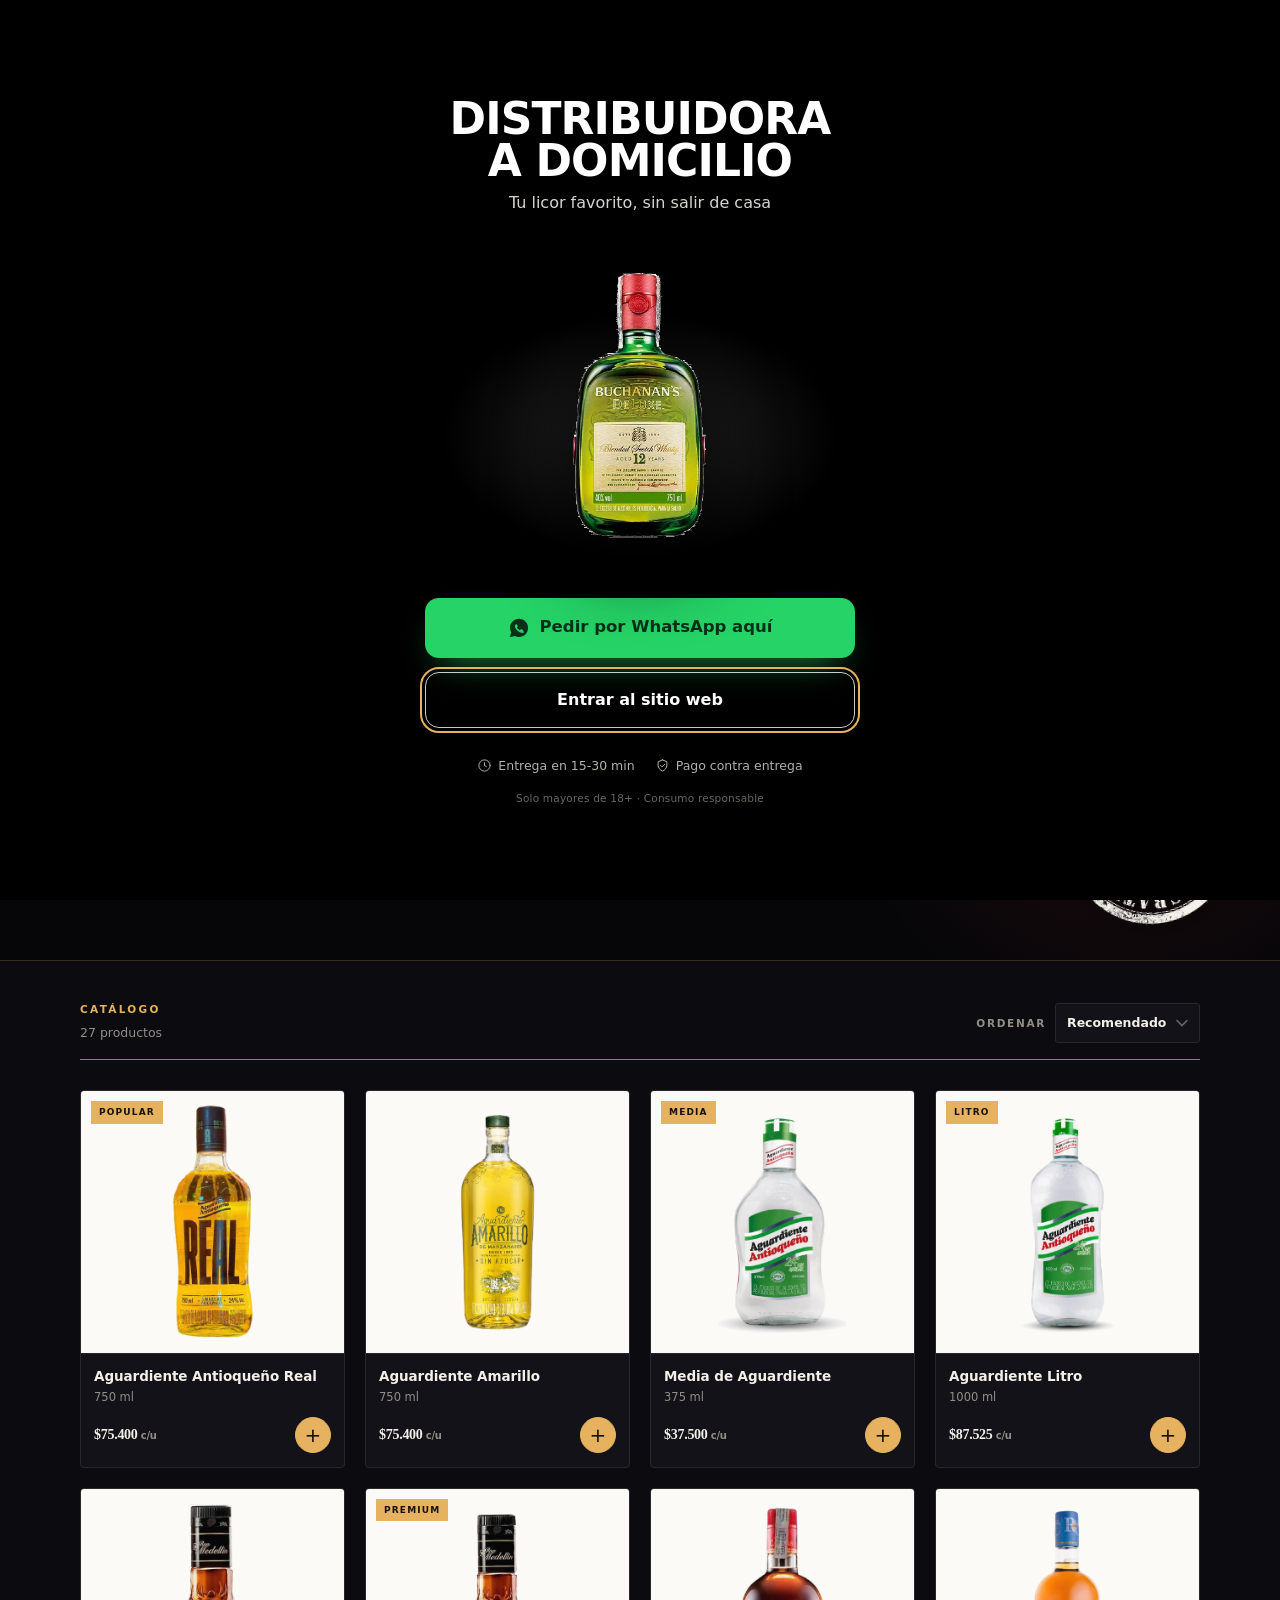
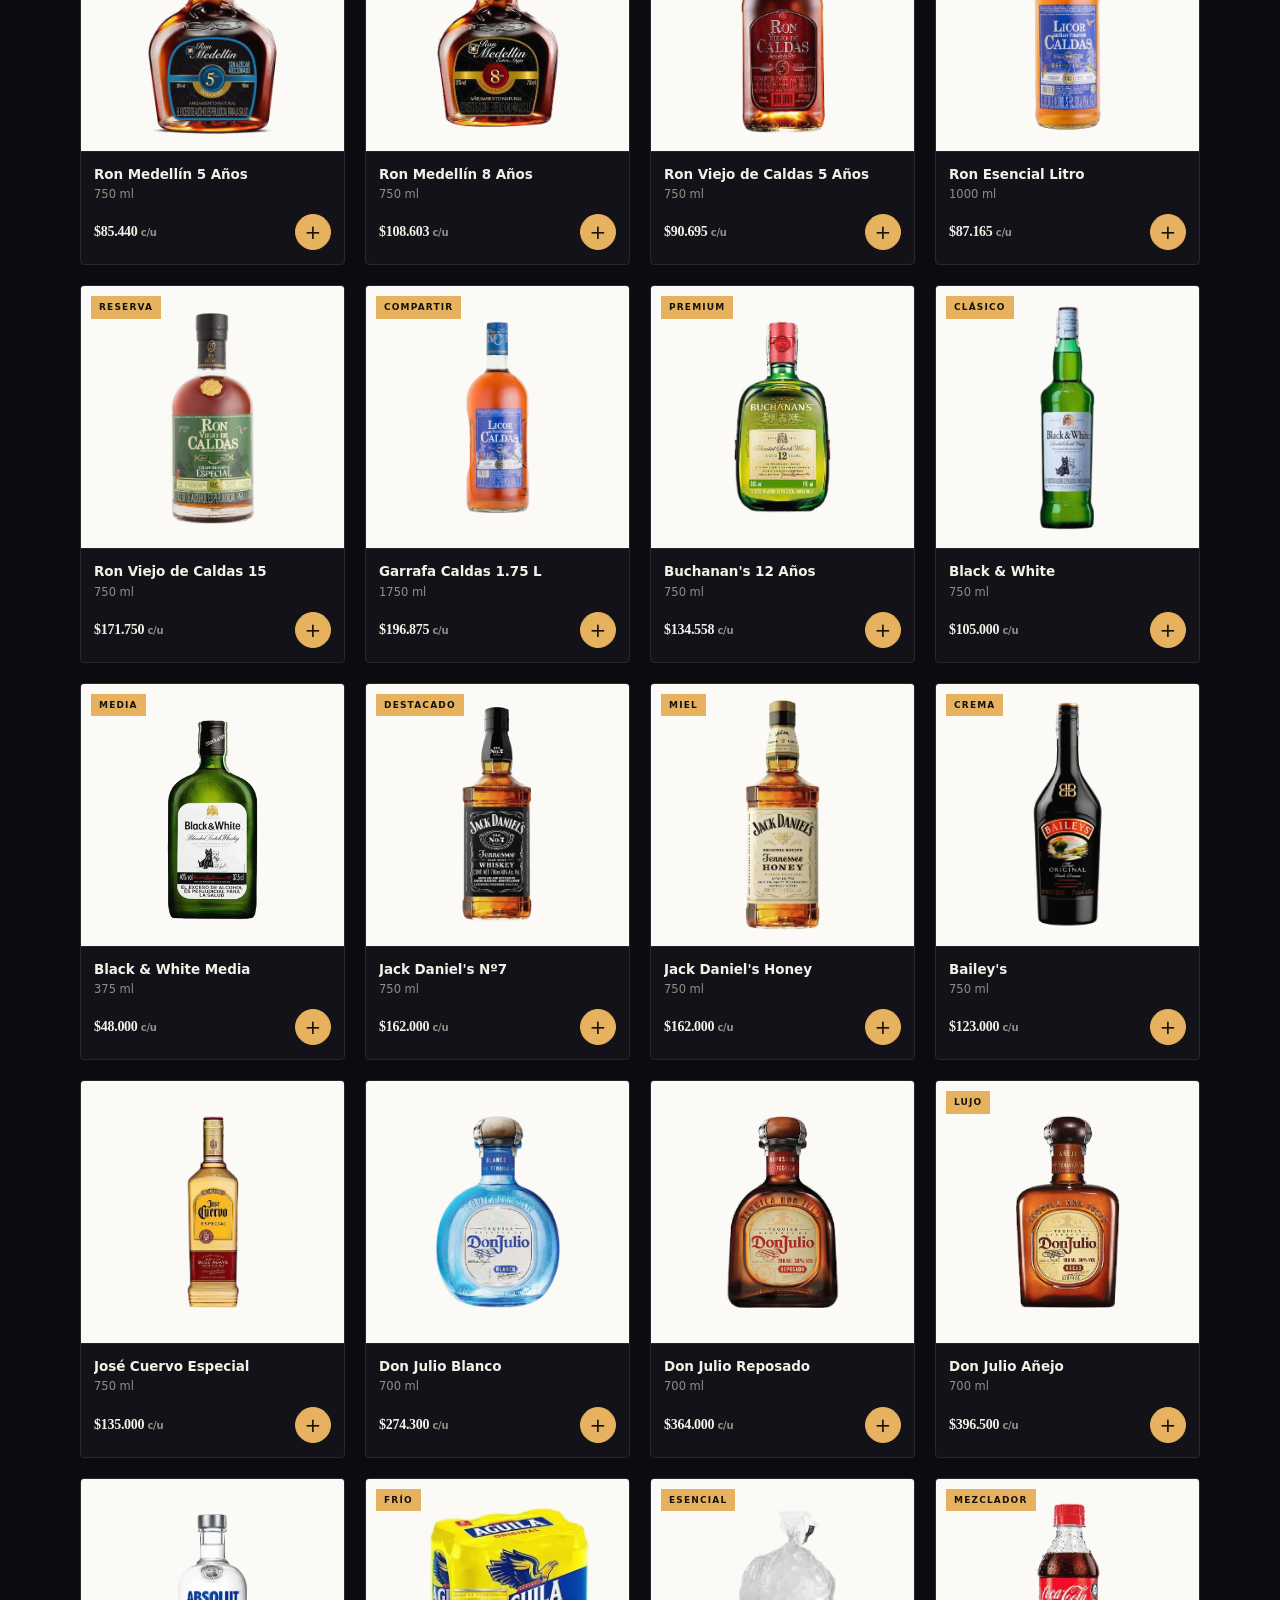
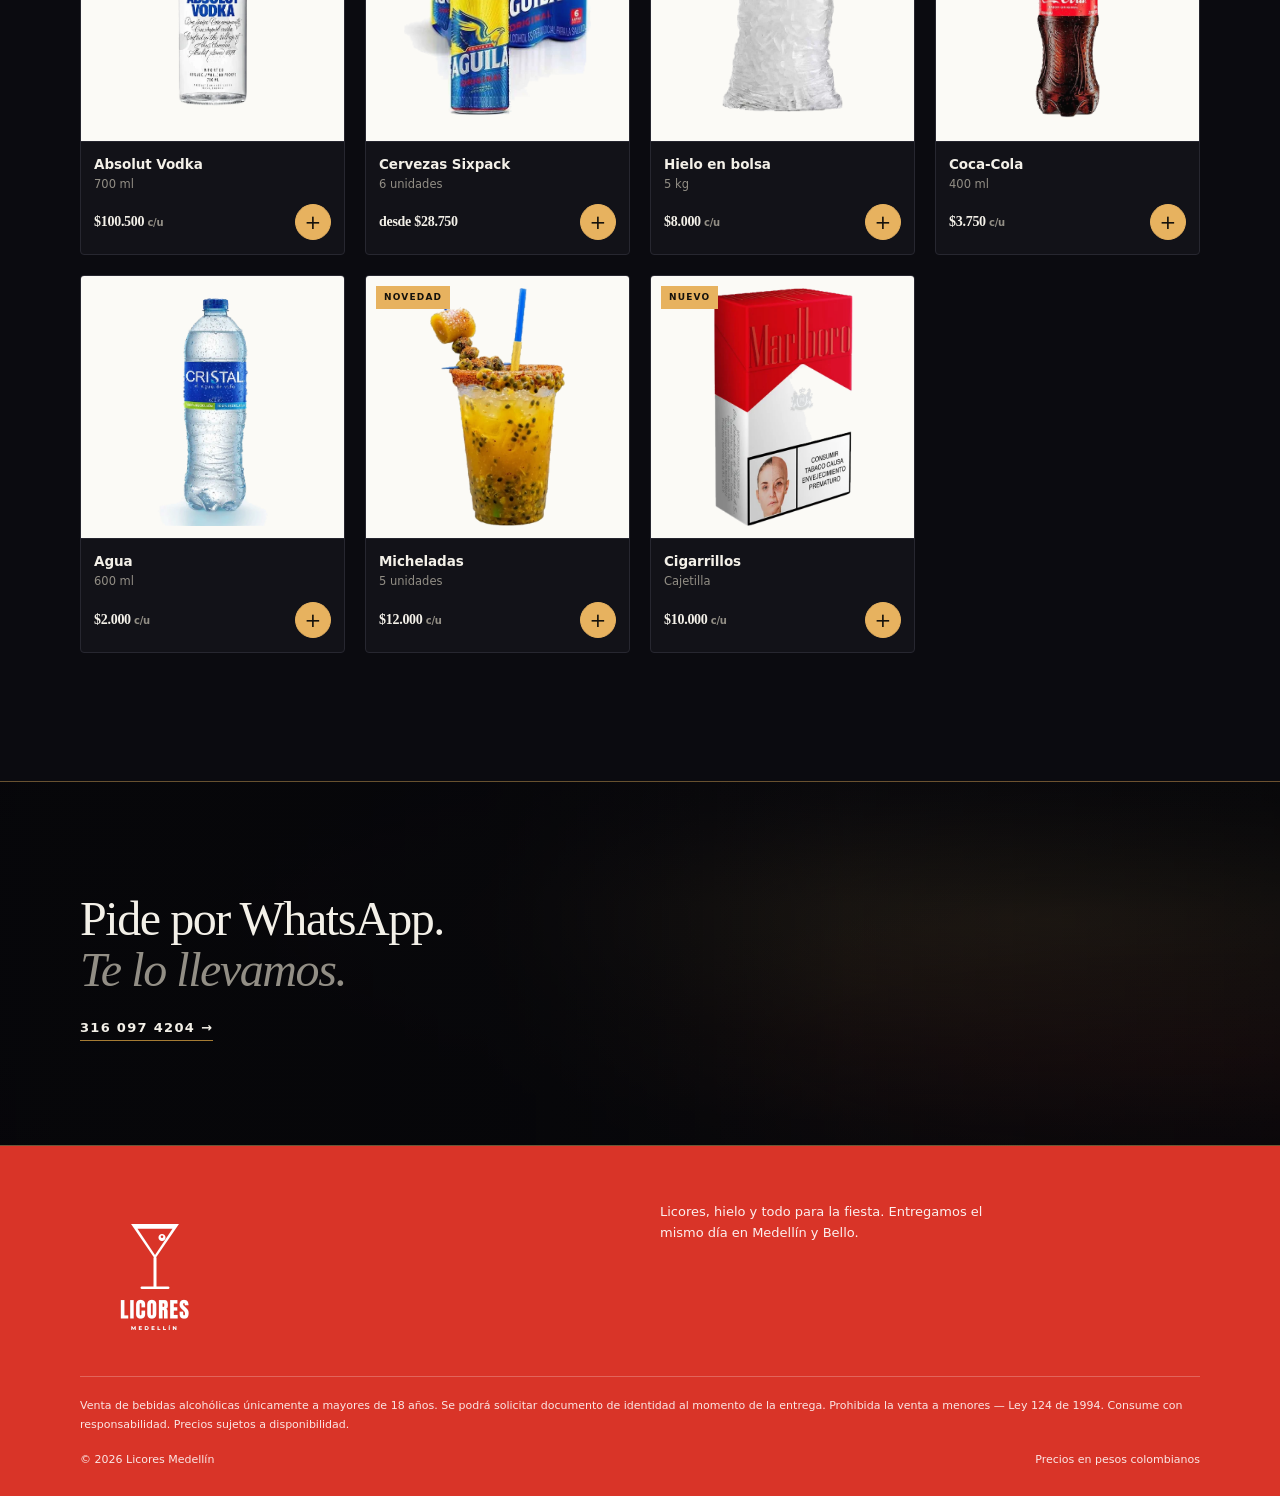
==== index.html @ e540641f "copy(portada): entrega de 15-30 min" ====
<!doctype html>
<html lang="es-CO">
<head>
<meta charset="utf-8">
<meta name="viewport" content="width=device-width, initial-scale=1, viewport-fit=cover">
<meta name="theme-color" content="#0B0B10">
<meta name="color-scheme" content="dark">
<title>Licores Medellín · Domicilio de licor en Medellín y Bello</title>
<meta name="description" content="Aguardiente, whisky, ron, tequila, vodka y cervezas con domicilio en Medellín y Bello. Pide por WhatsApp y paga al recibir. Solo mayores de 18 años.">
<link rel="canonical" href="https://wroso1.github.io/licores-medellin/">
<meta name="robots" content="index,follow">

<meta property="og:type" content="website">
<meta property="og:site_name" content="Licores Medellín">
<meta property="og:title" content="Licores Medellín · Domicilio de licor en Medellín y Bello">
<meta property="og:description" content="Aguardiente, whisky, ron, tequila, vodka y cervezas con domicilio. Pide por WhatsApp y paga al recibir.">
<meta property="og:url" content="https://wroso1.github.io/licores-medellin/">
<meta property="og:image" content="https://wroso1.github.io/licores-medellin/img/guardo-real.png">
<meta property="og:locale" content="es_CO">
<meta name="twitter:card" content="summary_large_image">

<link rel="icon" href="data:image/svg+xml,%3Csvg xmlns='http://www.w3.org/2000/svg' viewBox='0 0 64 64'%3E%3Crect width='64' height='64' rx='14' fill='%230B0B10'/%3E%3Ctext x='32' y='45' font-family='Georgia,serif' font-size='36' font-weight='700' fill='%23E7B25F' text-anchor='middle'%3EL%3C/text%3E%3C/svg%3E">
<link rel="manifest" href="manifest.json">
<link rel="apple-touch-icon" href="img/apple-touch-icon.png">
<meta name="apple-mobile-web-app-capable" content="yes">
<meta name="apple-mobile-web-app-title" content="Licores Medellín">
<meta name="apple-mobile-web-app-status-bar-style" content="black">
<meta name="mobile-web-app-capable" content="yes">
<link rel="preload" as="image" href="img/hero-black-label.webp" type="image/webp">
<link rel="preload" as="image" href="img/buchanans.webp" type="image/webp">
<link rel="stylesheet" href="styles.css?v=6">
</head>
<body>

<a class="skip" href="#catalogo">Saltar al catálogo</a>

<!-- Portada de entrada -->
<div class="intro" id="intro">
  <div class="intro-inner">
    <h2 class="intro-title">Distribuidora<br>a domicilio</h2>
    <p class="intro-sub">Tu licor favorito, sin salir de casa</p>
    <div class="intro-stage">
      <img class="intro-bottle" src="img/buchanans.webp" alt="Whisky Buchanan’s 12 años" width="420" height="620" fetchpriority="high" decoding="async">
    </div>
    <a class="intro-wa" href="https://wa.me/573160974204?text=Hola%2C%20quiero%20hacer%20un%20pedido%20de%20licores." target="_blank" rel="noopener"><svg viewBox="0 0 24 24" width="22" height="22" aria-hidden="true" fill="currentColor"><path d="M12.04 2C6.6 2 2.2 6.4 2.2 11.84c0 1.74.46 3.44 1.32 4.94L2 22l5.36-1.4a9.8 9.8 0 0 0 4.68 1.19h.01c5.43 0 9.84-4.4 9.84-9.84C21.89 6.4 17.47 2 12.04 2Zm5.76 14.05c-.24.68-1.4 1.3-1.93 1.34-.53.05-1.03.24-3.45-.9-2.42-1.14-3.9-3.66-4.02-3.83-.12-.17-.95-1.32-.95-2.5s.6-1.77.82-2.01c.21-.24.46-.3.61-.3l.44.01c.14 0 .33-.05.51.39.19.46.65 1.6.71 1.72.06.12.1.25.02.4-.09.17-.13.27-.26.42l-.35.4c-.12.12-.24.25-.11.48.13.24.58.96 1.24 1.55.85.75 1.56.99 1.79 1.1.23.12.36.1.5-.06.13-.16.57-.66.72-.89.15-.23.3-.19.5-.12.2.08 1.28.6 1.5.71.22.11.37.17.42.26.05.1.05.55-.19 1.23Z"/></svg> <span>Pedir por WhatsApp aquí</span></a>
    <button class="intro-enter" id="introEnter" type="button">Entrar al sitio web</button>
    <ul class="intro-perks">
      <li><svg viewBox="0 0 24 24" aria-hidden="true"><circle cx="12" cy="12" r="9"/><path d="M12 7.5V12l3 1.8"/></svg>Entrega en 15-30 min</li>
      <li><svg viewBox="0 0 24 24" aria-hidden="true"><path d="M12 3l7 3v5.5c0 4.2-2.9 7.6-7 9.5-4.1-1.9-7-5.3-7-9.5V6l7-3Z"/><path d="m9 12 2.2 2.2L15.5 10"/></svg>Pago contra entrega</li>
    </ul>
    <p class="intro-legal">Solo mayores de 18+ · Consumo responsable</p>
  </div>
</div>


<!-- Verificación de edad (Ley 124 de 1994) -->
<div class="gate" id="ageGate" hidden>
  <div class="gate-card" role="dialog" aria-modal="true" aria-labelledby="gateTitle">
    <span class="gate-mark" aria-hidden="true">L</span>
    <h2 class="gate-title" id="gateTitle">¿Tienes 18 años o más?</h2>
    <p class="gate-text">Vendemos bebidas alcohólicas solo a mayores de edad. Al entrar confirmas que tienes 18 años o más y que presentarás documento al recibir el pedido.</p>
    <div class="gate-actions">
      <button class="btn btn-solid" id="gateYes">Sí, soy mayor de edad</button>
      <button class="btn btn-line" id="gateNo">No, soy menor</button>
    </div>
    <p class="gate-legal">Ley 124 de 1994 · Consume con responsabilidad</p>
  </div>
</div>

<!-- cinta en movimiento -->
<div class="ticker" aria-hidden="true">
  <div class="ticker-track" id="tickerTrack">
    <span>Domicilio en Medellín y Bello</span><i>·</i>
    <span>Pagas al recibir</span><i>·</i>
    <span>Solo mayores de 18</span><i>·</i>
    <span>Pedido por WhatsApp en un minuto</span><i>·</i>
  </div>
</div>

<header class="top" id="top">
  <div class="top-inner">
    <a class="brand" href="#top" aria-label="Licores Medellín, inicio">
      <img class="brand-mark" src="logo/marca-copa.png" alt="" width="34" height="34" aria-hidden="true" decoding="async">
      <span class="brand-name">Licores <b>Medellín</b></span>
    </a>

    <nav class="top-nav" aria-label="Principal">
      <a class="nav-link" href="#catalogo">Catálogo</a>
      <button class="nav-link nav-btn" id="searchToggle" aria-label="Buscar productos" aria-expanded="false" aria-controls="searchBar">
        <svg viewBox="0 0 24 24" width="17" height="17" aria-hidden="true" fill="none" stroke="currentColor" stroke-width="1.9" stroke-linecap="round"><circle cx="11" cy="11" r="7"/><path d="m20 20-3.5-3.5"/></svg>
        <span>Buscar</span>
      </button>
      <a class="btn btn-wa btn-sm" id="waHeader" href="https://wa.me/573160974204?text=Hola%2C%20quiero%20hacer%20un%20pedido%20de%20licores." data-wa data-wa-msg="Hola, quiero hacer un pedido de licores.">
        <svg viewBox="0 0 24 24" width="16" height="16" aria-hidden="true" fill="currentColor"><path d="M12.04 2C6.6 2 2.2 6.4 2.2 11.84c0 1.74.46 3.44 1.32 4.94L2 22l5.36-1.4a9.8 9.8 0 0 0 4.68 1.19h.01c5.43 0 9.84-4.4 9.84-9.84C21.89 6.4 17.47 2 12.04 2Zm5.76 14.05c-.24.68-1.4 1.3-1.93 1.34-.53.05-1.03.24-3.45-.9-2.42-1.14-3.9-3.66-4.02-3.83-.12-.17-.95-1.32-.95-2.5s.6-1.77.82-2.01c.21-.24.46-.3.61-.3l.44.01c.14 0 .33-.05.51.39.19.46.65 1.6.71 1.72.06.12.1.25.02.4-.09.17-.13.27-.26.42l-.35.4c-.12.12-.24.25-.11.48.13.24.58.96 1.24 1.55.85.75 1.56.99 1.79 1.1.23.12.36.1.5-.06.13-.16.57-.66.72-.89.15-.23.3-.19.5-.12.2.08 1.28.6 1.5.71.22.11.37.17.42.26.05.1.05.55-.19 1.23Z"/></svg>
        <span>WhatsApp</span>
      </a>
    </nav>
  </div>

  <div class="search-bar" id="searchBar" hidden>
    <div class="search-field">
      <svg viewBox="0 0 24 24" width="18" height="18" aria-hidden="true" fill="none" stroke="currentColor" stroke-width="1.9" stroke-linecap="round"><circle cx="11" cy="11" r="7"/><path d="m20 20-3.5-3.5"/></svg>
      <input id="search" type="search" placeholder="Aguardiente, whisky, ron, hielo…" autocomplete="off" aria-label="Buscar productos">
      <button class="search-clear" id="searchClear" aria-label="Borrar búsqueda" hidden>×</button>
    </div>
  </div>
</header>

<main>
  <section class="hero" aria-labelledby="heroTitle">
    <div class="hero-copy">
      <p class="kicker" data-reveal style="--i:0">Distribuidor a domicilio</p>

      <h1 class="display" id="heroTitle">
        <span class="line"><span>Licores</span></span>
        <span class="line"><span>hielo</span></span>
        <span class="line"><span>y todo para</span></span>
        <span class="line"><span>tus fiestas</span></span>
      </h1>

      <p class="lead" data-reveal style="--i:4">Los mejores productos, en la puerta de tu casa.</p>

      <div class="actions" data-reveal style="--i:5">
        <a class="btn btn-red" href="#catalogo">Ver productos <span aria-hidden="true">→</span></a>
      </div>
    </div>

    <figure class="hero-shot" data-reveal style="--i:2">
      <img src="img/hero-black-label.webp" alt="Whisky Johnnie Walker Black Label de 750 ml" width="333" height="500" fetchpriority="high">
    </figure>

    <img class="estampa" src="img/sello-envio-gratis-blanco.png" alt="Sello de envío gratis"
         width="360" height="329" decoding="async">

    <div class="sello" role="img" aria-label="Sello 100% original">
      <svg viewBox="0 0 120 152" xmlns="http://www.w3.org/2000/svg" aria-hidden="true" focusable="false">
        <g fill="#9E1B23" stroke="#E7B25F" stroke-width="2.4" stroke-linejoin="round">
          <path d="M52 90 36 148 48 141 56 148 62 92Z"/>
          <path d="M68 90 84 148 72 141 64 148 58 92Z"/>
        </g>
        <circle cx="60" cy="58" r="52" fill="#A81C26" stroke="#E7B25F" stroke-width="4"/>
        <circle cx="60" cy="58" r="44" fill="none" stroke="#E7B25F" stroke-opacity=".5" stroke-width="1.4"/>
        <g fill="#F6E7C6">
          <path d="M0-4 1.2-1.2 4-1.2 1.9.5 2.6 3.4 0 1.8-2.6 3.4-1.9.5-4-1.2-1.2-1.2Z" transform="translate(40 32) scale(.9)"/>
          <path d="M0-4 1.2-1.2 4-1.2 1.9.5 2.6 3.4 0 1.8-2.6 3.4-1.9.5-4-1.2-1.2-1.2Z" transform="translate(50 30) scale(1.05)"/>
          <path d="M0-4 1.2-1.2 4-1.2 1.9.5 2.6 3.4 0 1.8-2.6 3.4-1.9.5-4-1.2-1.2-1.2Z" transform="translate(60 29) scale(1.2)"/>
          <path d="M0-4 1.2-1.2 4-1.2 1.9.5 2.6 3.4 0 1.8-2.6 3.4-1.9.5-4-1.2-1.2-1.2Z" transform="translate(70 30) scale(1.05)"/>
          <path d="M0-4 1.2-1.2 4-1.2 1.9.5 2.6 3.4 0 1.8-2.6 3.4-1.9.5-4-1.2-1.2-1.2Z" transform="translate(80 32) scale(.9)"/>
        </g>
        <text x="60" y="70" text-anchor="middle" fill="#F6E7C6" font-family="Georgia,'Times New Roman',serif" font-size="23" font-weight="700" letter-spacing="-.5">100%</text>
        <line x1="40" y1="79" x2="80" y2="79" stroke="#F6E7C6" stroke-opacity=".45" stroke-width="1.2"/>
        <text x="60" y="93" text-anchor="middle" fill="#F6E7C6" font-family="Georgia,'Times New Roman',serif" font-size="11" letter-spacing="1.8">ORIGINAL</text>
      </svg>
    </div>
  </section>

  <section class="shop" id="catalogo" aria-label="Catálogo">
    <header class="shop-head">
      <div>
        <p class="kicker">Catálogo</p>
        <p class="count" id="results">Cargando…</p>
      </div>
      <label class="sort">
        <span>Ordenar</span>
        <select id="sort">
          <option value="default">Recomendado</option>
          <option value="price-asc">Menor precio</option>
          <option value="price-desc">Mayor precio</option>
          <option value="name">Nombre A–Z</option>
        </select>
      </label>
    </header>

    <div class="grid" id="grid"></div>

    <div class="empty" id="empty" hidden>
      <p class="empty-title">No encontramos eso.</p>
      <p class="empty-text">Prueba con otra palabra o pregúntanos: lo conseguimos.</p>
      <a class="btn btn-line" href="https://wa.me/573160974204?text=Hola%2C%20no%20encontr%C3%A9%20un%20producto%20en%20la%20p%C3%A1gina%20y%20quiero%20preguntar." data-wa data-wa-msg="Hola, no encontré un producto en la página y quiero preguntar.">Preguntar por WhatsApp</a>
    </div>
  </section>

  <section class="outro" aria-label="Cierre">
    <div class="outro-inner">
      <p class="outro-line" data-reveal>
        <span>Pide por WhatsApp.</span>
        <span class="outro-soft">Te lo llevamos.</span>
      </p>
      <a class="outro-link" href="https://wa.me/573160974204?text=Hola%2C%20quiero%20hacer%20un%20pedido%20de%20licores." data-wa data-wa-msg="Hola, quiero hacer un pedido de licores." data-reveal style="--i:1">316 097 4204 →</a>
    </div>
  </section>
</main>

<footer class="foot">
  <div class="foot-inner">
    <div class="foot-top">
      <a class="brand brand-foot" href="#top" aria-label="Licores Medellín, inicio">
        <img class="foot-logo" src="logo/logo-blanco.png" alt="Licores Medellín" width="150" height="150" loading="lazy" decoding="async">
      </a>
      <p class="foot-line">Licores, hielo y todo para la fiesta. Entregamos el mismo día en Medellín y Bello.</p>
    </div>
    <p class="legal">Venta de bebidas alcohólicas únicamente a mayores de 18 años. Se podrá solicitar documento de identidad al momento de la entrega. Prohibida la venta a menores — Ley 124 de 1994. Consume con responsabilidad. Precios sujetos a disponibilidad.</p>
    <p class="copyright"><span>© <span id="year">2026</span> Licores Medellín</span><span>Precios en pesos colombianos</span></p>
  </div>
</footer>

<!-- vista rápida del producto -->
<div class="quick-back" id="quickBack" hidden>
  <div class="quick" role="dialog" aria-modal="true" aria-labelledby="quickName">
    <button class="quick-close" id="quickClose" type="button" aria-label="Cerrar">×</button>
    <div class="quick-media" id="quickMedia"></div>
    <div class="quick-body">
      <h2 class="quick-name" id="quickName"></h2>
      <p class="quick-price" id="quickPrice"></p>
      <div class="quick-variants" id="quickVariants" hidden></div>
      <ul class="quick-specs" id="quickSpecs"></ul>
      <p class="quick-qty" id="quickQty" hidden></p>
      <button class="btn btn-wa btn-block" id="quickAdd" type="button">Agregar al pedido</button>
      <p class="quick-note">Pago contraentrega. Llega el mismo día en Medellín y Bello.</p>
    </div>
  </div>
</div>

<!-- invitar a instalar la app -->
<div class="install" id="installBar" hidden>
  <div class="install-inner">
    <div class="install-text">
      <b>Ten la tienda en tu pantalla</b>
      <span id="installNote">Se abre como una app, sin pasar por el navegador.</span>
    </div>
    <button class="btn btn-sm btn-install" id="installYes" type="button">Instalar</button>
    <button class="install-no" id="installNo" type="button" aria-label="Ahora no">×</button>
  </div>
</div>

<!-- barra del pedido -->
<div class="cart-bar" id="cartBar" hidden>
  <button class="cart-bar-inner" id="openCart">
    <span class="cart-bar-count" id="cartBarCount">0</span>
    <span class="cart-bar-text"><small>Tu pedido</small><b id="cartBarTotal">$0</b></span>
    <span class="cart-bar-cta">Ver pedido</span>
  </button>
</div>

<!-- panel del pedido -->
<div class="drawer-back" id="drawerBack" hidden>
  <aside class="drawer" role="dialog" aria-modal="true" aria-labelledby="drawerTitle">
    <header class="drawer-head">
      <h2 id="drawerTitle">Tu pedido</h2>
      <button class="close-btn" id="closeDrawer" aria-label="Cerrar">×</button>
    </header>

    <div class="drawer-body">
      <div id="viewCart">
        <div id="cartItems" class="cart-items"></div>

        <div class="totals">
          <div class="total-row"><span>Subtotal</span><b id="tSubtotal">$0</b></div>
          <div class="total-row total-grand"><span>Total</span><b id="tTotal">$0</b></div>
          <p class="total-note">Valor estimado. Confirmamos disponibilidad y zona por WhatsApp.</p>
        </div>

        <form id="checkout" novalidate>
          <p class="form-hint">Al pulsar el botón se abre WhatsApp con tu pedido escrito. Ahí mismo nos pasas nombre, celular, barrio y dirección.</p>

          <button class="btn btn-wa btn-block" type="submit" id="sendOrder">Enviar pedido por WhatsApp</button>
          <p class="form-legal">No se cobra nada en la página. Pagas al recibir.</p>
        </form>
      </div>

      <div id="viewDone" hidden>
        <div class="done">
          <span class="done-ico" aria-hidden="true">✓</span>
          <h3>Pedido listo</h3>
          <p>Se abrió WhatsApp con tu pedido <b id="doneId"></b>. Si no se abrió, usa el botón de abajo.</p>
          <a class="btn btn-wa btn-block" id="doneWa" href="https://wa.me/573160974204?text=Hola%2C%20quiero%20hacer%20un%20pedido%20de%20licores." target="_blank" rel="noopener">Abrir WhatsApp</a>
          <button class="btn btn-line btn-block" id="copyOrder" type="button">Copiar el pedido</button>
          <button class="btn btn-ghost btn-block" id="newOrder" type="button">Hacer otro pedido</button>
        </div>
      </div>
    </div>
  </aside>
</div>

<div class="toast" id="toast" role="status" aria-live="polite"></div>

<script type="application/ld+json">
{
  "@context": "https://schema.org",
  "@type": "LiquorStore",
  "name": "Licores Medellín",
  "description": "Domicilio de licores en Medellín y Bello: aguardiente, whisky, ron, tequila, vodka, cervezas y hielo.",
  "url": "https://wroso1.github.io/licores-medellin/",
  "image": "https://wroso1.github.io/licores-medellin/img/guardo-real.png",
  "telephone": "+573160974204",
  "priceRange": "$2.000 - $396.500",
  "currenciesAccepted": "COP",
  "paymentAccepted": "Efectivo, Transferencia",
  "address": {
    "@type": "PostalAddress",
    "addressLocality": "Medellín",
    "addressRegion": "Antioquia",
    "addressCountry": "CO"
  },
  "areaServed": ["Medellín", "Bello"]
}
</script>
<script src="data.js?v=5"></script>
<script src="app.js?v=6"></script>
<script src="motion.js?v=5"></script>
</body>
</html>
---- styles.css ----
/* ==========================================================================
   Licores Medellín · editorial oscura con movimiento
   ========================================================================== */

:root {
  --cream:   #0B0B10;
  --paper:   #121218;
  --ink:     #F3F0E8;
  --ink-2:   #C9C5B9;
  --ink-3:   #928E85;
  --line:    #272730;
  --line-2:  #1A1A21;
  --wine:    #E7B25F;
  --wine-2:  #F5D79C;
  --gold:    #A67C34;
  --ok:      #5ACA8F;
  --err:     #FF9C93;
  --on-solid:#15120C;
  --shadow:  0 0 0 rgba(0, 0, 0, 0);

  --serif: "Iowan Old Style", "Palatino Linotype", Palatino, Georgia, "Times New Roman", serif;
  --sans: system-ui, -apple-system, "Segoe UI", Roboto, "Helvetica Neue", Arial, sans-serif;

  --max: 1200px;
  --gut: clamp(16px, 4.5vw, 40px);
  --ease: cubic-bezier(.22, .68, .3, 1);

  color-scheme: dark;
}

*, *::before, *::after { box-sizing: border-box; }
[hidden] { display: none !important; }

html { -webkit-text-size-adjust: 100%; }
@media (prefers-reduced-motion: no-preference) { html { scroll-behavior: smooth; } }

body {
  margin: 0;
  background: var(--cream);
  color: var(--ink);
  font-family: var(--sans);
  font-size: 16px;
  line-height: 1.6;
  -webkit-font-smoothing: antialiased;
  -webkit-tap-highlight-color: transparent;
  overflow-x: hidden;
}

body.has-cart { padding-bottom: 96px; }

h1, h2, h3, h4 {
  font-family: var(--serif);
  font-weight: 600;
  margin: 0;
  line-height: 1.12;
  letter-spacing: -.018em;
  text-wrap: balance;
}
p { margin: 0; text-wrap: pretty; }
a { color: inherit; }
img { max-width: 100%; height: auto; display: block; }
button, input, select, textarea { font: inherit; color: inherit; }

:focus-visible { outline: 2px solid var(--wine); outline-offset: 3px; border-radius: 4px; }
::selection { background: rgba(231, 178, 95, .28); }

.skip {
  position: fixed; top: 8px; left: 8px; z-index: 90;
  transform: translateY(-180%);
  background: var(--wine); color: var(--on-solid);
  padding: 10px 16px; border-radius: 4px; text-decoration: none; font-weight: 700;
  transition: transform .16s var(--ease);
}
.skip:focus { transform: none; }

/* --------------------------------- botones ------------------------------- */
.btn {
  display: inline-flex; align-items: center; justify-content: center; gap: 9px;
  min-height: 48px; padding: 0 24px;
  border: 1px solid transparent; border-radius: 4px;
  font-size: 14.5px; font-weight: 650; letter-spacing: .01em;
  text-decoration: none; cursor: pointer;
  transition: background .18s var(--ease), color .18s var(--ease), border-color .18s var(--ease), transform .18s var(--ease);
}
.btn:active { transform: translateY(1px); }

.btn-solid { background: var(--wine); color: var(--on-solid); border-color: var(--ink); }
.btn-solid:hover { background: var(--wine-2); border-color: var(--wine-2); }

.btn-line { background: transparent; color: var(--ink); border-color: #3A3A46; }
.btn-line:hover { background: var(--wine); color: var(--on-solid); }

.btn-ghost { background: transparent; color: var(--ink-3); border-color: transparent; }
.btn-ghost:hover { color: var(--wine); }

.btn-wa { background: #1FA855; color: #fff; border-color: #1FA855; }
.btn-wa:hover { background: #189247; border-color: #189247; }

.btn-sm { min-height: 38px; padding: 0 14px; font-size: 13px; border-radius: 3px; }
.btn-block { width: 100%; }

/* --------------------------------- cinta --------------------------------- */
.ticker {
  background: #2E2E36;
  color: #FFFFFF;
  border-bottom: 1px solid rgba(255, 255, 255, .08);
  overflow: hidden;
  height: 34px;
  display: flex;
  align-items: center;
}
.ticker-track {
  display: flex;
  align-items: center;
  white-space: nowrap;
  will-change: transform;
  animation: ticker 34s linear infinite;
}
.ticker-track > * { margin-right: 26px; }
.ticker-track span {
  font-size: 10.5px;
  font-weight: 650;
  letter-spacing: .18em;
  text-transform: uppercase;
  opacity: 1;
}
.ticker-track i { color: #FFFFFF; opacity: .4; font-style: normal; }
@keyframes ticker { from { transform: translateX(0); } to { transform: translateX(-50%); } }
@media (prefers-reduced-motion: reduce) { .ticker-track { animation: none; } }

/* -------------------------------- cabecera ------------------------------- */
.top {
  position: sticky;
  top: 0;
  z-index: 40;
  background: rgba(11, 11, 16, .86);
  backdrop-filter: saturate(150%) blur(14px);
  -webkit-backdrop-filter: saturate(150%) blur(14px);
  border-bottom: 1px solid var(--line);
  transition: padding .22s var(--ease), box-shadow .22s var(--ease);
}
.top[data-stuck="true"] { box-shadow: 0 12px 26px -22px rgba(0, 0, 0, .95); }

.top-inner {
  max-width: var(--max); margin: 0 auto;
  padding: 0 var(--gut);
  height: 62px;
  display: flex; align-items: center; justify-content: space-between; gap: 14px;
  transition: height .22s var(--ease);
}
.top[data-stuck="true"] .top-inner { height: 54px; }

.brand { display: inline-flex; align-items: center; gap: 9px; text-decoration: none; }
.brand-mark {
  width: 32px; height: 32px; flex: none;
  display: block; object-fit: contain;
}
.brand-name {
  font-family: var(--serif);
  font-size: 16px; letter-spacing: -.01em;
}
.brand-name b { font-weight: 600; }

.top-nav { display: flex; align-items: center; gap: 4px; }

.nav-link {
  display: inline-flex; align-items: center; gap: 6px;
  padding: 9px 11px;
  border: 0; background: none;
  font-size: 13.5px; font-weight: 600; color: var(--ink-2);
  text-decoration: none; cursor: pointer; border-radius: 3px;
  transition: color .16s var(--ease), background .16s var(--ease);
}
.nav-link:hover { color: var(--wine); background: rgba(243, 240, 232, .06); }
.nav-link[aria-expanded="true"] { color: var(--wine); }

/* buscador */
.search-bar {
  border-top: 1px solid var(--line);
  background: var(--paper);
  animation: drop .2s var(--ease);
}
@keyframes drop { from { opacity: 0; transform: translateY(-5px); } }

.search-field {
  max-width: var(--max); margin: 0 auto;
  padding: 10px var(--gut);
  display: flex; align-items: center; gap: 10px;
  color: var(--ink-3);
}
.search-bar input[type="search"] {
  flex: 1; min-width: 0; padding: 10px 0;
  border: 0; background: none; font-size: 16px; color: var(--ink);
}
.search-bar input[type="search"]::-webkit-search-cancel-button { display: none; }
.search-clear {
  width: 28px; height: 28px; flex: none;
  border: 1px solid var(--line); border-radius: 999px;
  background: var(--cream); color: var(--ink-3);
  font-size: 16px; line-height: 1; cursor: pointer;
}

/* --------------------------------- portada ------------------------------- */
.hero {
  position: relative;
  display: grid; align-items: center;
  gap: clamp(18px, 4vw, 48px);
  min-height: clamp(470px, 72svh, 700px);
  padding: clamp(36px, 7vw, 84px) var(--gut) clamp(40px, 7vw, 88px);
  background: #07070A;
  border-bottom: 1px solid rgba(231, 178, 95, .22);
  overflow: hidden;
  isolation: isolate;
}

/* brasa cálida detrás de la botella, para que no flote en un negro plano */
.hero::before {
  content: "";
  position: absolute; inset: 0; z-index: -1;
  background:
    radial-gradient(46% 62% at 74% 46%, rgba(231, 178, 95, .2), transparent 72%),
    radial-gradient(30% 40% at 88% 78%, rgba(217, 52, 40, .12), transparent 74%),
    linear-gradient(180deg, rgba(5, 5, 8, .5) 0%, rgba(5, 5, 8, 0) 34%, rgba(5, 5, 8, .62) 100%);
}

.hero-copy { width: 100%; max-width: var(--max); margin: 0 auto; position: relative; z-index: 1; }

.hero-shot {
  margin: 0; justify-self: center; align-self: end;
  position: absolute; right: -6vw; bottom: 0; z-index: 0;
  width: min(86vw, 420px);
  pointer-events: none;
}
.hero-shot img {
  width: 100%; height: auto; display: block;
  -webkit-mask-image: radial-gradient(112% 96% at 52% 44%, #000 52%, rgba(0, 0, 0, .6) 74%, transparent 92%);
  mask-image: radial-gradient(112% 96% at 52% 44%, #000 52%, rgba(0, 0, 0, .6) 74%, transparent 92%);
  filter: drop-shadow(0 26px 50px rgba(0, 0, 0, .75)) saturate(108%);
}

/* Sello 100% original: aparece en la esquina del hero a los 11 s */
.sello {
  position: absolute; z-index: 3;
  top: clamp(8px, 2.6vw, 22px); right: clamp(8px, 3.2vw, 34px);
  width: clamp(114px, 31.5vw, 168px);
  pointer-events: none;
  opacity: 0;
  transform: translateY(-8px) scale(.86);
  filter: drop-shadow(0 12px 24px rgba(0, 0, 0, .6));
  transition: opacity .5s ease, transform .5s cubic-bezier(.2, .7, .2, 1);
}
.sello svg { display: block; width: 100%; height: auto; }
.sello.is-in { opacity: 1; transform: none; }
@media (prefers-reduced-motion: reduce) {
  .sello { transform: none; transition: opacity .5s ease; }
}

/* Sello de envío gratis: cae y se estampa al abrir la página */
.estampa {
  position: absolute; z-index: 3;
  right: clamp(10px, 4vw, 40px); bottom: clamp(14px, 4vw, 34px);
  width: clamp(126px, 32vw, 182px);
  pointer-events: none;
  opacity: 0;
  filter: drop-shadow(0 6px 14px rgba(0, 0, 0, .65));
  transform-origin: 50% 55%;
  animation: estampar .78s cubic-bezier(.22, .9, .24, 1) .45s both;
}
.estampa img { display: block; width: 100%; height: auto; }
@keyframes estampar {
  0%   { opacity: 0; transform: translateY(-28px) rotate(-18deg) scale(1.85); }
  38%  { opacity: 1; transform: translateY(0) rotate(-9deg) scale(1.02); }
  47%  { transform: translateY(0) rotate(-9deg) scale(.93); }
  60%  { transform: translateY(0) rotate(-9deg) scale(1.03); }
  72%, 100% { opacity: 1; transform: translateY(0) rotate(-9deg) scale(1); }
}
@media (prefers-reduced-motion: reduce) {
  .estampa { animation: none; opacity: 1; transform: rotate(-9deg); }
}

@media (min-width: 880px) {
  .hero { grid-template-columns: minmax(0, 1.02fr) minmax(0, .98fr); max-width: none; }
  .hero-copy { max-width: 620px; justify-self: end; padding-left: 0; }
  .hero-shot {
    position: static; right: auto; bottom: auto;
    width: min(38vw, 460px); align-self: center; justify-self: start;
    z-index: 0;
  }
}

.kicker {
  font-size: 10.5px; font-weight: 750;
  letter-spacing: .22em; text-transform: uppercase;
  color: var(--wine);
  margin-bottom: 16px;
}

.display {
  font-family: var(--sans);
  font-weight: 800;
  text-transform: uppercase;
  max-width: 16ch;
  font-size: clamp(2.35rem, 8.4vw, 4.7rem);
  line-height: .94;
  letter-spacing: -.028em;
  margin-bottom: 18px;
}
.display .line { display: block; overflow: hidden; }
.display .line > span,
.display .line > em {
  display: block;
  transform: translateY(105%);
  transition: transform .82s var(--ease);
}
.display em { font-style: italic; color: var(--wine); }
body.ready .display .line > span,
body.ready .display .line > em { transform: none; }
body.ready .display .line:nth-child(1) > * { transition-delay: .05s; }
body.ready .display .line:nth-child(2) > * { transition-delay: .13s; }
body.ready .display .line:nth-child(3) > * { transition-delay: .21s; }
body.ready .display .line:nth-child(4) > * { transition-delay: .29s; }

.lead {
  max-width: 34ch;
  font-size: clamp(15px, 1.8vw, 17.5px);
  line-height: 1.6;
  color: rgba(255, 255, 255, .82);
}

.actions { display: flex; flex-wrap: wrap; gap: 10px; margin-top: 28px; }

.btn-red {
  background: #D93428; color: #fff; border-color: #D93428;
  text-transform: uppercase; letter-spacing: .1em;
  font-size: 13px; font-weight: 750;
  padding: 0 26px;
}
.btn-red:hover { background: #C02C21; border-color: #C02C21; }

@media (max-width: 700px) {
  .hero {
    display: flex; flex-direction: column; justify-content: center;
    min-height: clamp(440px, 68svh, 580px);
    padding: clamp(18px, 4vw, 28px) var(--gut) clamp(22px, 4.5vw, 36px);
  }
  .hero-copy { align-self: stretch; }
  /* velo sobre la botella, solo del lado del texto, para poder subirlo al centro */
  .hero-shot::after {
    content: ""; position: absolute; inset: 0; pointer-events: none;
    background:
      linear-gradient(100deg, rgba(6, 6, 9, .9) 0%, rgba(6, 6, 9, .74) 34%,
                              rgba(6, 6, 9, .28) 62%, rgba(6, 6, 9, 0) 84%);
  }
  /* en el móvil la botella se asoma por detrás del texto, como en la referencia */
  .hero-shot {
    position: absolute; inset: 0; z-index: 0; opacity: 1;
    width: 100%;
  }
  /* la foto llena la banda entera: se cortan las franjas negras de arriba y abajo */
  .hero-shot img {
    width: 100%; height: 100%;
    object-fit: cover;
    object-position: 50% 42%;
    -webkit-mask-image: none; mask-image: none;
    filter: saturate(108%);
  }
  .hero::before {
    background:
      radial-gradient(52% 46% at 72% 26%, rgba(231, 178, 95, .22), transparent 70%),
      linear-gradient(180deg, rgba(6, 6, 9, .28) 0%, rgba(6, 6, 9, .72) 42%, rgba(6, 6, 9, .96) 100%);
  }
}

/* --------------------------------- catálogo ------------------------------ */
.shop {
  max-width: var(--max); margin: 0 auto;
  padding: clamp(20px, 4vw, 40px) var(--gut) clamp(40px, 7vw, 80px);
  scroll-margin-top: 70px;
}

.shop-head {
  display: flex; align-items: flex-end; justify-content: space-between;
  flex-wrap: wrap; gap: 16px;
  padding-bottom: 16px;
  border-bottom: 1px solid var(--gold);
  margin-bottom: clamp(20px, 3vw, 30px);
}
.shop-head .kicker { margin-bottom: 6px; }
.count { margin-top: 2px; font-size: 12.5px; color: var(--ink-3); font-variant-numeric: tabular-nums; }

.sort {
  display: inline-flex; align-items: center; gap: 9px;
  font-size: 10.5px; font-weight: 750; letter-spacing: .16em; text-transform: uppercase;
  color: var(--ink-3); white-space: nowrap;
}
.sort select {
  appearance: none; -webkit-appearance: none;
  padding: 9px 32px 9px 11px;
  border: 1px solid var(--line);
  border-radius: 3px;
  background: var(--paper)
    url("data:image/svg+xml,%3Csvg xmlns='http://www.w3.org/2000/svg' width='12' height='8' viewBox='0 0 12 8'%3E%3Cpath d='M1 1.5 6 6.5l5-5' fill='none' stroke='%236E6657' stroke-width='1.6' stroke-linecap='round'/%3E%3C/svg%3E")
    no-repeat right 11px center;
  color: var(--ink);
  font-size: 12.5px; font-weight: 600; letter-spacing: 0; text-transform: none;
  cursor: pointer;
}
.sort select:hover { border-color: var(--ink-3); }

/* rejilla */
.grid {
  display: grid;
  grid-template-columns: repeat(2, minmax(0, 1fr));
  gap: clamp(10px, 1.8vw, 20px);
}
@media (min-width: 700px) { .grid { grid-template-columns: repeat(3, 1fr); } }
@media (min-width: 1040px) { .grid { grid-template-columns: repeat(4, 1fr); } }

.card {
  display: flex; flex-direction: column;
  background: var(--paper);
  border: 1px solid var(--line);
  border-radius: 4px;
  overflow: hidden;
  transition: border-color .22s var(--ease), transform .22s var(--ease), box-shadow .22s var(--ease);
}
@media (hover: hover) {
  .card:hover {
    border-color: var(--ink);
    transform: translateY(-3px);
    box-shadow: 0 26px 46px -34px #000, 0 0 0 1px rgba(231, 178, 95, .35);
  }
  .card:hover .card-media img { transform: scale(1.045); }
}

.card-media {
  position: relative;
  aspect-ratio: 1 / 1;
  padding: 12px;
  background: #FBFAF6;
  border-bottom: 1px solid #24242E;
  overflow: hidden;
}
.card-media img {
  width: 100%; height: 100%;
  object-fit: contain;
  transition: transform .5s var(--ease);
}
.card-media img.swap { animation: photo-swap .45s var(--ease); }
@keyframes photo-swap { from { opacity: .3; } to { opacity: 1; } }
@media (prefers-reduced-motion: reduce) { .card-media img.swap { animation: none; } }

.tag {
  position: absolute; top: 10px; left: 10px; z-index: 2;
  padding: 4px 8px;
  background: var(--wine); color: var(--on-solid);
  font-size: 9px; font-weight: 800; letter-spacing: .13em; text-transform: uppercase;
}

.ph {
  position: absolute; inset: 12px;
  display: grid; place-items: center;
  background: linear-gradient(160deg, #FBF7EE, #EFE8D9);
  border: 1px solid #E6DECB;
}
.ph-initial {
  font-family: var(--serif);
  font-size: clamp(30px, 6vw, 44px);
  color: rgba(20, 18, 15, .22);
}

.card-body { display: flex; flex-direction: column; gap: 2px; flex: 1; padding: 13px 13px 14px; }

.card-name {
  font-family: var(--sans);
  font-size: 13.5px; font-weight: 650; line-height: 1.34; letter-spacing: -.005em;
  display: -webkit-box; -webkit-line-clamp: 2; -webkit-box-orient: vertical; overflow: hidden;
}
.card-size { font-size: 11.5px; color: var(--ink-3); margin-bottom: 9px; }

.card-foot {
  display: flex; align-items: center; justify-content: space-between;
  flex-wrap: wrap; gap: 6px;
  margin-top: auto;
}

.price {
  font-size: 14px; font-weight: 700; letter-spacing: -.02em;
  font-variant-numeric: tabular-nums;
  font-family: var(--serif);
}
.price small { font-family: var(--sans); font-size: 10px; font-weight: 600; color: var(--ink-3); }
.ask { font-size: 11.5px; font-weight: 700; color: var(--wine); }

.add {
  width: 36px; height: 36px; flex: none;
  display: grid; place-items: center;
  border: 1px solid var(--wine); border-radius: 50%;
  background: var(--wine); color: var(--on-solid);
  font-size: 20px; line-height: 1; cursor: pointer;
  transition: background .2s var(--ease), transform .2s var(--ease), color .2s var(--ease);
}
.add:hover { background: var(--wine-2); border-color: var(--wine-2); }
.add:active { transform: scale(.9); }

.stepper {
  display: inline-flex; align-items: center; gap: 1px;
  padding: 2px;
  border: 1px solid var(--line);
  border-radius: 999px;
  background: var(--cream);
}
.stepper button {
  width: 28px; height: 28px;
  display: grid; place-items: center;
  border: 0; border-radius: 50%;
  background: transparent; color: var(--ink);
  font-size: 15px; line-height: 1; cursor: pointer;
  transition: background .18s var(--ease);
}
.stepper button:hover { background: var(--paper); }
.qty {
  min-width: 19px; text-align: center;
  font-size: 12.5px; font-weight: 700; font-variant-numeric: tabular-nums;
}

.empty {
  padding: clamp(40px, 8vw, 76px) 20px;
  text-align: center;
  border: 1px dashed var(--line);
  background: var(--paper);
}
.empty-title { font-family: var(--serif); font-size: 1.4rem; margin-bottom: 6px; }
.empty-text { font-size: 14px; color: var(--ink-3); margin-bottom: 20px; }

/* --------------------------------- cierre -------------------------------- */
.outro {
  position: relative;
  margin-top: clamp(20px, 4vw, 48px);
  padding: clamp(56px, 9vw, 112px) 0 clamp(56px, 9vw, 104px);
  border-top: 1px solid rgba(231, 178, 95, .42);
  border-bottom: 1px solid rgba(231, 178, 95, .42);
  background:
    radial-gradient(120% 90% at 82% 38%, rgba(231, 178, 95, .20) 0%, rgba(231, 178, 95, .05) 40%, transparent 64%),
    radial-gradient(90% 70% at 96% 74%, rgba(217, 52, 40, .13) 0%, transparent 62%),
    linear-gradient(160deg, #14111A 0%, #0A0A0C 58%, #0A0A0C 100%);
  isolation: isolate;
}

/* el velo deja respirar la copa a la derecha y hunde el texto a la izquierda */
.outro::before {
  content: "";
  position: absolute; inset: 0; z-index: -1;
  background:
    linear-gradient(90deg, rgba(6, 6, 9, .96) 0%, rgba(6, 6, 9, .9) 38%,
                            rgba(6, 6, 9, .52) 66%, rgba(6, 6, 9, .66) 100%),
    linear-gradient(180deg, rgba(6, 6, 9, .45), rgba(6, 6, 9, 0) 34%);
}

.outro-inner {
  max-width: var(--max); margin: 0 auto;
  padding: 0 var(--gut);
}
.outro-line {
  text-align: left;
  font-family: var(--serif);
  font-size: clamp(1.6rem, 5.2vw, 3rem);
  line-height: 1.06;
  letter-spacing: -.03em;
}
.outro-line span { display: block; }
.outro-soft { color: var(--ink-3); font-style: italic; }
.outro-link {
  display: inline-block;
  margin-top: 22px;
  font-size: 13px; font-weight: 700;
  letter-spacing: .1em; text-transform: uppercase;
  text-decoration: none;
  border-bottom: 1px solid var(--gold);
  padding-bottom: 2px;
  transition: color .2s var(--ease), border-color .2s var(--ease);
}
.outro-link:hover { color: var(--wine); border-color: var(--wine); }

@media (max-width: 640px) {
  .outro { background-position: 72% 46%; }
  .outro::before {
    background:
      linear-gradient(90deg, rgba(6, 6, 9, .97) 0%, rgba(6, 6, 9, .9) 62%, rgba(6, 6, 9, .74) 100%);
  }
}

/* ---------------------------------- pie ---------------------------------- */
.foot { background: #D93428; color: #fff; }
.foot-inner {
  max-width: var(--max); margin: 0 auto;
  padding: clamp(30px, 5vw, 56px) var(--gut) 28px;
}
.foot-top {
  display: grid; gap: 14px;
  padding-bottom: 24px;
  border-bottom: 1px solid rgba(255, 255, 255, .24);
}
@media (min-width: 720px) { .foot-top { grid-template-columns: 1fr 1fr; align-items: start; gap: 40px; } }

.foot-logo { display: block; width: min(150px, 44vw); height: auto; }
.foot-line { font-size: 13px; color: rgba(255, 255, 255, .92); max-width: 40ch; }

.legal {
  margin-top: 20px;
  font-size: 11px; line-height: 1.7;
  color: rgba(255, 255, 255, .88);
}
.copyright {
  margin-top: 16px;
  display: flex; justify-content: space-between; gap: 14px; flex-wrap: wrap;
  font-size: 11px; color: rgba(255, 255, 255, .88);
}

/* ---------------------------- vista rápida ------------------------------ */
.quick-back {
  position: fixed; inset: 0; z-index: 70;
  display: flex; align-items: flex-end; justify-content: center;
  background: rgba(5, 5, 8, .74);
  backdrop-filter: blur(3px);
}
.quick {
  position: relative;
  width: 100%; max-width: 460px; max-height: 92svh;
  overflow-y: auto; overscroll-behavior: contain;
  background: var(--paper);
  border: 1px solid var(--line);
  border-radius: 12px 12px 0 0;
  padding-bottom: max(18px, env(safe-area-inset-bottom));
  animation: quick-in .32s var(--ease);
}
@keyframes quick-in { from { transform: translateY(22px); opacity: 0; } to { transform: none; opacity: 1; } }
.quick-back.is-out { animation: quick-back-out .25s var(--ease) forwards; }
.quick-back.is-out .quick { animation: quick-out .25s var(--ease) forwards; }
@keyframes quick-out { to { transform: translateY(100%); } }
@keyframes quick-back-out { to { opacity: 0; } }
@media (prefers-reduced-motion: reduce) {
  .quick, .quick-back.is-out, .quick-back.is-out .quick { animation: none; }
}
.quick-close {
  position: absolute; top: 8px; right: 8px; z-index: 2;
  width: 36px; height: 36px; border: 0; border-radius: 50%;
  background: rgba(11, 11, 16, .72); color: var(--ink);
  font-size: 22px; line-height: 1; cursor: pointer;
}
.quick-media {
  display: grid; place-items: center;
  min-height: 200px; padding: 22px;
  background: #FBFAF6;
  border-radius: 12px 12px 0 0;
}
.quick-media img {
  width: auto; max-width: 100%; max-height: min(38svh, 320px);
  object-fit: contain; display: block;
  animation: quick-photo .45s var(--ease);
}
@keyframes quick-photo { from { opacity: .35; } to { opacity: 1; } }
@media (prefers-reduced-motion: reduce) { .quick-media img { animation: none; } }
.quick-media .ph-lg {
  font-family: var(--serif); font-size: 64px; color: #C9BFA8;
}
.quick-media .ph-color {
  display: flex; flex-direction: column; align-items: center; gap: 12px;
}
.quick-media .ph-color i {
  display: block; width: 56px; height: 56px; border-radius: 50%;
}
.quick-media .ph-color b {
  font-size: 11px; letter-spacing: .18em; text-transform: uppercase;
  color: #8C8474; font-weight: 700;
}
.quick-body { padding: 18px var(--gut) 4px; }
.quick-name {
  font-family: var(--serif); font-weight: 600;
  font-size: clamp(1.24rem, 4.6vw, 1.6rem); line-height: 1.2;
  letter-spacing: -.02em; margin: 0 0 6px; color: var(--ink);
}
.quick-price {
  font-size: 1.05rem; font-weight: 750; color: var(--wine);
  margin: 0 0 14px;
}
.quick-variants { display: flex; flex-wrap: wrap; gap: 8px; margin: 0 0 15px; }
.swatch {
  display: inline-flex; align-items: center; gap: 7px;
  padding: 8px 13px; border: 1px solid var(--line); border-radius: 999px;
  background: transparent; color: var(--ink-2);
  font-family: inherit; font-size: 12.5px; font-weight: 600;
  cursor: pointer; transition: border-color .2s var(--ease), color .2s var(--ease), background .2s var(--ease);
}
.swatch i { display: block; width: 13px; height: 13px; border-radius: 50%; }
.swatch:hover { color: var(--ink); }
.swatch.is-on {
  border-color: var(--wine); color: var(--ink);
  background: rgba(231, 178, 95, .1);
}
.quick-specs {
  list-style: none; margin: 0 0 16px; padding: 0;
  display: grid; gap: 7px;
}
.quick-specs li {
  position: relative; padding-left: 15px;
  font-size: 13px; line-height: 1.5; color: var(--ink-2);
}
.quick-specs li::before {
  content: ""; position: absolute; left: 0; top: .55em;
  width: 5px; height: 5px; border-radius: 50%; background: var(--wine);
}
.quick-qty {
  font-size: 12.5px; color: var(--ink-3); margin: 0 0 10px;
}
.quick-note {
  font-size: 11.5px; color: var(--ink-3);
  margin: 10px 0 0; text-align: center;
}
@media (min-width: 720px) {
  .quick-back { align-items: center; }
  .quick { border-radius: 12px; margin: 0; }
  .quick-media { border-radius: 12px 12px 0 0; }
}

/* --------------------------- invitar a instalar -------------------------- */
.install {
  position: fixed; left: 0; right: 0; bottom: 0; z-index: 60;
  padding: 10px var(--gut) max(10px, env(safe-area-inset-bottom));
  background: rgba(11, 11, 16, .96);
  border-top: 1px solid rgba(231, 178, 95, .3);
  backdrop-filter: blur(10px);
  transform: translateY(110%);
  transition: transform .34s var(--ease);
}
.install.is-in { transform: none; }
.install-inner {
  max-width: var(--max); margin: 0 auto;
  display: flex; align-items: center; gap: 12px;
}
.install-text { flex: 1; min-width: 0; }
.install-text b { display: block; font-size: 13px; color: var(--ink); }
.install-text span { display: block; font-size: 11.5px; color: var(--ink-3); margin-top: 2px; }
.btn-install { flex: none; padding: 0 16px; min-height: 38px; font-size: 12px; }
.install-no {
  flex: none; width: 34px; height: 34px;
  border: 0; background: transparent; color: var(--ink-3);
  font-size: 20px; line-height: 1; cursor: pointer;
}
.install-no:hover { color: var(--ink); }
body.install-on .cart-bar { transform: translateY(-72px); }
body.install-on .cart-bar { transition: transform .34s var(--ease); }

/* ------------------------------ barra pedido ----------------------------- */
.cart-bar {
  position: fixed; left: 0; right: 0; bottom: 0; z-index: 45;
  padding: 12px var(--gut) max(12px, env(safe-area-inset-bottom));
  background: linear-gradient(180deg, rgba(11, 11, 16, 0), rgba(11, 11, 16, .94) 42%);
}
.cart-bar-inner {
  width: 100%; max-width: var(--max); margin: 0 auto;
  min-height: 60px; padding: 8px 9px 8px 14px;
  display: flex; align-items: center; gap: 12px;
  border: 1px solid rgba(231, 178, 95, .38); border-radius: 4px;
  background: #15151C; color: var(--ink);
  text-align: left; cursor: pointer; font: inherit;
  box-shadow: 0 20px 40px -26px #000;
  transition: transform .2s var(--ease);
  animation: rise .34s var(--ease);
}
@keyframes rise { from { opacity: 0; transform: translateY(20px); } }
.cart-bar-inner:active { transform: scale(.995); }

.cart-bar-count {
  display: grid; place-items: center;
  min-width: 30px; height: 30px; padding: 0 7px;
  background: var(--wine); color: var(--on-solid);
  font-size: 12.5px; font-weight: 800; font-variant-numeric: tabular-nums;
  border-radius: 2px;
}
.cart-bar-count.pop { animation: pop .4s var(--ease); }
@keyframes pop {
  0% { transform: scale(1); }
  38% { transform: scale(1.28); }
  100% { transform: scale(1); }
}

.cart-bar-text { display: flex; flex-direction: column; line-height: 1.15; flex: 1; min-width: 0; }
.cart-bar-text small {
  font-size: 9.5px; font-weight: 700; letter-spacing: .16em; text-transform: uppercase;
  color: rgba(243, 240, 232, .55);
}
.cart-bar-text b { font-size: 16px; font-weight: 700; font-variant-numeric: tabular-nums; font-family: var(--serif); }

.cart-bar-cta {
  flex: none; height: 42px; padding: 0 16px;
  display: grid; place-items: center;
  background: var(--wine); color: var(--on-solid);
  font-size: 13px; font-weight: 700;
  border-radius: 2px;
}

/* --------------------------------- panel --------------------------------- */
.drawer-back {
  position: fixed; inset: 0; z-index: 60;
  display: flex; align-items: flex-end; justify-content: center;
  background: rgba(2, 2, 5, .62);
  backdrop-filter: blur(3px);
  -webkit-backdrop-filter: blur(3px);
  animation: fade .2s var(--ease);
  overscroll-behavior: contain;
}
@keyframes fade { from { opacity: 0; } }

.drawer {
  display: grid; grid-template-rows: auto 1fr;
  width: 100%; max-height: 92dvh;
  background: var(--paper);
  border-top: 1px solid rgba(231, 178, 95, .3);
  border-radius: 6px 6px 0 0;
  box-shadow: 0 -30px 70px -40px #000;
  animation: sheet .32s var(--ease);
}
@keyframes sheet { from { transform: translateY(26px); opacity: .7; } }

@media (min-width: 880px) {
  .drawer-back { align-items: stretch; justify-content: flex-end; }
  .drawer {
    width: 452px; max-height: none;
    border-radius: 0; border-left: 1px solid var(--line);
    animation: slide .32s var(--ease);
  }
  @keyframes slide { from { transform: translateX(34px); opacity: .7; } }
}

.drawer-head {
  position: relative;
  display: flex; align-items: center; justify-content: space-between; gap: 12px;
  padding: 18px 16px 15px 20px;
  border-bottom: 1px solid var(--gold);
}
.drawer-head::before {
  content: ""; position: absolute; top: 7px; left: 50%; transform: translateX(-50%);
  width: 36px; height: 3px; background: var(--line); border-radius: 99px;
}
@media (min-width: 880px) { .drawer-head::before { display: none; } }
.drawer-head h2 { font-size: 1.3rem; letter-spacing: -.02em; }

.close-btn {
  width: 34px; height: 34px; flex: none;
  display: grid; place-items: center;
  border: 1px solid var(--line); border-radius: 50%;
  background: transparent; color: var(--ink-2);
  font-size: 19px; line-height: 1; cursor: pointer;
  transition: border-color .18s var(--ease), color .18s var(--ease);
}
.close-btn:hover { border-color: var(--ink); color: var(--ink); }

.drawer-body {
  overflow-y: auto; overscroll-behavior: contain;
  padding: 16px 16px max(20px, env(safe-area-inset-bottom));
  -webkit-overflow-scrolling: touch;
}

.cart-empty {
  padding: 26px 16px; text-align: center;
  font-size: 13.5px; line-height: 1.7; color: var(--ink-3);
  border: 1px dashed var(--line);
}

/* líneas del carrito */
.ci {
  display: flex; align-items: center; gap: 12px;
  padding: 12px 0;
  border-bottom: 1px solid var(--line-2);
}
.ci:first-child { padding-top: 2px; }

.ci-img, .ci-ph {
  width: 54px; height: 54px; flex: none;
  background: var(--paper);
  border: 1px solid #2E2E38;
  object-fit: contain; padding: 4px;
}
.ci-ph { display: grid; place-items: center; font-family: var(--serif); font-size: 20px; color: rgba(243, 240, 232, .3); }

.ci-body { flex: 1; min-width: 0; }
.ci-body h4 { font-family: var(--sans); font-size: 13.5px; font-weight: 650; line-height: 1.3; margin-bottom: 1px; }
.ci-body p { font-size: 11.5px; color: var(--ink-3); font-variant-numeric: tabular-nums; }
.ci-del {
  margin-top: 3px; padding: 0; border: 0; background: none;
  color: var(--ink-3); font-size: 11.5px;
  text-decoration: underline; text-underline-offset: 2px; cursor: pointer;
}
.ci-del:hover { color: var(--err); }

.ci-right { display: flex; flex-direction: column; align-items: flex-end; gap: 6px; flex: none; }
.ci-price { font-size: 13px; font-weight: 700; font-variant-numeric: tabular-nums; font-family: var(--serif); }

/* totales */
.totals {
  margin-top: 18px; padding: 14px;
  border: 1px solid var(--line);
  background: var(--paper);
}
.total-row {
  display: flex; align-items: baseline; justify-content: space-between; gap: 12px;
  padding: 3px 0;
  font-size: 13.5px; color: var(--ink-3);
}
.total-row b { color: var(--ink); font-variant-numeric: tabular-nums; }
.total-grand {
  margin-top: 8px; padding-top: 10px;
  border-top: 1px solid var(--line);
  font-size: 13px; font-weight: 650; color: var(--ink);
}
.total-grand b { font-family: var(--serif); font-size: 22px; font-weight: 600; letter-spacing: -.02em; }
.total-note { margin-top: 8px; font-size: 11px; line-height: 1.5; color: var(--ink-3); }

/* ------------------------------- formulario ------------------------------ */
#checkout { padding-top: 22px; }


@media (min-width: 420px) { .field-row { grid-template-columns: 1fr 1fr; gap: 10px; } }





.pay:has(input:checked) { border-color: var(--wine); background: rgba(231, 178, 95, .09); }


#sendOrder { margin-top: 14px; }
.form-hint {
  font-size: 13px; line-height: 1.6;
  color: var(--ink-2);
  margin-bottom: 16px;
}
.form-legal { margin-top: 10px; font-size: 11px; line-height: 1.55; color: var(--ink-3); text-align: center; }

.done { text-align: center; padding: 26px 4px 10px; }
.done-ico {
  display: grid; place-items: center;
  width: 54px; height: 54px; margin: 0 auto 16px;
  border: 1px solid var(--ok); color: var(--ok);
  font-size: 24px; border-radius: 50%;
  animation: pop .5s var(--ease);
}
.done h3 { font-size: 1.45rem; margin-bottom: 6px; }
.done p { font-size: 13.5px; line-height: 1.6; color: var(--ink-3); max-width: 34ch; margin: 0 auto 20px; }
.done .btn { margin-bottom: 8px; }

/* --------------------------------- aviso --------------------------------- */
.toast {
  position: fixed; left: 50%; bottom: calc(100px + env(safe-area-inset-bottom));
  z-index: 80;
  transform: translate(-50%, 14px);
  max-width: calc(100% - 32px);
  padding: 11px 18px;
  background: var(--wine); color: var(--on-solid);
  font-size: 13px; font-weight: 600;
  border-radius: 3px;
  box-shadow: 0 18px 40px -24px #000;
  opacity: 0; pointer-events: none;
  transition: opacity .2s var(--ease), transform .2s var(--ease);
}
.toast.show { opacity: 1; transform: translate(-50%, 0); }

/* ---------------------------------- edad --------------------------------- */
.gate {
  position: fixed; inset: 0; z-index: 100;
  display: grid; place-items: center;
  padding: 20px;
  background: rgba(2, 2, 5, .78);
  backdrop-filter: blur(8px);
  -webkit-backdrop-filter: blur(8px);
  animation: fade .24s var(--ease);
  overflow-y: auto;
}
.gate-card {
  width: 100%; max-width: 430px;
  padding: clamp(24px, 5vw, 38px);
  background: var(--paper);
  border-top: 3px solid var(--wine);
  box-shadow: 0 40px 90px -50px #000;
  text-align: center;
  animation: gate-in .42s var(--ease);
}
@keyframes gate-in { from { opacity: 0; transform: translateY(14px) scale(.98); } }

.gate-mark {
  display: grid; place-items: center;
  width: 44px; height: 44px; margin: 0 auto 18px;
  background: var(--wine); color: var(--on-solid);
  font-family: var(--serif); font-size: 23px; font-weight: 700;
  border-radius: 3px;
}
.gate-title { font-size: clamp(1.5rem, 5.4vw, 1.95rem); margin-bottom: 10px; }
.gate-text { font-size: 13.5px; line-height: 1.65; color: var(--ink-3); margin-bottom: 22px; }
.gate-actions { display: flex; flex-direction: column; gap: 9px; }
.gate-legal { margin-top: 18px; font-size: 10.5px; letter-spacing: .04em; color: var(--ink-3); }

/* ------------------------------- animaciones ----------------------------- */
body.motion [data-reveal] {
  opacity: 0;
  translate: 0 16px;
  transition: opacity .62s var(--ease), translate .62s var(--ease);
  transition-delay: calc(var(--i, 0) * 70ms);
}
body.motion [data-reveal].is-in { opacity: 1; translate: 0 0; }

body.motion .card { opacity: 0; translate: 0 18px; }
body.motion .card.in-view {
  opacity: 1; translate: 0 0;
  transition:
    opacity .58s var(--ease) calc(var(--i, 0) * 55ms),
    translate .58s var(--ease) calc(var(--i, 0) * 55ms),
    transform .22s var(--ease),
    border-color .22s var(--ease),
    box-shadow .22s var(--ease);
}

@media (prefers-reduced-motion: reduce) {
  *, *::before, *::after {
    animation-duration: .001ms !important;
    animation-iteration-count: 1 !important;
    transition-duration: .001ms !important;
  }
  [data-reveal], .card { opacity: 1 !important; translate: none !important; transform: none !important; }
  body.ready .display .line > span, body.ready .display .line > em { transform: none; }
}

/* --------------------------------- móvil fino ---------------------------- */
@media (max-width: 520px) {
  .nav-link span { display: none; }
  .nav-link { padding: 10px; }
  .btn-sm span { display: none; }
  .display { letter-spacing: -.03em; font-size: clamp(2.05rem, 8vw, 2.6rem); }
}

/* ------------------------------- portada --------------------------------- */
.intro {
  position: fixed; inset: 0; z-index: 200;
  display: none; place-items: center;
  background: #000;
  padding: max(20px, env(safe-area-inset-top)) 22px max(16px, env(safe-area-inset-bottom));
  overflow-y: auto;
}
.intro.is-open { display: grid; }
.intro-inner { width: 100%; max-width: 430px; text-align: center; display: flex; flex-direction: column; align-items: center; }
.intro-title {
  margin: 0; font-family: var(--sans); text-transform: uppercase;
  font-size: clamp(30px, 9.2vw, 44px); line-height: .96;
  letter-spacing: -.02em; font-weight: 800; color: #fff;
}
.intro-sub { margin: 10px 0 0; font-size: 16px; line-height: 1.35; color: #D7D4CD; }
.intro-stage { position: relative; margin: clamp(10px, 3vh, 26px) 0 clamp(12px, 3.2vh, 28px); display: grid; place-items: center; width: 100%; }
.intro-stage::before {
  content: ""; position: absolute; inset: -8% -14%;
  background: radial-gradient(50% 45% at 50% 58%, rgba(255, 255, 255, .16), rgba(255, 255, 255, 0) 72%);
  filter: blur(6px); pointer-events: none;
}
.intro-bottle {
  position: relative; width: auto; height: clamp(170px, 37vh, 330px); max-width: 100%; object-fit: contain;
  filter: drop-shadow(0 24px 38px rgba(0, 0, 0, .95));
  animation: intro-in .7s var(--ease) both;
}
.intro-wa {
  width: 100%; display: flex; align-items: center; justify-content: center; gap: 10px;
  min-height: 60px; border-radius: 14px; background: #25D366; color: #06301A;
  font-weight: 700; font-size: 16.5px; text-decoration: none;
  box-shadow: 0 16px 34px -16px rgba(37, 211, 102, .75);
  transition: transform .15s var(--ease), background .15s var(--ease);
}
.intro-wa:active { transform: scale(.985); background: #1FBE5B; }
.intro-enter {
  width: 100%; margin-top: 14px; min-height: 56px; border-radius: 14px;
  background: transparent; color: #fff; border: 1.5px solid rgba(255, 255, 255, .78);
  font-family: inherit; font-weight: 600; font-size: 16px; cursor: pointer;
}
.intro-enter:active { background: rgba(255, 255, 255, .08); }
.intro-perks {
  display: flex; flex-wrap: wrap; justify-content: center; gap: 10px 20px;
  margin: clamp(16px, 3.6vh, 28px) 0 0; padding: 0; list-style: none;
  font-size: 12.5px; color: #B4B0A8;
}
.intro-perks li { display: inline-flex; align-items: center; gap: 6px; }
.intro-perks svg { width: 15px; height: 15px; fill: none; stroke: currentColor; stroke-width: 1.6; stroke-linecap: round; stroke-linejoin: round; }
.intro-legal { margin: 14px 0 0; font-size: 10.5px; letter-spacing: .02em; color: #6B6862; }
@keyframes intro-in { from { opacity: 0; transform: translateY(16px) scale(.965); } to { opacity: 1; transform: none; } }
@media (prefers-reduced-motion: reduce) { .intro-bottle { animation: none; } }
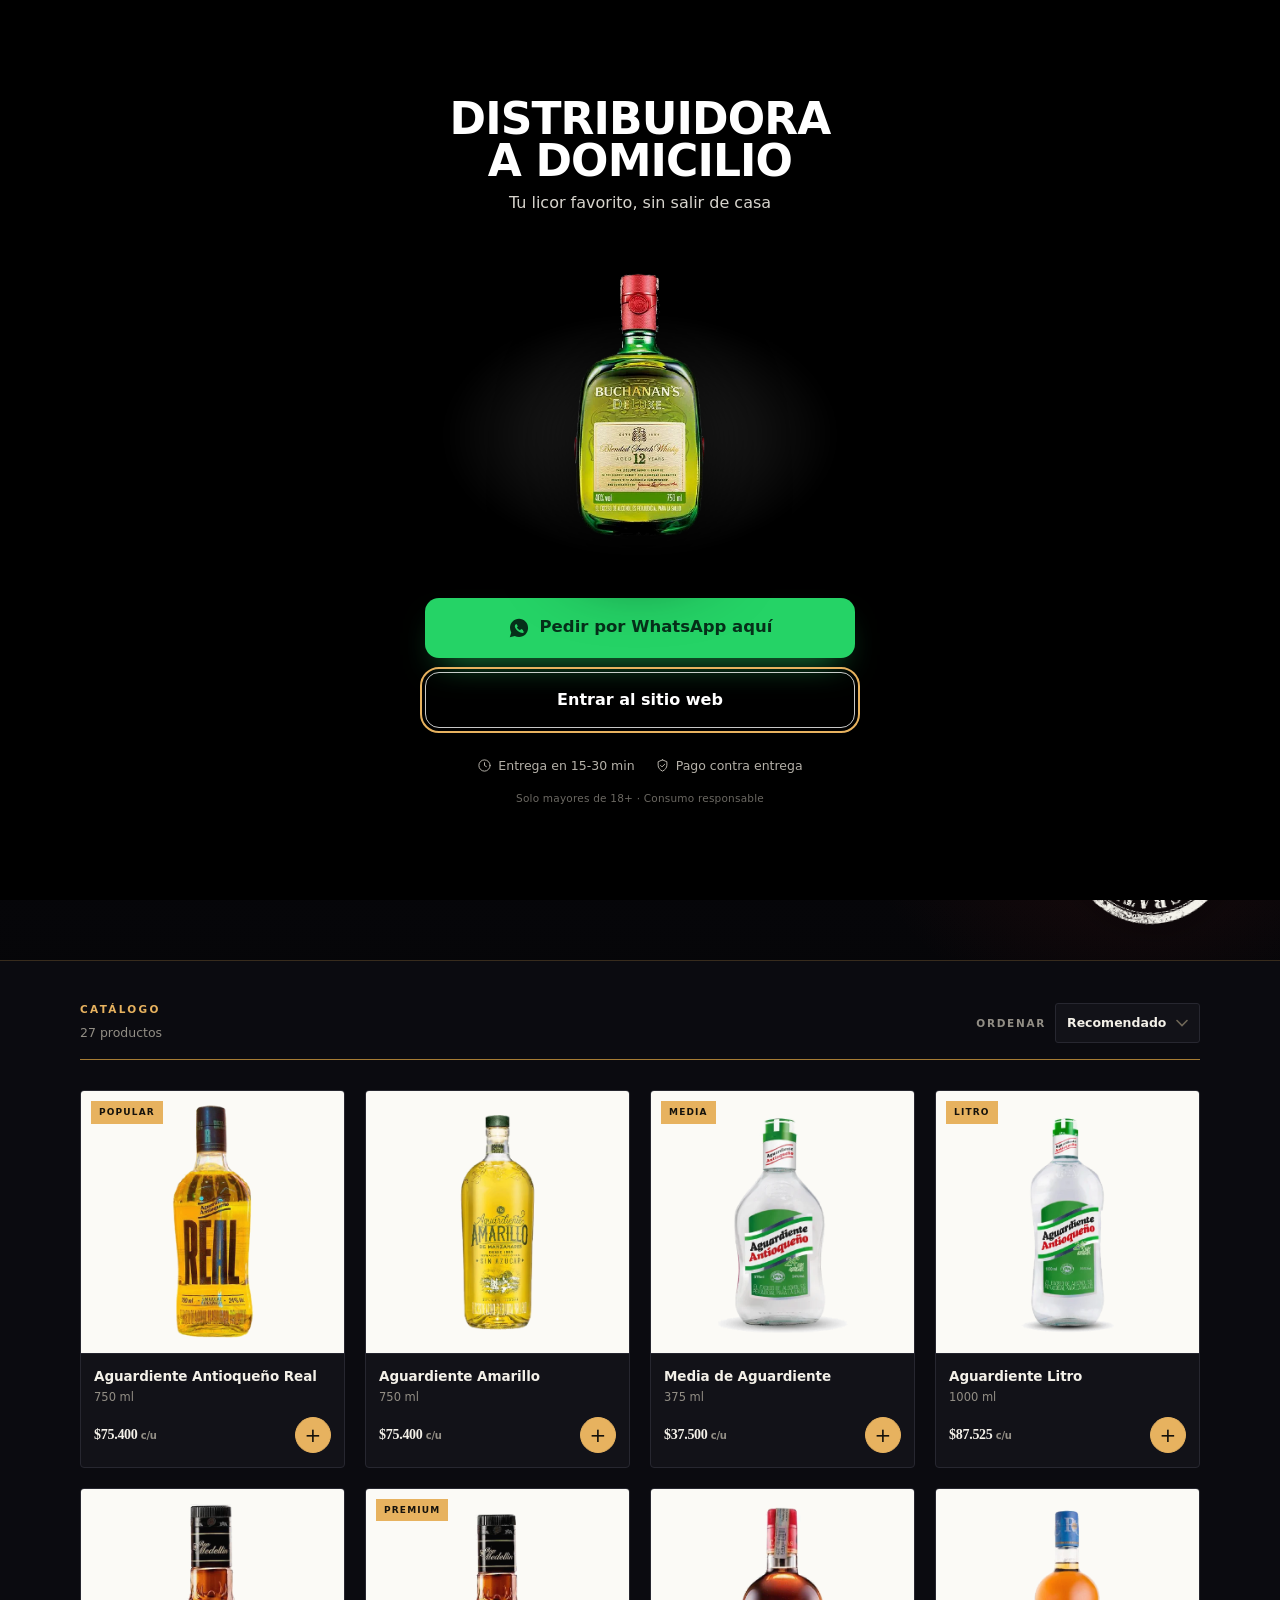
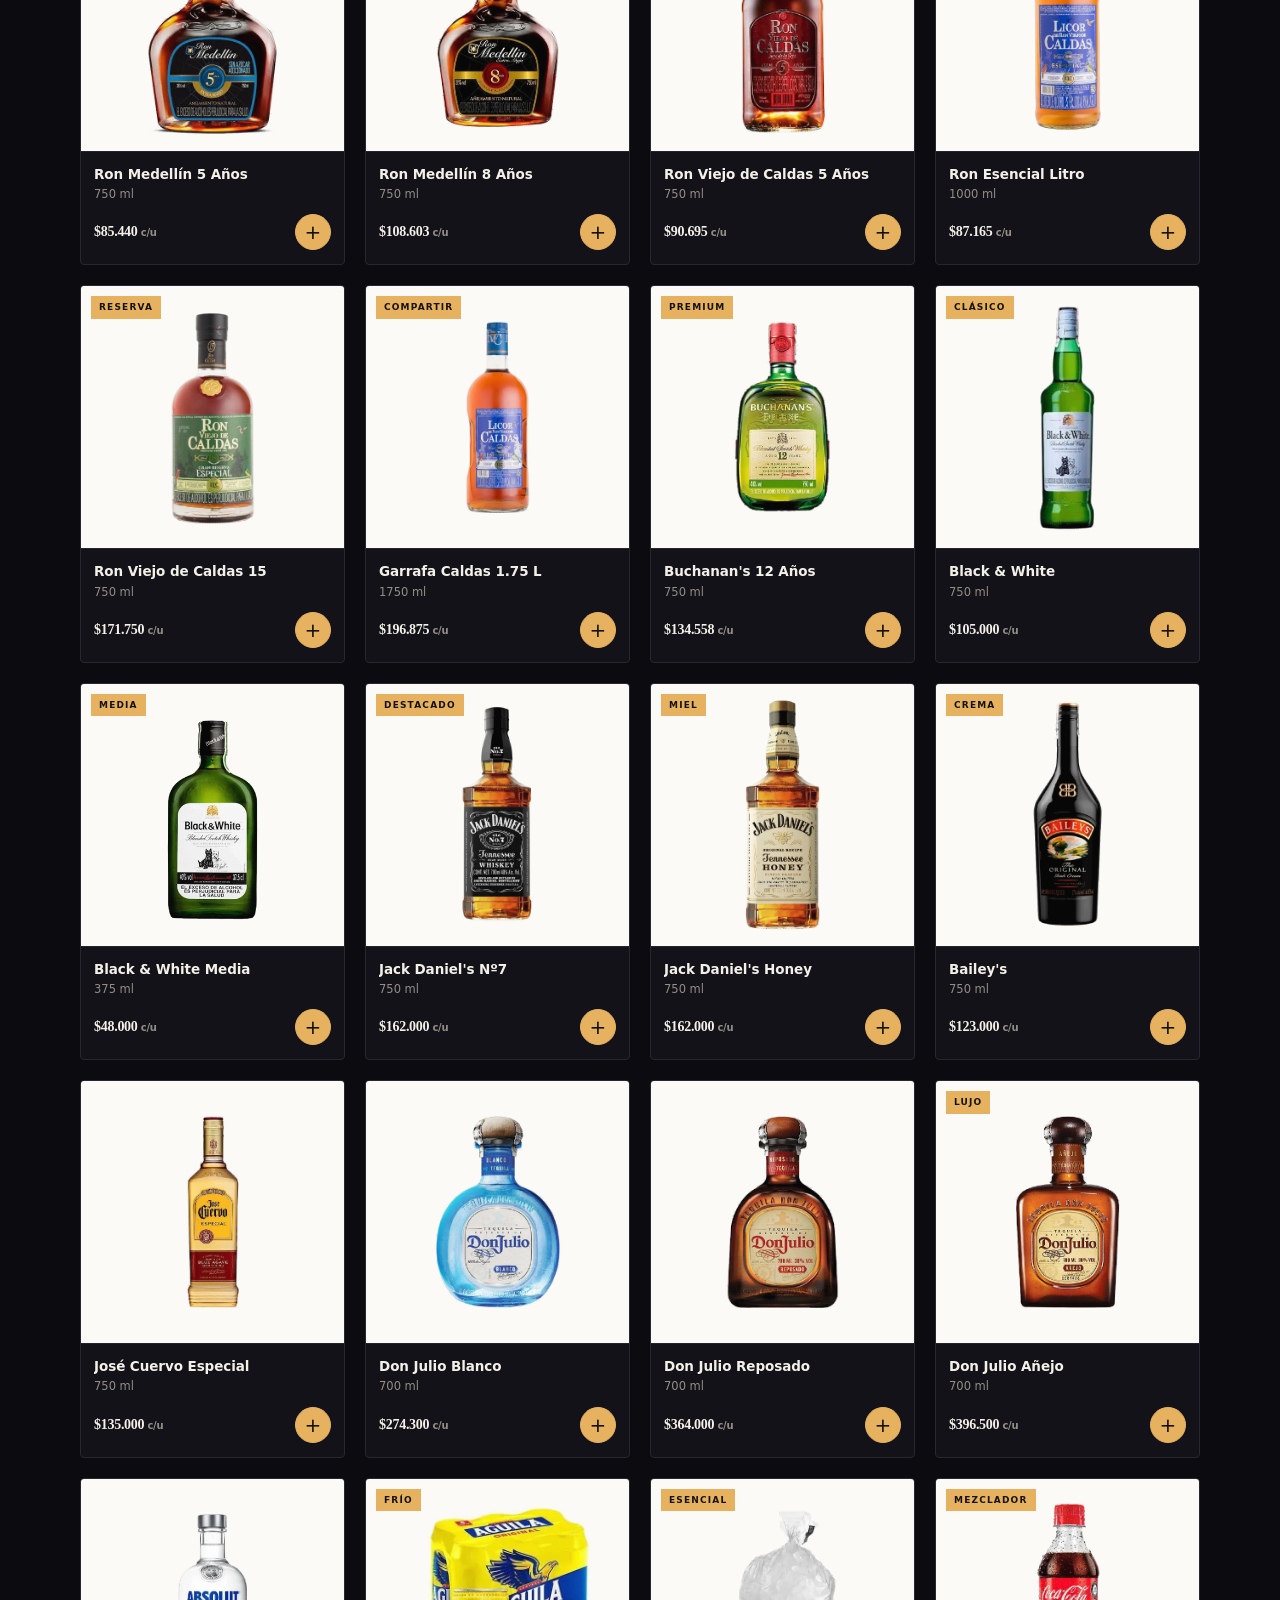
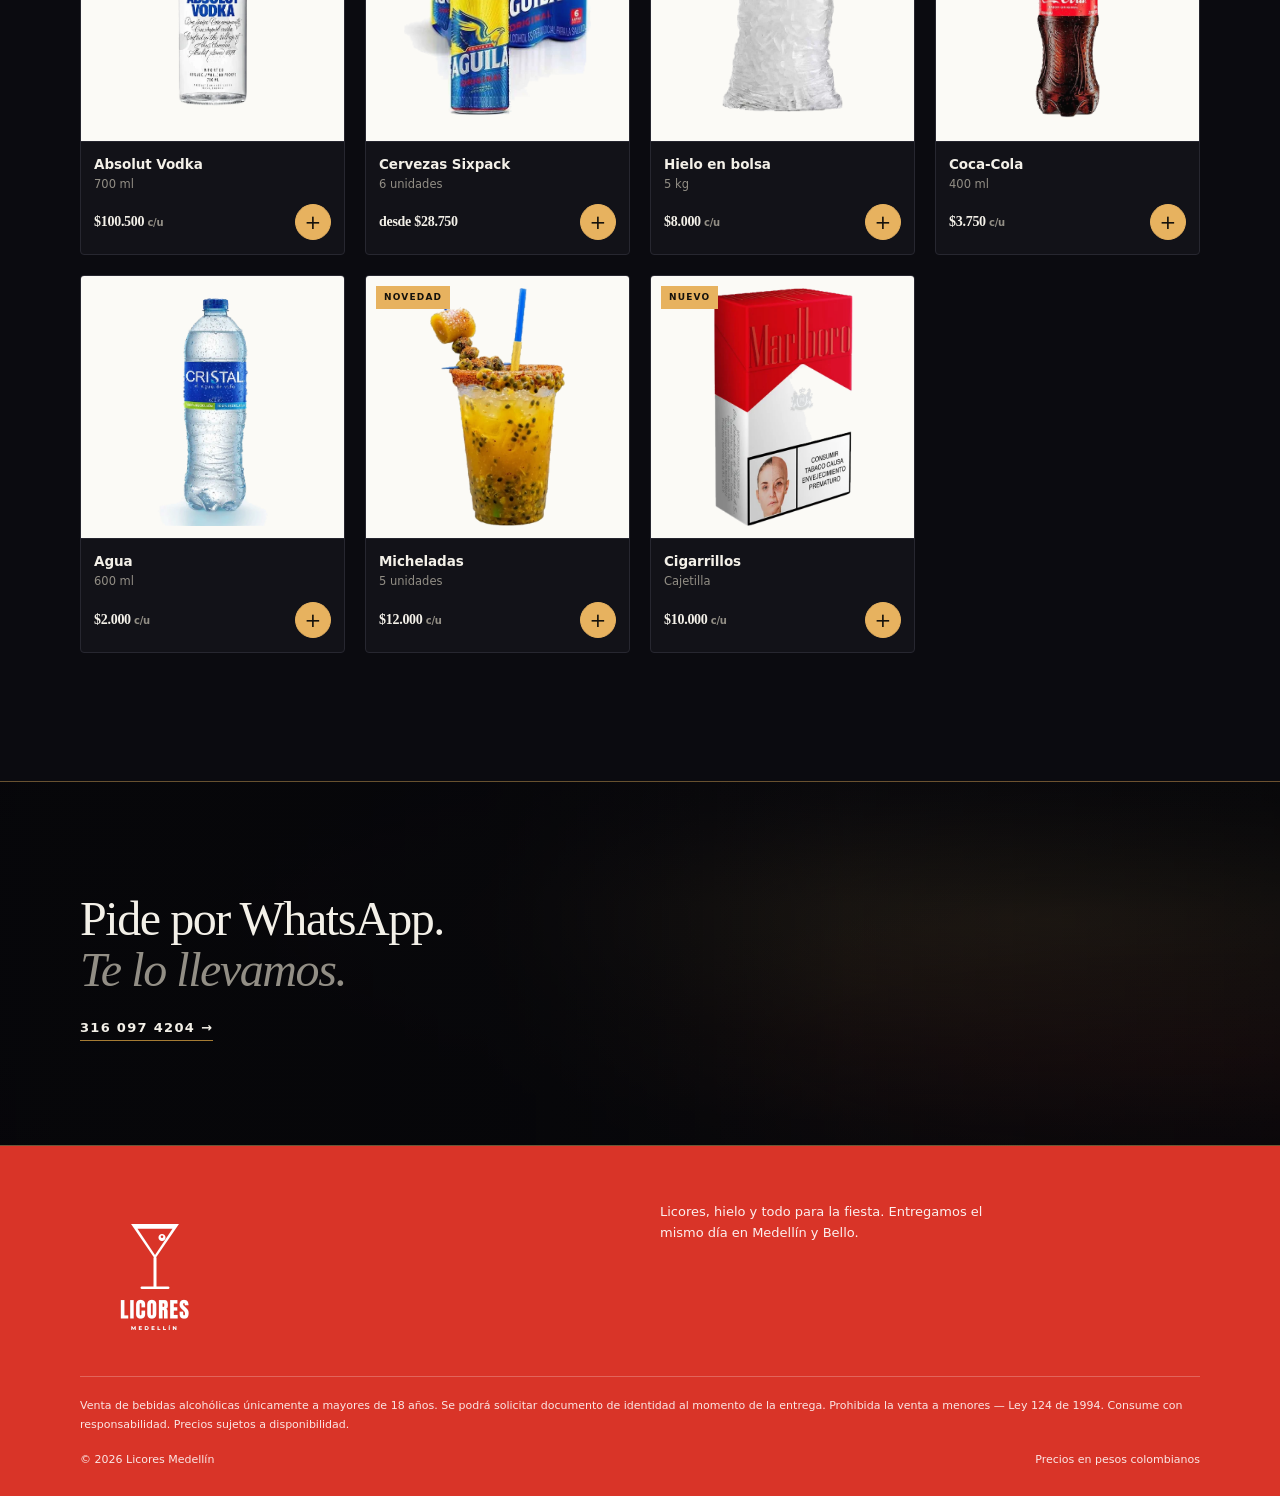
==== commit 035ba954: "fix(img): limpiar halo gris del recorte de Buchanan's" ====
--- a/index.html
+++ b/index.html
@@ -27,7 +27,7 @@
 <meta name="apple-mobile-web-app-status-bar-style" content="black">
 <meta name="mobile-web-app-capable" content="yes">
 <link rel="preload" as="image" href="img/hero-black-label.webp" type="image/webp">
-<link rel="preload" as="image" href="img/buchanans.webp" type="image/webp">
+<link rel="preload" as="image" href="img/buchanans.webp?v=2" type="image/webp">
 <link rel="stylesheet" href="styles.css?v=6">
 </head>
 <body>
@@ -40,7 +40,7 @@
     <h2 class="intro-title">Distribuidora<br>a domicilio</h2>
     <p class="intro-sub">Tu licor favorito, sin salir de casa</p>
     <div class="intro-stage">
-      <img class="intro-bottle" src="img/buchanans.webp" alt="Whisky Buchanan’s 12 años" width="420" height="620" fetchpriority="high" decoding="async">
+      <img class="intro-bottle" src="img/buchanans.webp?v=2" alt="Whisky Buchanan’s 12 años" width="420" height="620" fetchpriority="high" decoding="async">
     </div>
     <a class="intro-wa" href="https://wa.me/573160974204?text=Hola%2C%20quiero%20hacer%20un%20pedido%20de%20licores." target="_blank" rel="noopener"><svg viewBox="0 0 24 24" width="22" height="22" aria-hidden="true" fill="currentColor"><path d="M12.04 2C6.6 2 2.2 6.4 2.2 11.84c0 1.74.46 3.44 1.32 4.94L2 22l5.36-1.4a9.8 9.8 0 0 0 4.68 1.19h.01c5.43 0 9.84-4.4 9.84-9.84C21.89 6.4 17.47 2 12.04 2Zm5.76 14.05c-.24.68-1.4 1.3-1.93 1.34-.53.05-1.03.24-3.45-.9-2.42-1.14-3.9-3.66-4.02-3.83-.12-.17-.95-1.32-.95-2.5s.6-1.77.82-2.01c.21-.24.46-.3.61-.3l.44.01c.14 0 .33-.05.51.39.19.46.65 1.6.71 1.72.06.12.1.25.02.4-.09.17-.13.27-.26.42l-.35.4c-.12.12-.24.25-.11.48.13.24.58.96 1.24 1.55.85.75 1.56.99 1.79 1.1.23.12.36.1.5-.06.13-.16.57-.66.72-.89.15-.23.3-.19.5-.12.2.08 1.28.6 1.5.71.22.11.37.17.42.26.05.1.05.55-.19 1.23Z"/></svg> <span>Pedir por WhatsApp aquí</span></a>
     <button class="intro-enter" id="introEnter" type="button">Entrar al sitio web</button>
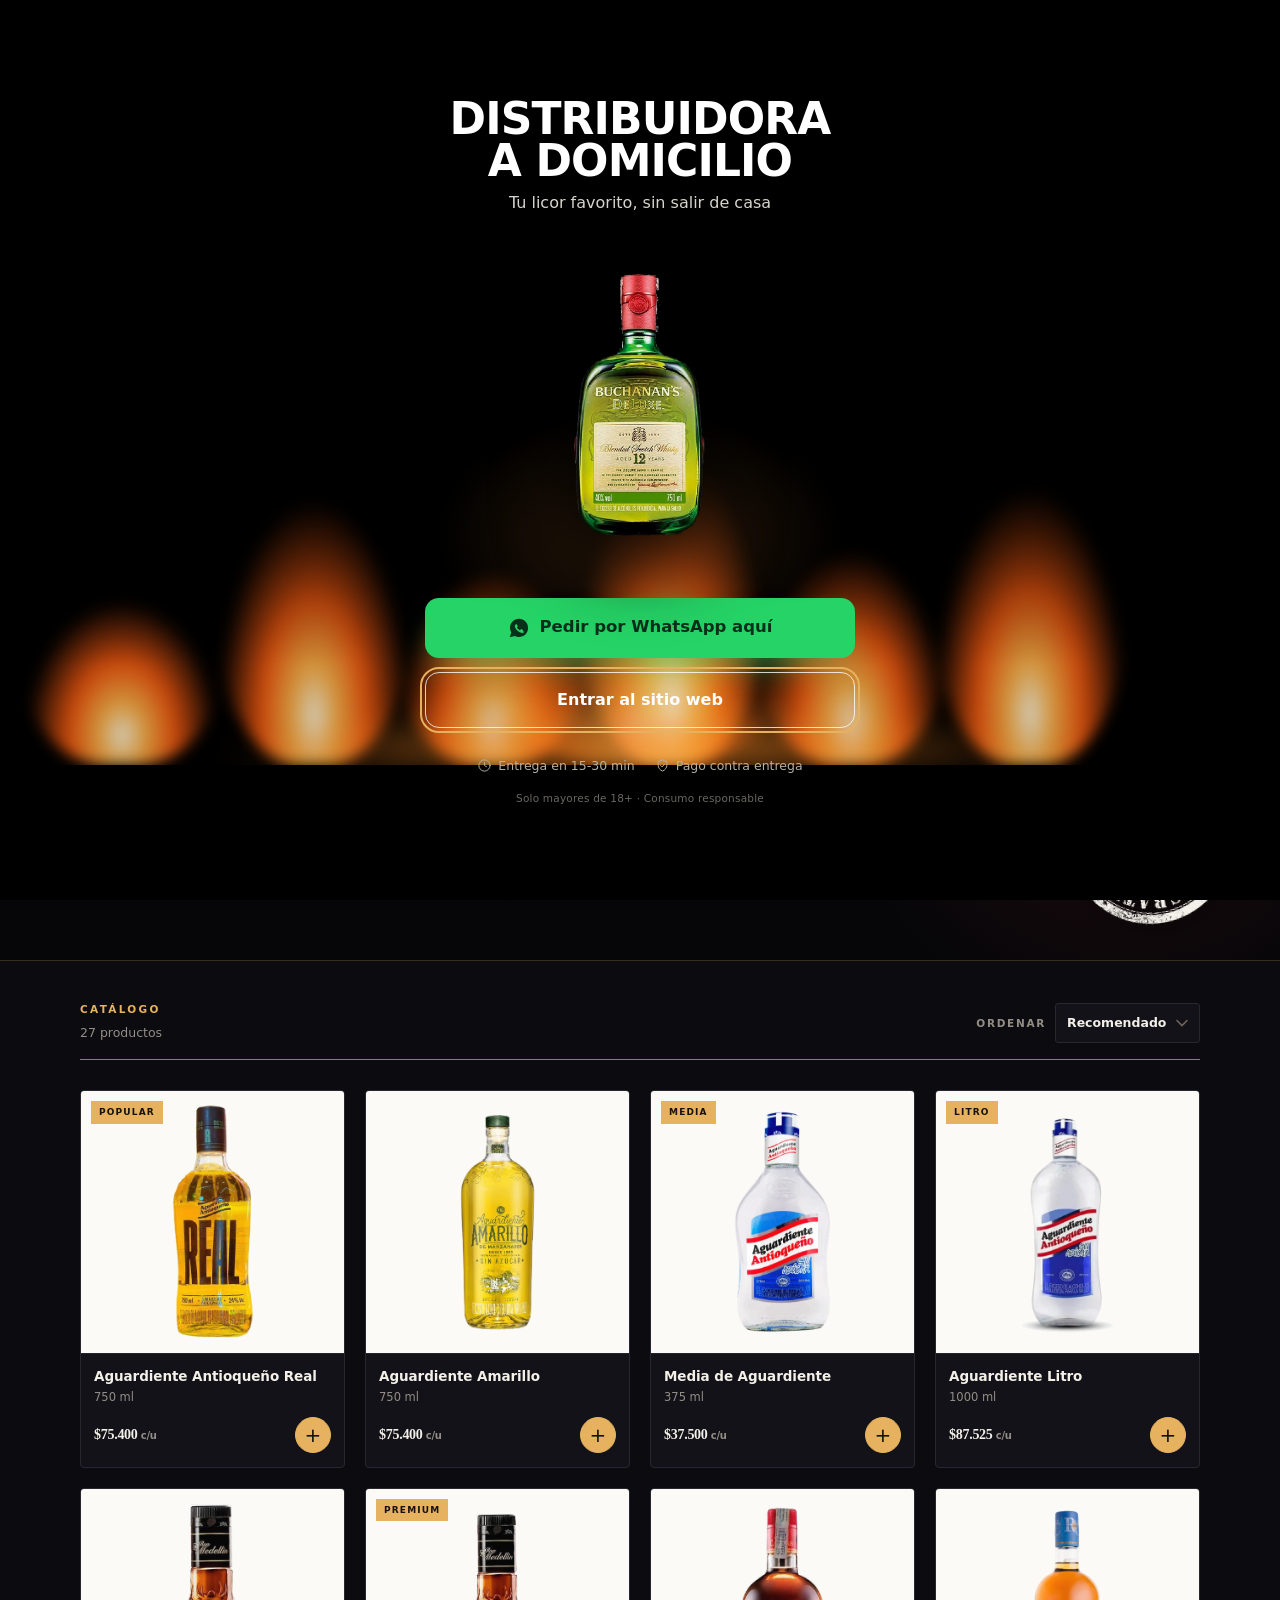
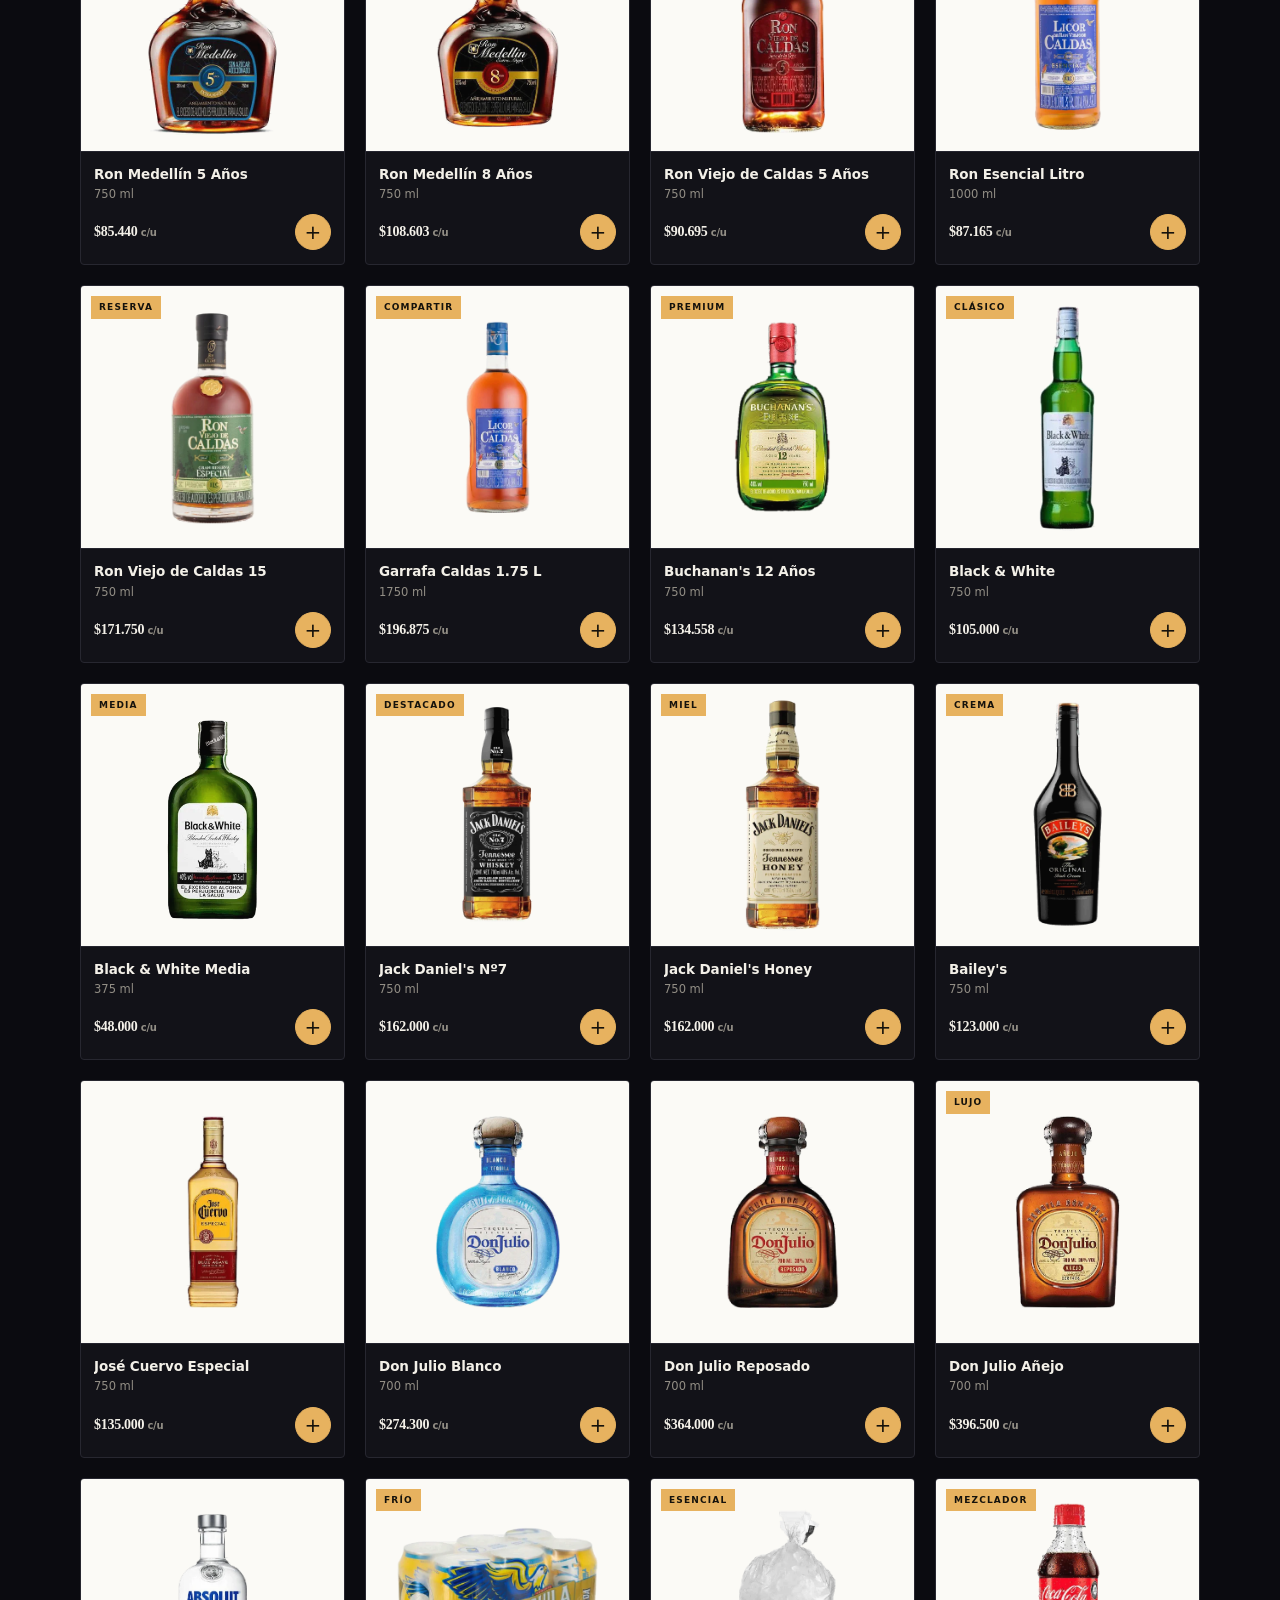
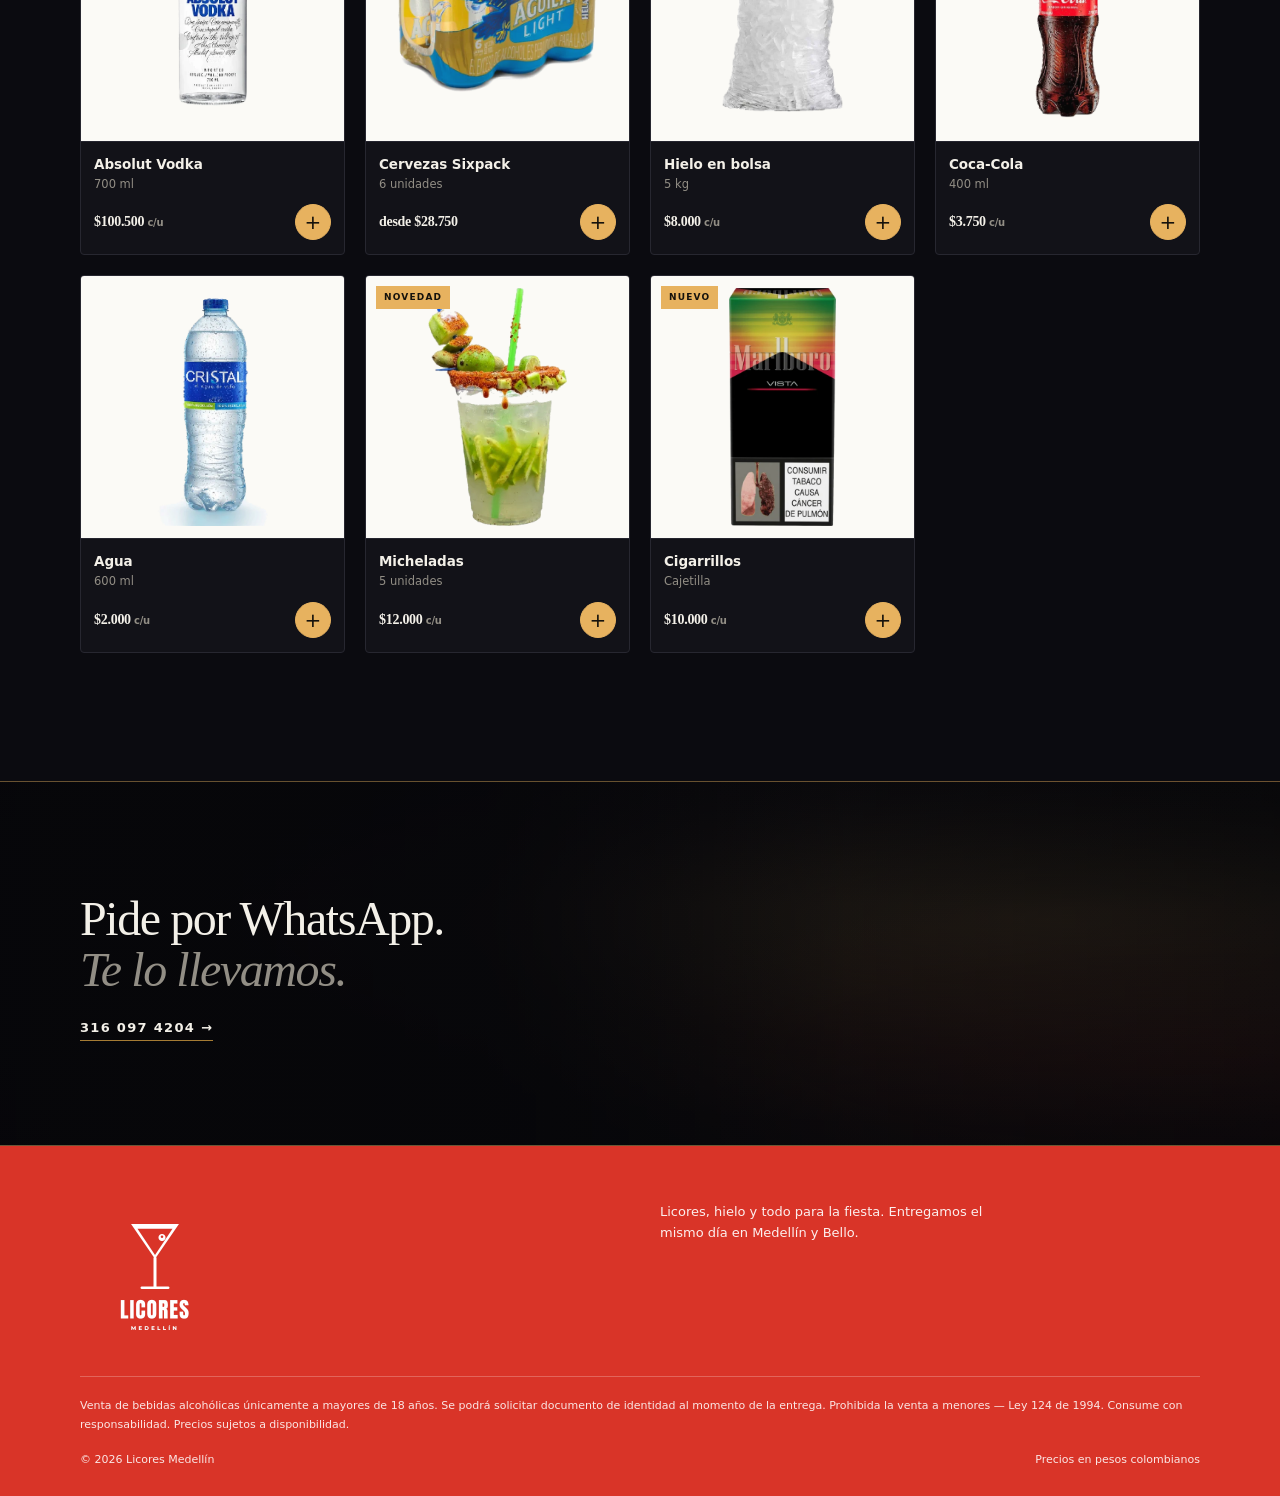
==== commit 1853d1ac: "feat(portada): animacion de llamas subiendo desde abajo" ====
--- a/index.html
+++ b/index.html
@@ -28,7 +28,7 @@
 <meta name="mobile-web-app-capable" content="yes">
 <link rel="preload" as="image" href="img/hero-black-label.webp" type="image/webp">
 <link rel="preload" as="image" href="img/buchanans.webp?v=2" type="image/webp">
-<link rel="stylesheet" href="styles.css?v=6">
+<link rel="stylesheet" href="styles.css?v=8">
 </head>
 <body>
 
@@ -36,6 +36,7 @@
 
 <!-- Portada de entrada -->
 <div class="intro" id="intro">
+  <div class="intro-fire" aria-hidden="true"><span></span><span></span><span></span><span></span><span></span><span></span><span></span></div>
   <div class="intro-inner">
     <h2 class="intro-title">Distribuidora<br>a domicilio</h2>
     <p class="intro-sub">Tu licor favorito, sin salir de casa</p>
--- a/styles.css
+++ b/styles.css
@@ -1089,3 +1089,40 @@
 .intro-legal { margin: 14px 0 0; font-size: 10.5px; letter-spacing: .02em; color: #6B6862; }
 @keyframes intro-in { from { opacity: 0; transform: translateY(16px) scale(.965); } to { opacity: 1; transform: none; } }
 @media (prefers-reduced-motion: reduce) { .intro-bottle { animation: none; } }
+/* -------------------------------- llamas --------------------------------- */
+.intro-fire {
+  position: absolute; left: 0; right: 0; bottom: 15%; height: 46%;
+  pointer-events: none; z-index: 0; overflow: hidden;
+  mask-image: linear-gradient(to top, #000 24%, rgba(0,0,0,.65) 60%, rgba(0,0,0,0) 100%);
+  -webkit-mask-image: linear-gradient(to top, #000 24%, rgba(0,0,0,.65) 60%, rgba(0,0,0,0) 100%);
+}
+.intro-fire::after {
+  content: ""; position: absolute; left: 0; right: 0; bottom: 0; height: 24%;
+  background: radial-gradient(46% 88% at 50% 100%, rgba(255, 140, 35, .9), rgba(255, 60, 0, 0) 72%);
+  filter: blur(16px);
+}
+.intro-fire span {
+  position: absolute; bottom: 0; width: 15%; height: 74%;
+  border-radius: 50% 50% 42% 42%;
+  background: radial-gradient(50% 62% at 50% 86%, #FFF6DC 0%, #FFB347 24%, #F4590F 54%, rgba(150, 30, 0, 0) 100%);
+  filter: blur(7px); opacity: .82; transform-origin: 50% 100%;
+  mix-blend-mode: screen; will-change: transform, opacity;
+  animation: flame 3s ease-in-out infinite;
+}
+.intro-fire span:nth-child(1) { left: 2%;  height: 52%;  animation-duration: 2.6s; animation-delay: -.3s; }
+.intro-fire span:nth-child(2) { left: 17%; height: 84%;  animation-duration: 3.1s; animation-delay: -1s; }
+.intro-fire span:nth-child(3) { left: 31%; height: 62%;  animation-duration: 2.4s; animation-delay: -1.7s; }
+.intro-fire span:nth-child(4) { left: 45%; height: 100%; animation-duration: 3.4s; animation-delay: -.6s; }
+.intro-fire span:nth-child(5) { left: 59%; height: 68%;  animation-duration: 2.8s; animation-delay: -1.3s; }
+.intro-fire span:nth-child(6) { left: 73%; height: 88%;  animation-duration: 3.2s; animation-delay: -2.1s; }
+.intro-fire span:nth-child(7) { left: 38%; width: 24%; height: 56%; opacity: .45; animation-duration: 3.8s; animation-delay: -2.6s; }
+@keyframes flame {
+  0%, 100% { transform: translateY(9%) scale(.93, .9) rotate(-2deg); opacity: .6; }
+  35%      { transform: translateY(-5%) scale(1.02, 1.12) rotate(1.5deg); opacity: .9; }
+  70%      { transform: translateY(-10%) scale(1.06, 1.2) rotate(2.5deg); opacity: .72; }
+}
+.intro-inner { position: relative; z-index: 1; }
+.intro-stage::before {
+  background: radial-gradient(50% 45% at 50% 84%, rgba(255, 150, 60, .18), rgba(255, 120, 0, 0) 74%);
+}
+@media (prefers-reduced-motion: reduce) { .intro-fire span { animation: none; } }
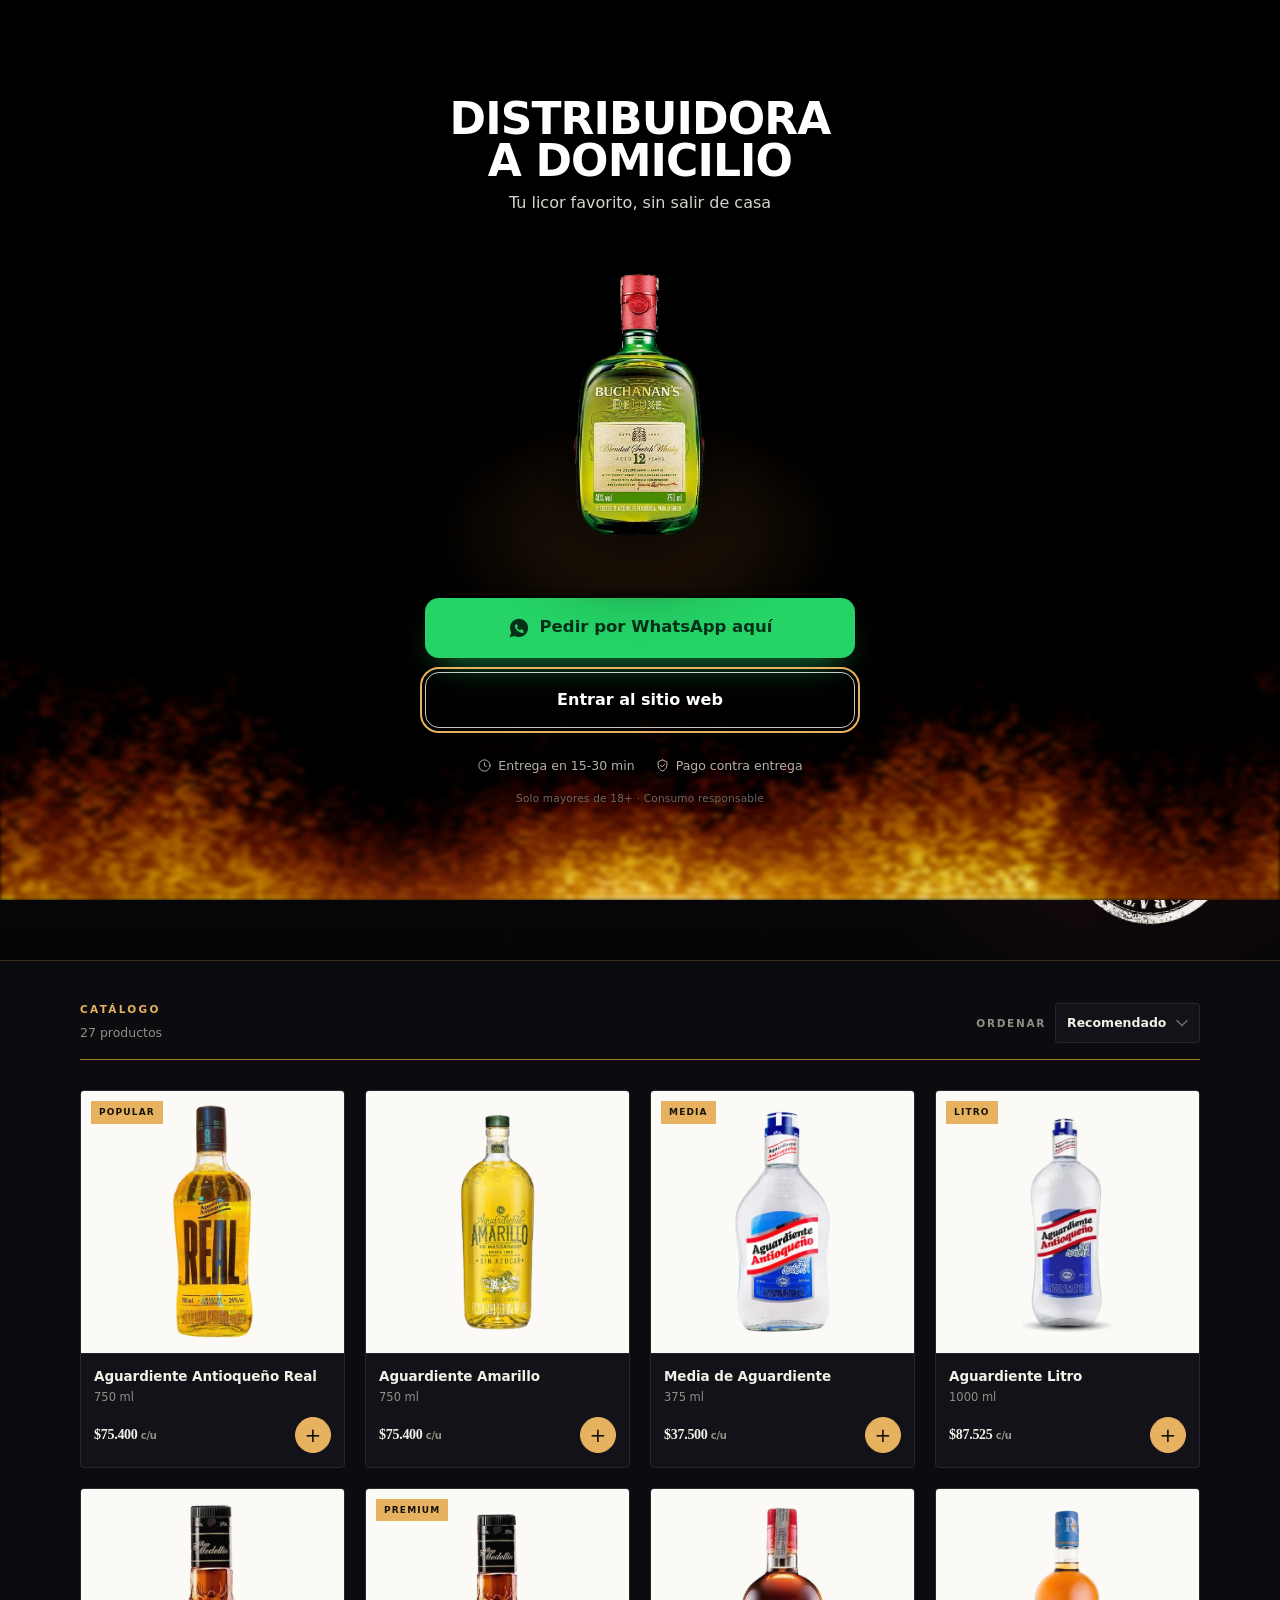
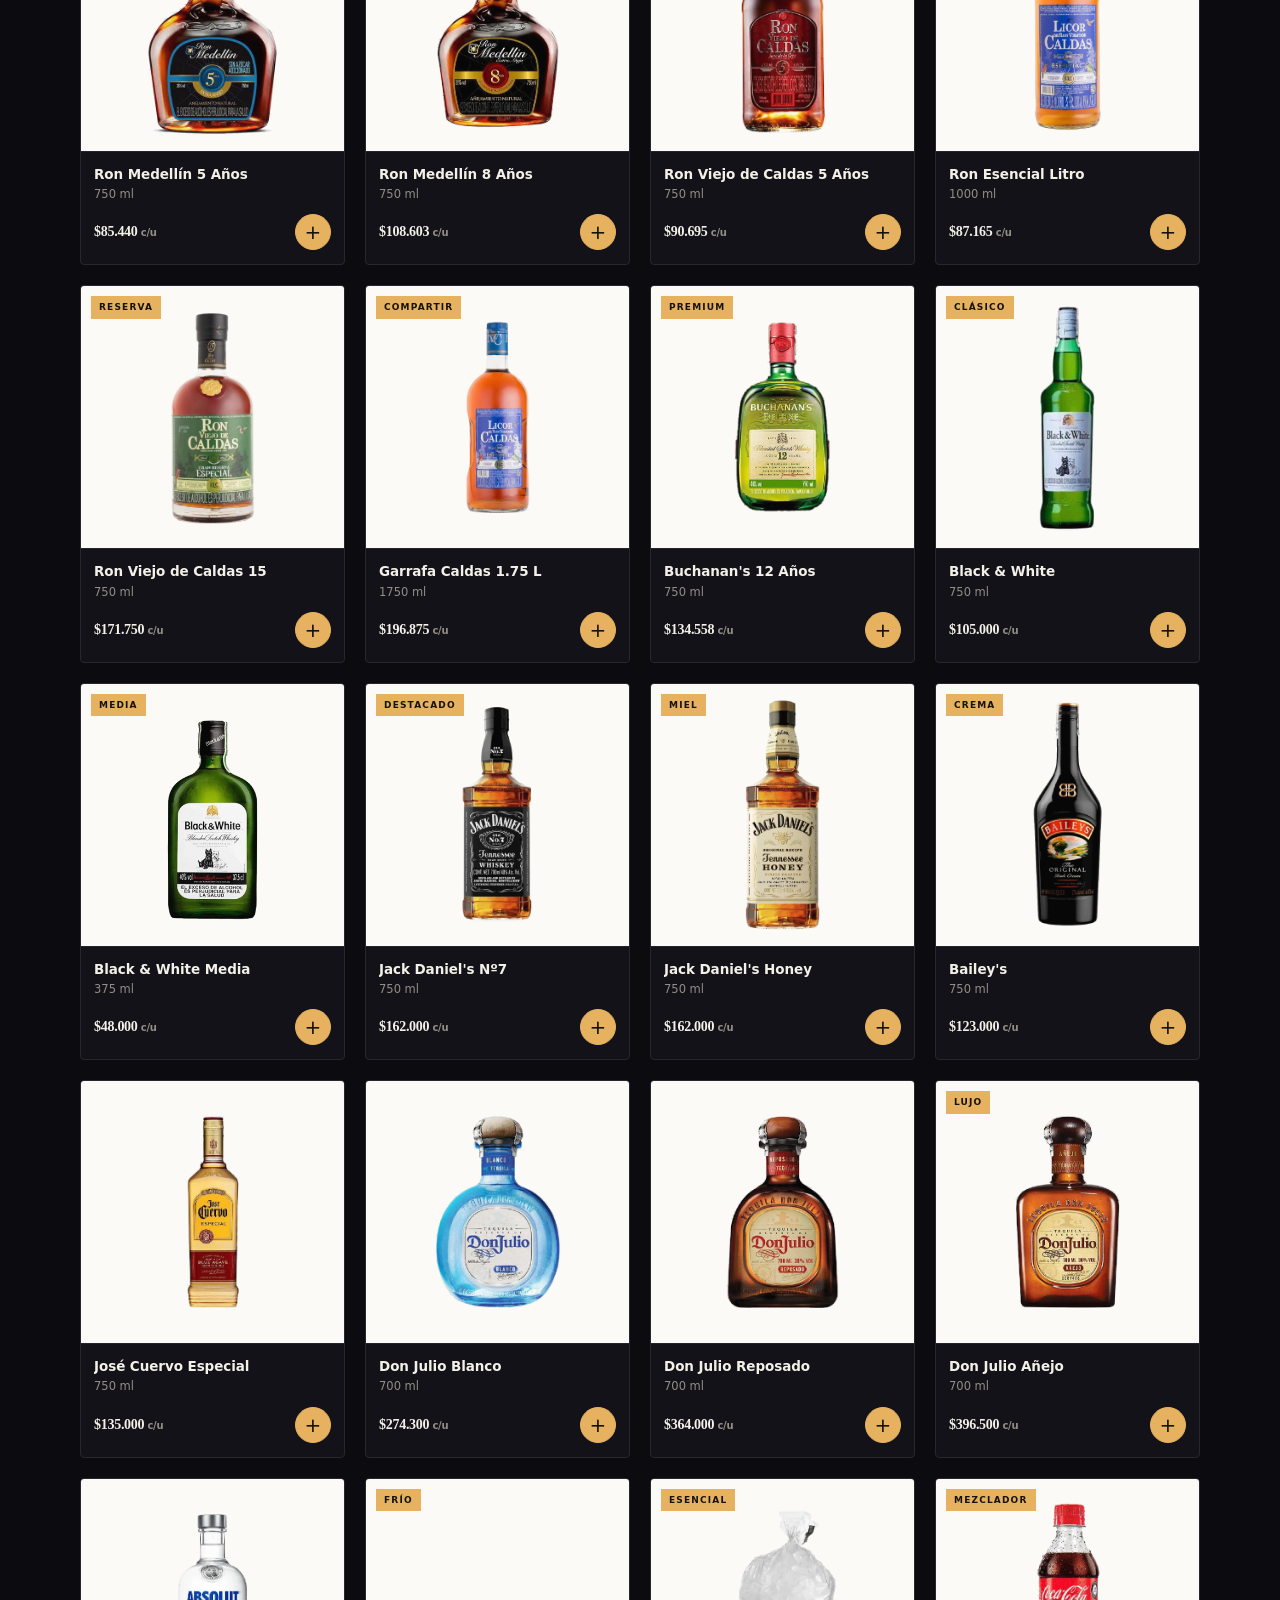
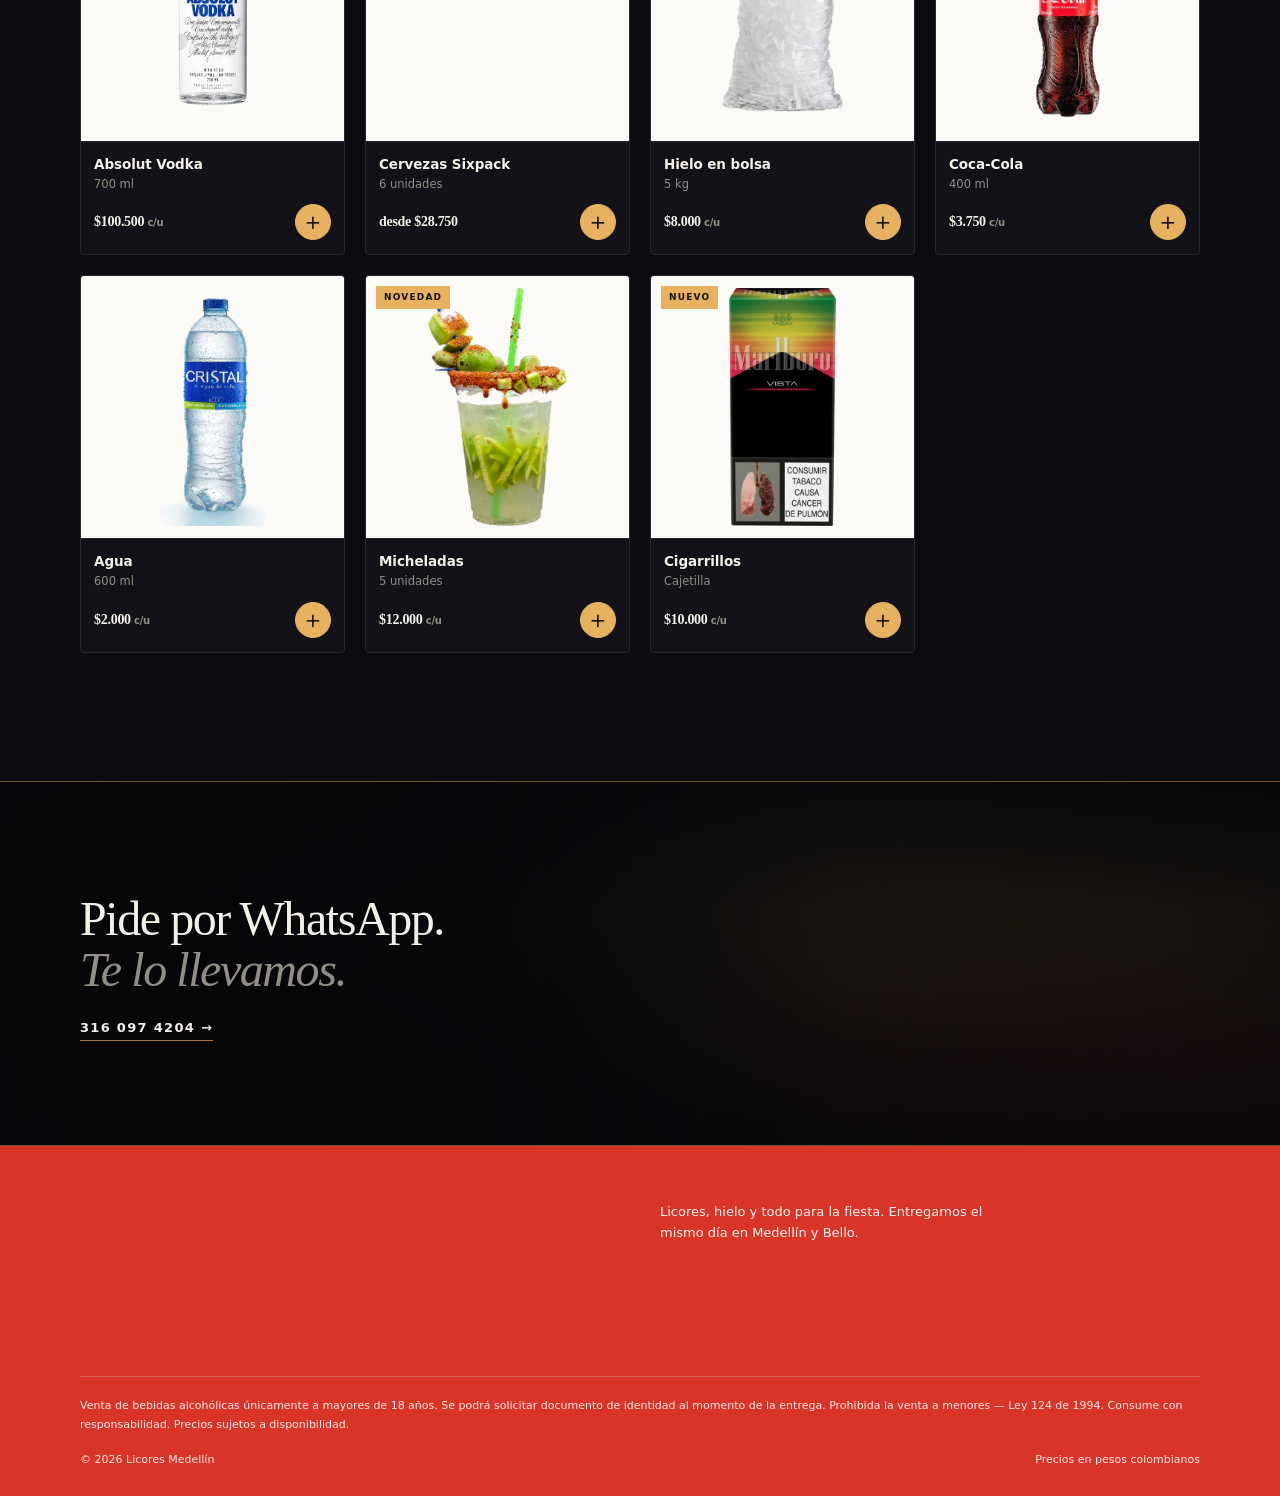
==== commit e942044b: "feat(portada): fuego real con canvas (particulas de calor) en vez de degradados" ====
--- a/index.html
+++ b/index.html
@@ -28,7 +28,7 @@
 <meta name="mobile-web-app-capable" content="yes">
 <link rel="preload" as="image" href="img/hero-black-label.webp" type="image/webp">
 <link rel="preload" as="image" href="img/buchanans.webp?v=2" type="image/webp">
-<link rel="stylesheet" href="styles.css?v=8">
+<link rel="stylesheet" href="styles.css?v=10">
 </head>
 <body>
 
@@ -36,7 +36,10 @@
 
 <!-- Portada de entrada -->
 <div class="intro" id="intro">
-  <div class="intro-fire" aria-hidden="true"><span></span><span></span><span></span><span></span><span></span><span></span><span></span></div>
+  <div class="intro-fire" aria-hidden="true">
+    <canvas id="fireCanvas"></canvas>
+    <span class="intro-fire-glow"></span>
+  </div>
   <div class="intro-inner">
     <h2 class="intro-title">Distribuidora<br>a domicilio</h2>
     <p class="intro-sub">Tu licor favorito, sin salir de casa</p>
@@ -307,7 +310,7 @@
 }
 </script>
 <script src="data.js?v=5"></script>
-<script src="app.js?v=6"></script>
+<script src="app.js?v=10"></script>
 <script src="motion.js?v=5"></script>
 </body>
 </html>
--- a/styles.css
+++ b/styles.css
@@ -1091,38 +1091,26 @@
 @media (prefers-reduced-motion: reduce) { .intro-bottle { animation: none; } }
 /* -------------------------------- llamas --------------------------------- */
 .intro-fire {
-  position: absolute; left: 0; right: 0; bottom: 15%; height: 46%;
-  pointer-events: none; z-index: 0; overflow: hidden;
-  mask-image: linear-gradient(to top, #000 24%, rgba(0,0,0,.65) 60%, rgba(0,0,0,0) 100%);
-  -webkit-mask-image: linear-gradient(to top, #000 24%, rgba(0,0,0,.65) 60%, rgba(0,0,0,0) 100%);
-}
-.intro-fire::after {
-  content: ""; position: absolute; left: 0; right: 0; bottom: 0; height: 24%;
-  background: radial-gradient(46% 88% at 50% 100%, rgba(255, 140, 35, .9), rgba(255, 60, 0, 0) 72%);
-  filter: blur(16px);
-}
-.intro-fire span {
-  position: absolute; bottom: 0; width: 15%; height: 74%;
-  border-radius: 50% 50% 42% 42%;
-  background: radial-gradient(50% 62% at 50% 86%, #FFF6DC 0%, #FFB347 24%, #F4590F 54%, rgba(150, 30, 0, 0) 100%);
-  filter: blur(7px); opacity: .82; transform-origin: 50% 100%;
-  mix-blend-mode: screen; will-change: transform, opacity;
-  animation: flame 3s ease-in-out infinite;
-}
-.intro-fire span:nth-child(1) { left: 2%;  height: 52%;  animation-duration: 2.6s; animation-delay: -.3s; }
-.intro-fire span:nth-child(2) { left: 17%; height: 84%;  animation-duration: 3.1s; animation-delay: -1s; }
-.intro-fire span:nth-child(3) { left: 31%; height: 62%;  animation-duration: 2.4s; animation-delay: -1.7s; }
-.intro-fire span:nth-child(4) { left: 45%; height: 100%; animation-duration: 3.4s; animation-delay: -.6s; }
-.intro-fire span:nth-child(5) { left: 59%; height: 68%;  animation-duration: 2.8s; animation-delay: -1.3s; }
-.intro-fire span:nth-child(6) { left: 73%; height: 88%;  animation-duration: 3.2s; animation-delay: -2.1s; }
-.intro-fire span:nth-child(7) { left: 38%; width: 24%; height: 56%; opacity: .45; animation-duration: 3.8s; animation-delay: -2.6s; }
-@keyframes flame {
-  0%, 100% { transform: translateY(9%) scale(.93, .9) rotate(-2deg); opacity: .6; }
-  35%      { transform: translateY(-5%) scale(1.02, 1.12) rotate(1.5deg); opacity: .9; }
-  70%      { transform: translateY(-10%) scale(1.06, 1.2) rotate(2.5deg); opacity: .72; }
+  position: absolute; left: 0; right: 0; bottom: 0; height: 46%;
+  z-index: 0; pointer-events: none; overflow: hidden;
+  mask-image: linear-gradient(to top, #000 70%, rgba(0, 0, 0, .8) 88%, rgba(0, 0, 0, 0) 100%);
+  -webkit-mask-image: linear-gradient(to top, #000 70%, rgba(0, 0, 0, .8) 88%, rgba(0, 0, 0, 0) 100%);
+}
+.intro-fire canvas {
+  position: absolute; inset: auto 0 0 0; width: 100%; height: 100%;
+  display: block; filter: blur(2.2px) saturate(1.15);
+}
+.intro-fire-glow {
+  position: absolute; left: -10%; right: -10%; bottom: -14%; height: 42%;
+  background: radial-gradient(46% 90% at 50% 100%, rgba(255, 120, 25, .42), rgba(255, 60, 0, 0) 74%);
+  filter: blur(26px); pointer-events: none;
 }
 .intro-inner { position: relative; z-index: 1; }
 .intro-stage::before {
   background: radial-gradient(50% 45% at 50% 84%, rgba(255, 150, 60, .18), rgba(255, 120, 0, 0) 74%);
 }
-@media (prefers-reduced-motion: reduce) { .intro-fire span { animation: none; } }
+.intro-perks li, .intro-legal { text-shadow: 0 1px 6px rgba(0, 0, 0, .95), 0 0 14px rgba(0, 0, 0, .85); }
+@media (prefers-reduced-motion: reduce) {
+  .intro-fire canvas { display: none; }
+  .intro-fire { background: radial-gradient(60% 100% at 50% 100%, rgba(255, 120, 20, .45), rgba(255, 60, 0, 0) 70%); }
+}
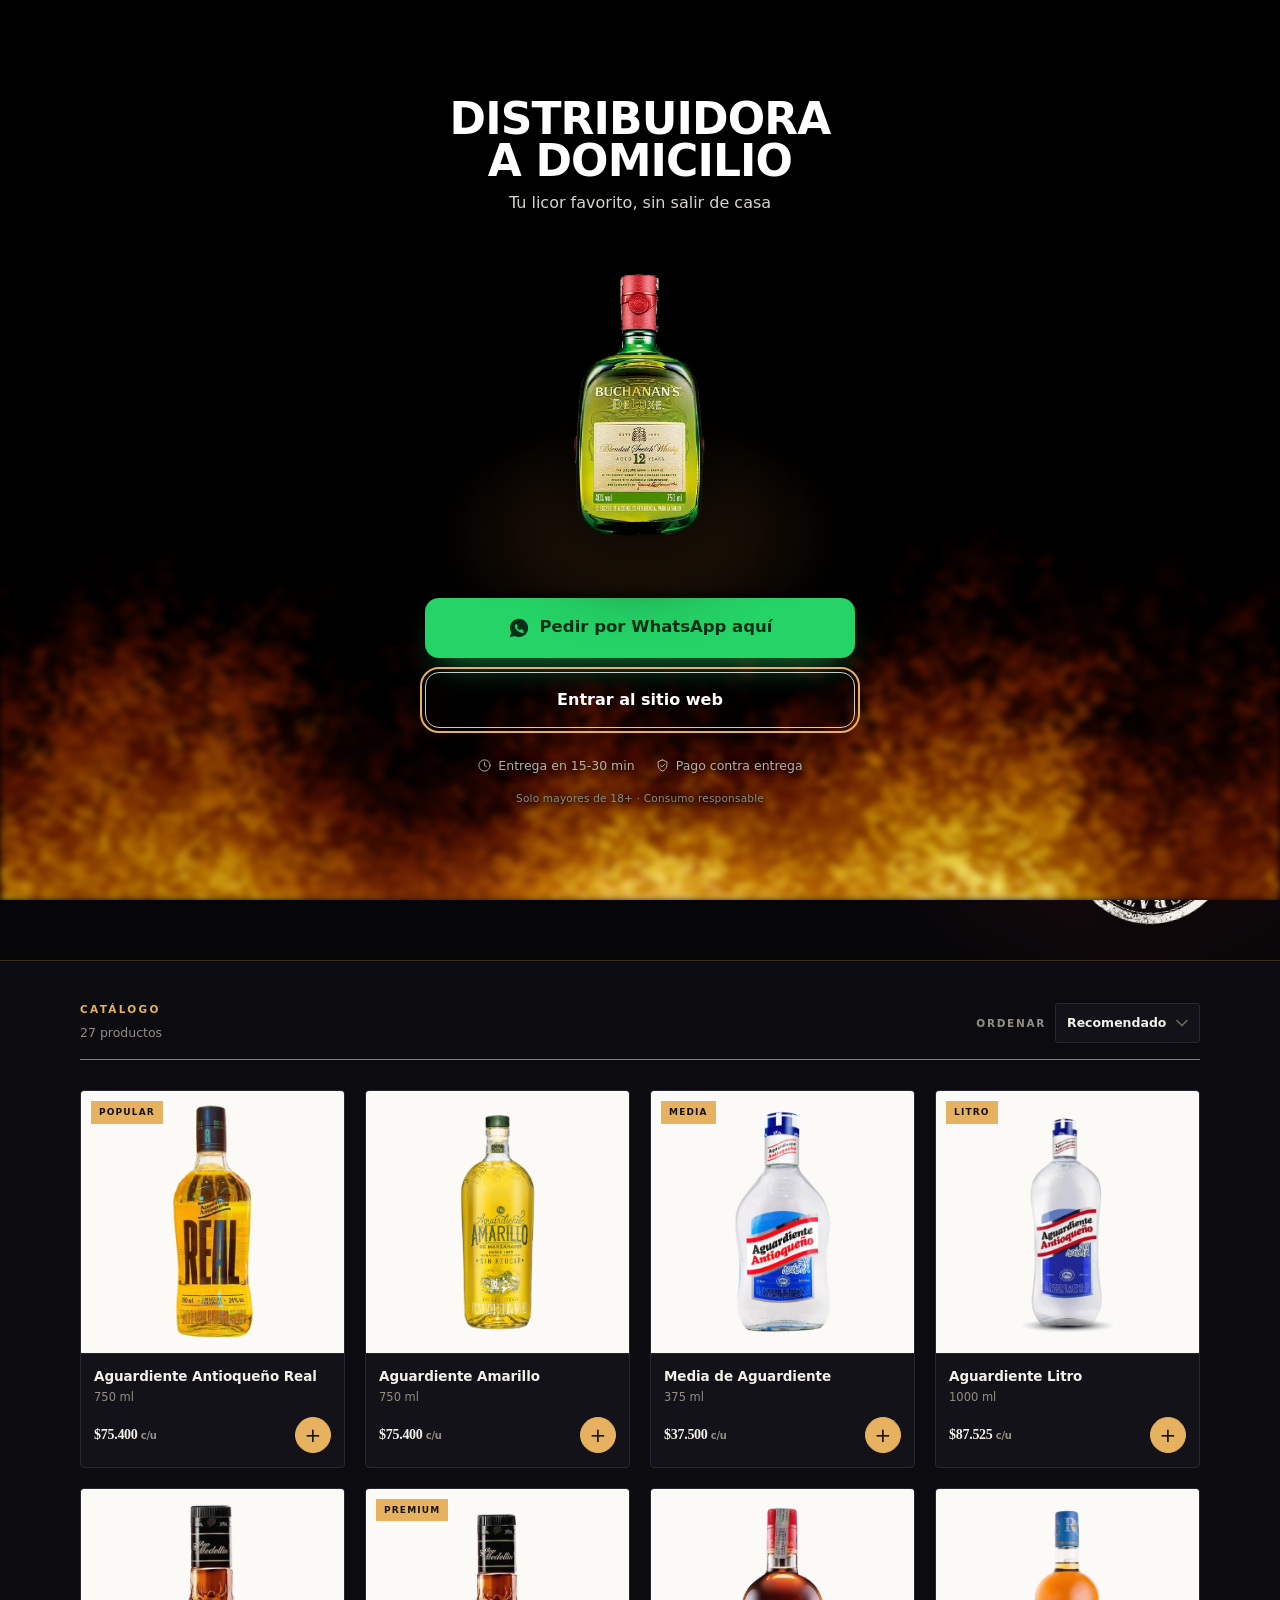
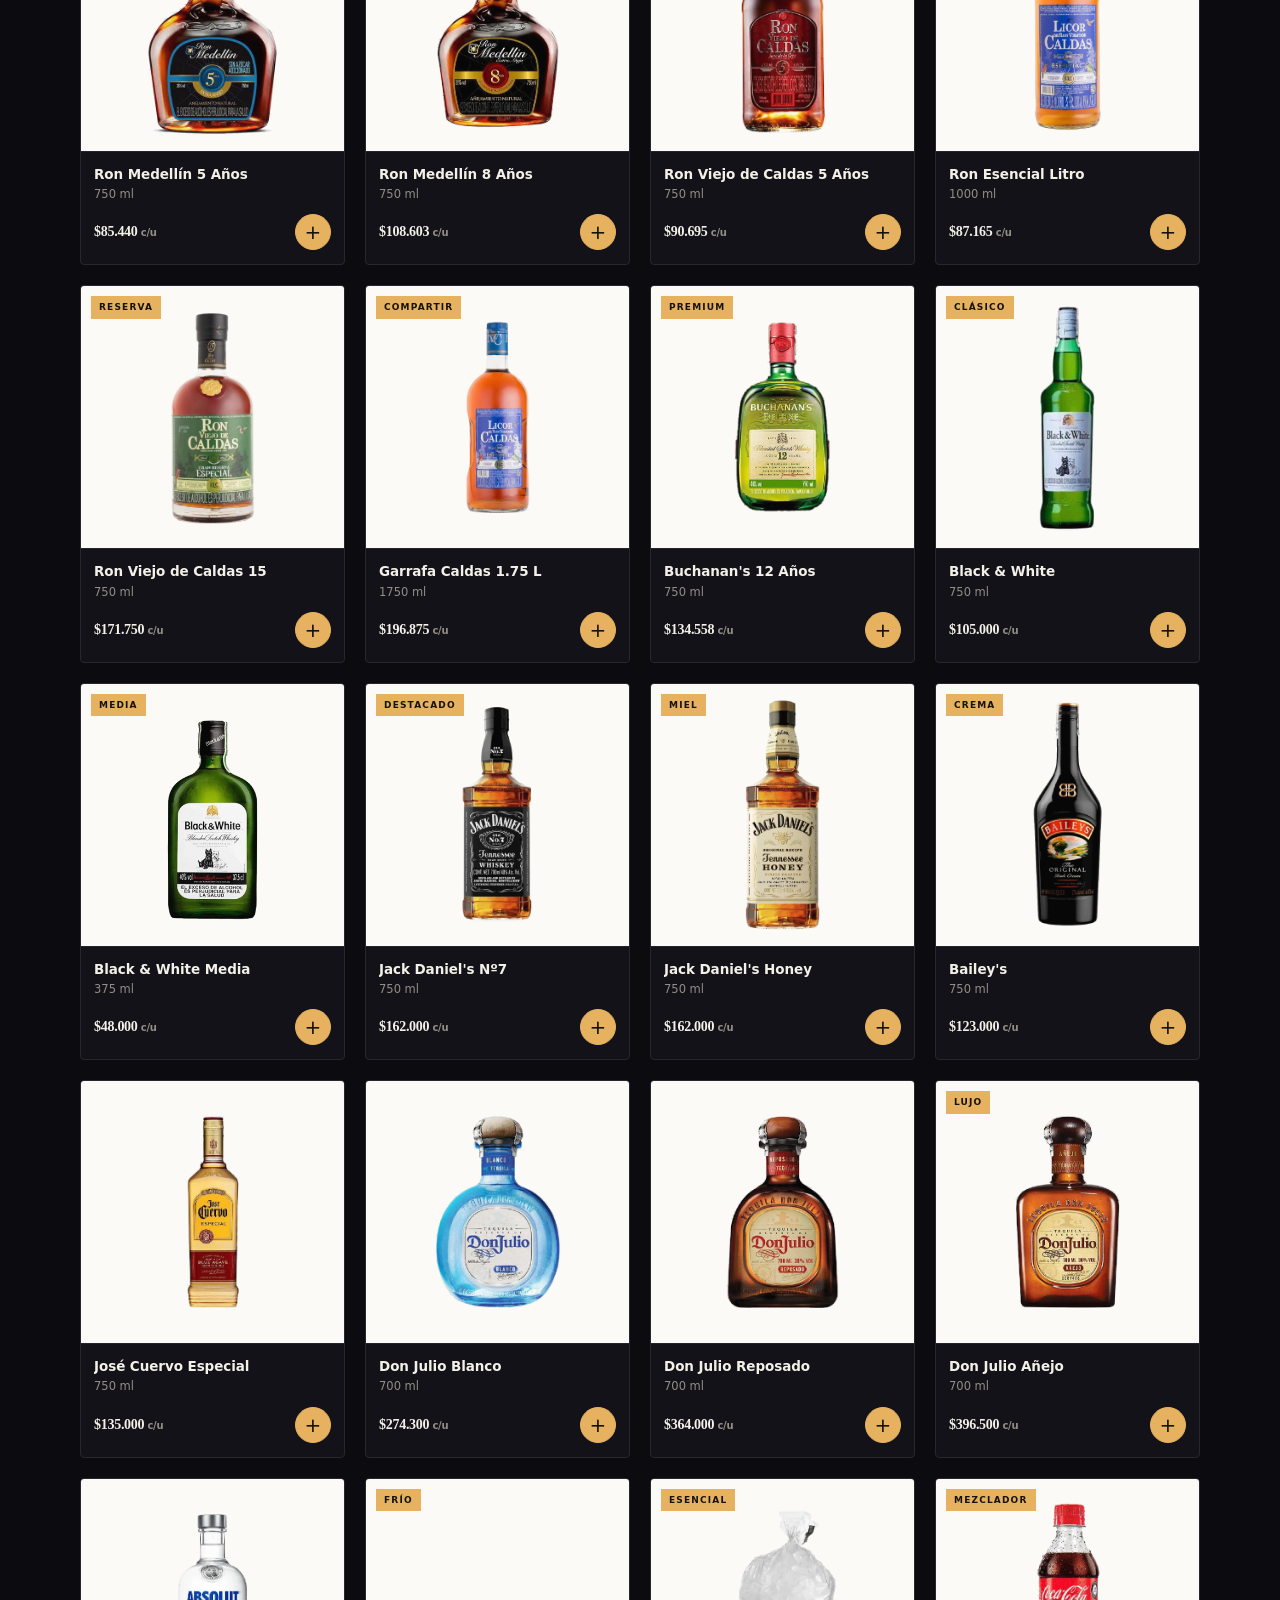
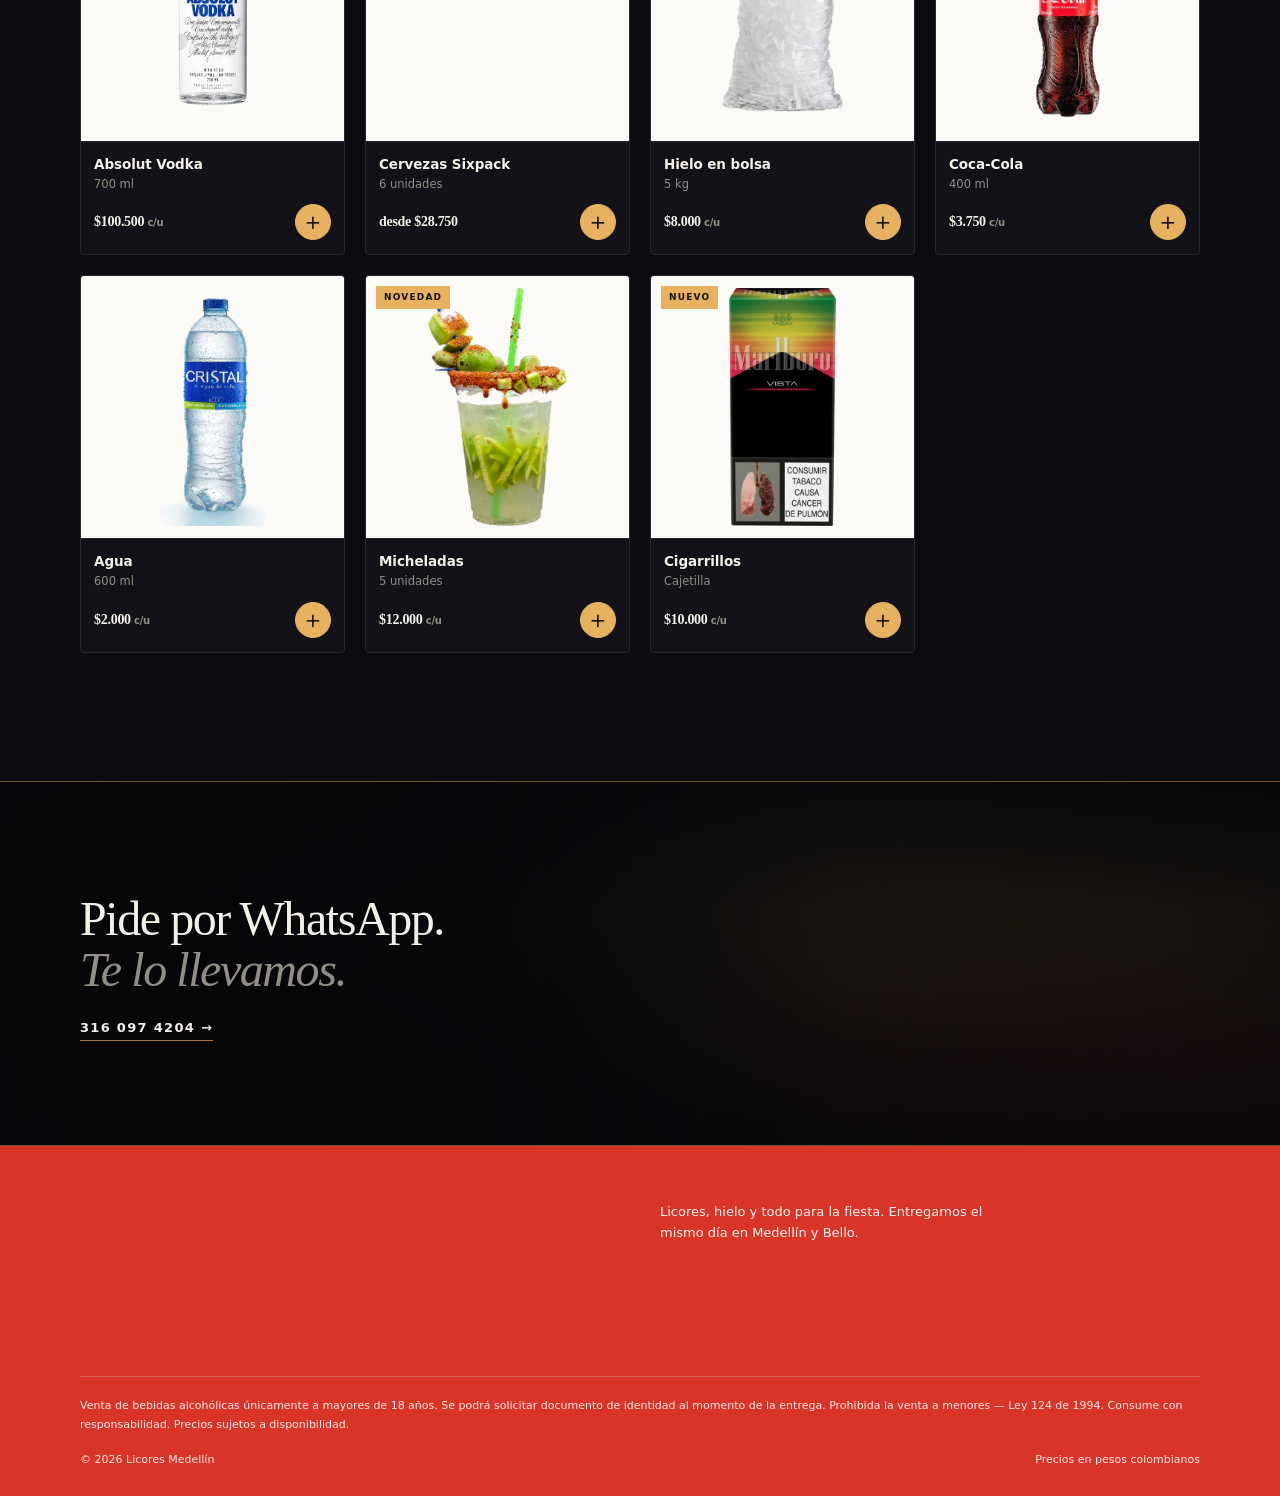
==== commit d26939f0: "style(portada): llamas mas altas y difuminadas + legibilidad del aviso legal" ====
--- a/index.html
+++ b/index.html
@@ -28,7 +28,7 @@
 <meta name="mobile-web-app-capable" content="yes">
 <link rel="preload" as="image" href="img/hero-black-label.webp" type="image/webp">
 <link rel="preload" as="image" href="img/buchanans.webp?v=2" type="image/webp">
-<link rel="stylesheet" href="styles.css?v=10">
+<link rel="stylesheet" href="styles.css?v=11">
 </head>
 <body>
 
@@ -310,7 +310,7 @@
 }
 </script>
 <script src="data.js?v=5"></script>
-<script src="app.js?v=10"></script>
+<script src="app.js?v=11"></script>
 <script src="motion.js?v=5"></script>
 </body>
 </html>
--- a/styles.css
+++ b/styles.css
@@ -1091,14 +1091,14 @@
 @media (prefers-reduced-motion: reduce) { .intro-bottle { animation: none; } }
 /* -------------------------------- llamas --------------------------------- */
 .intro-fire {
-  position: absolute; left: 0; right: 0; bottom: 0; height: 46%;
+  position: absolute; left: 0; right: 0; bottom: 0; height: 50%;
   z-index: 0; pointer-events: none; overflow: hidden;
   mask-image: linear-gradient(to top, #000 70%, rgba(0, 0, 0, .8) 88%, rgba(0, 0, 0, 0) 100%);
   -webkit-mask-image: linear-gradient(to top, #000 70%, rgba(0, 0, 0, .8) 88%, rgba(0, 0, 0, 0) 100%);
 }
 .intro-fire canvas {
   position: absolute; inset: auto 0 0 0; width: 100%; height: 100%;
-  display: block; filter: blur(2.2px) saturate(1.15);
+  display: block; filter: blur(3.6px) saturate(1.12);
 }
 .intro-fire-glow {
   position: absolute; left: -10%; right: -10%; bottom: -14%; height: 42%;
@@ -1109,7 +1109,8 @@
 .intro-stage::before {
   background: radial-gradient(50% 45% at 50% 84%, rgba(255, 150, 60, .18), rgba(255, 120, 0, 0) 74%);
 }
-.intro-perks li, .intro-legal { text-shadow: 0 1px 6px rgba(0, 0, 0, .95), 0 0 14px rgba(0, 0, 0, .85); }
+.intro-perks li { text-shadow: 0 1px 6px rgba(0, 0, 0, .95), 0 0 14px rgba(0, 0, 0, .85); }
+.intro-legal { color: #8E8A82; text-shadow: 0 1px 5px #000, 0 0 10px rgba(0, 0, 0, .95); }
 @media (prefers-reduced-motion: reduce) {
   .intro-fire canvas { display: none; }
   .intro-fire { background: radial-gradient(60% 100% at 50% 100%, rgba(255, 120, 20, .45), rgba(255, 60, 0, 0) 70%); }
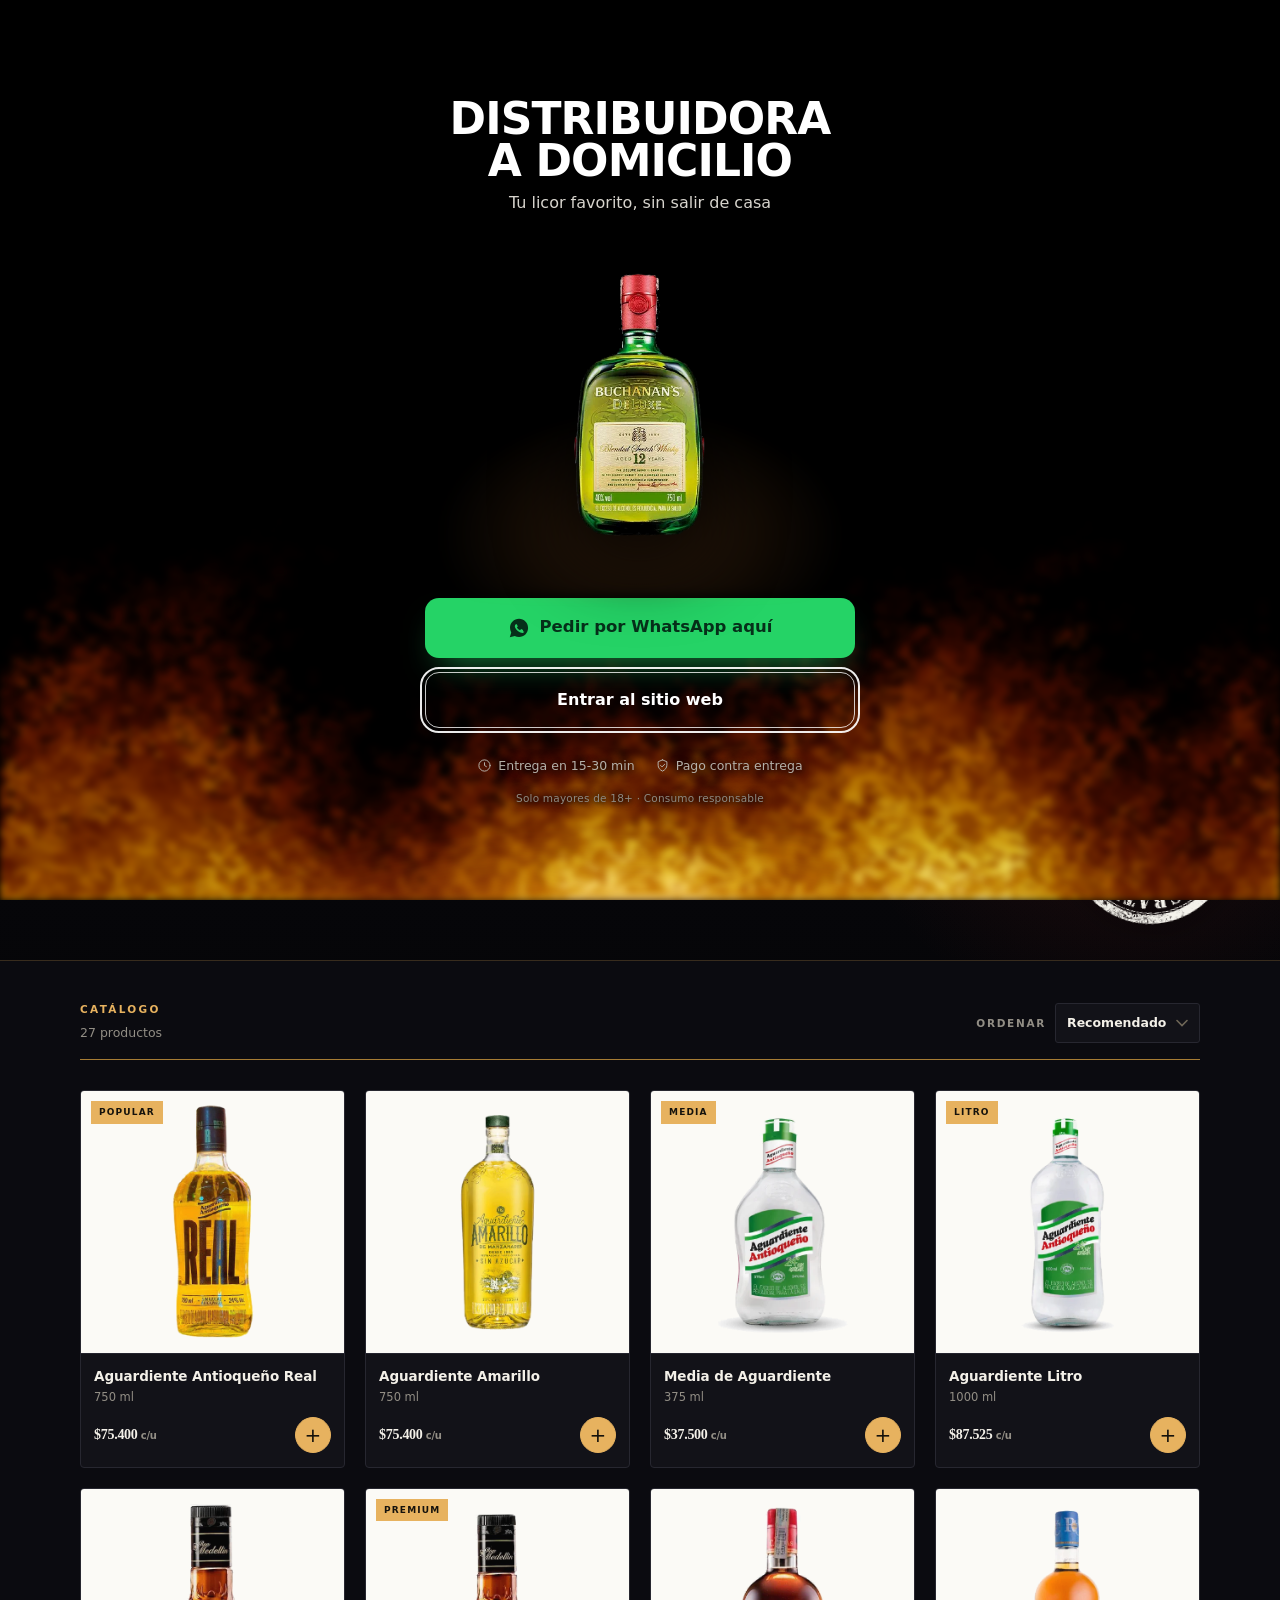
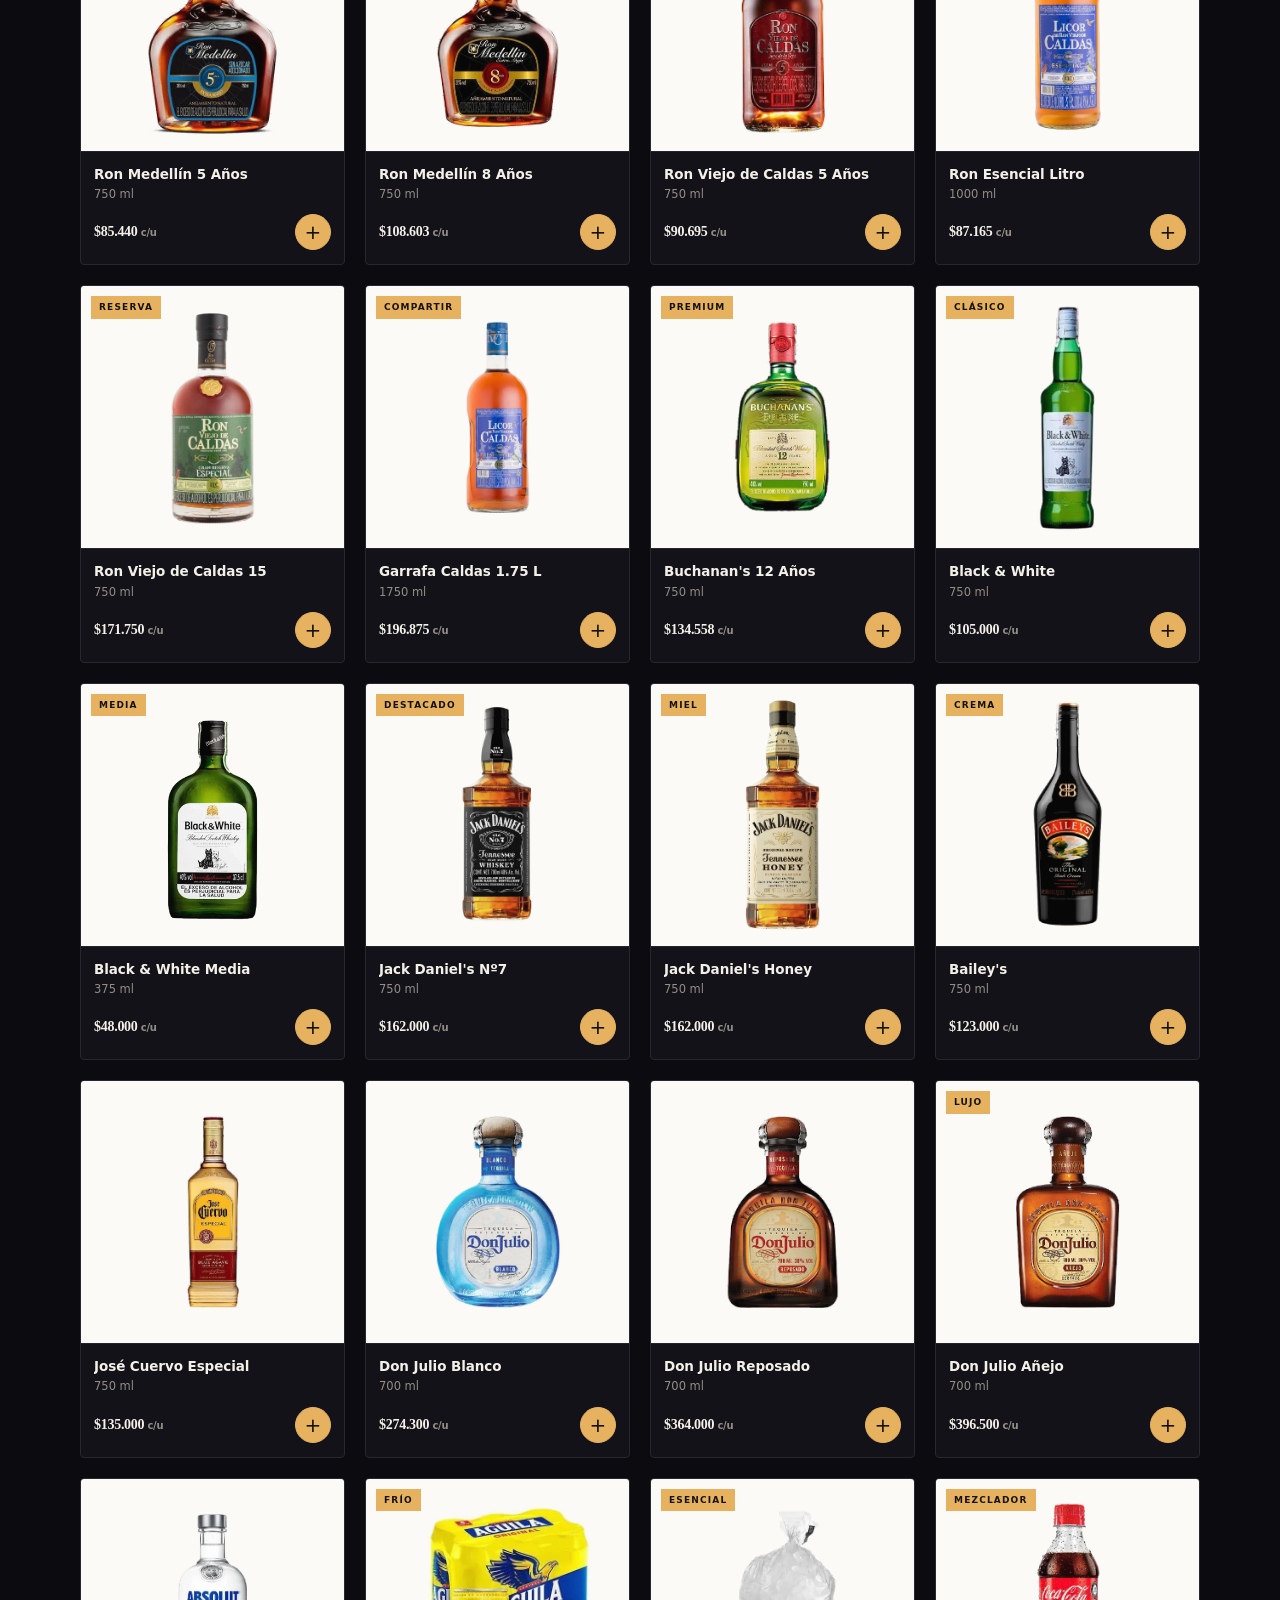
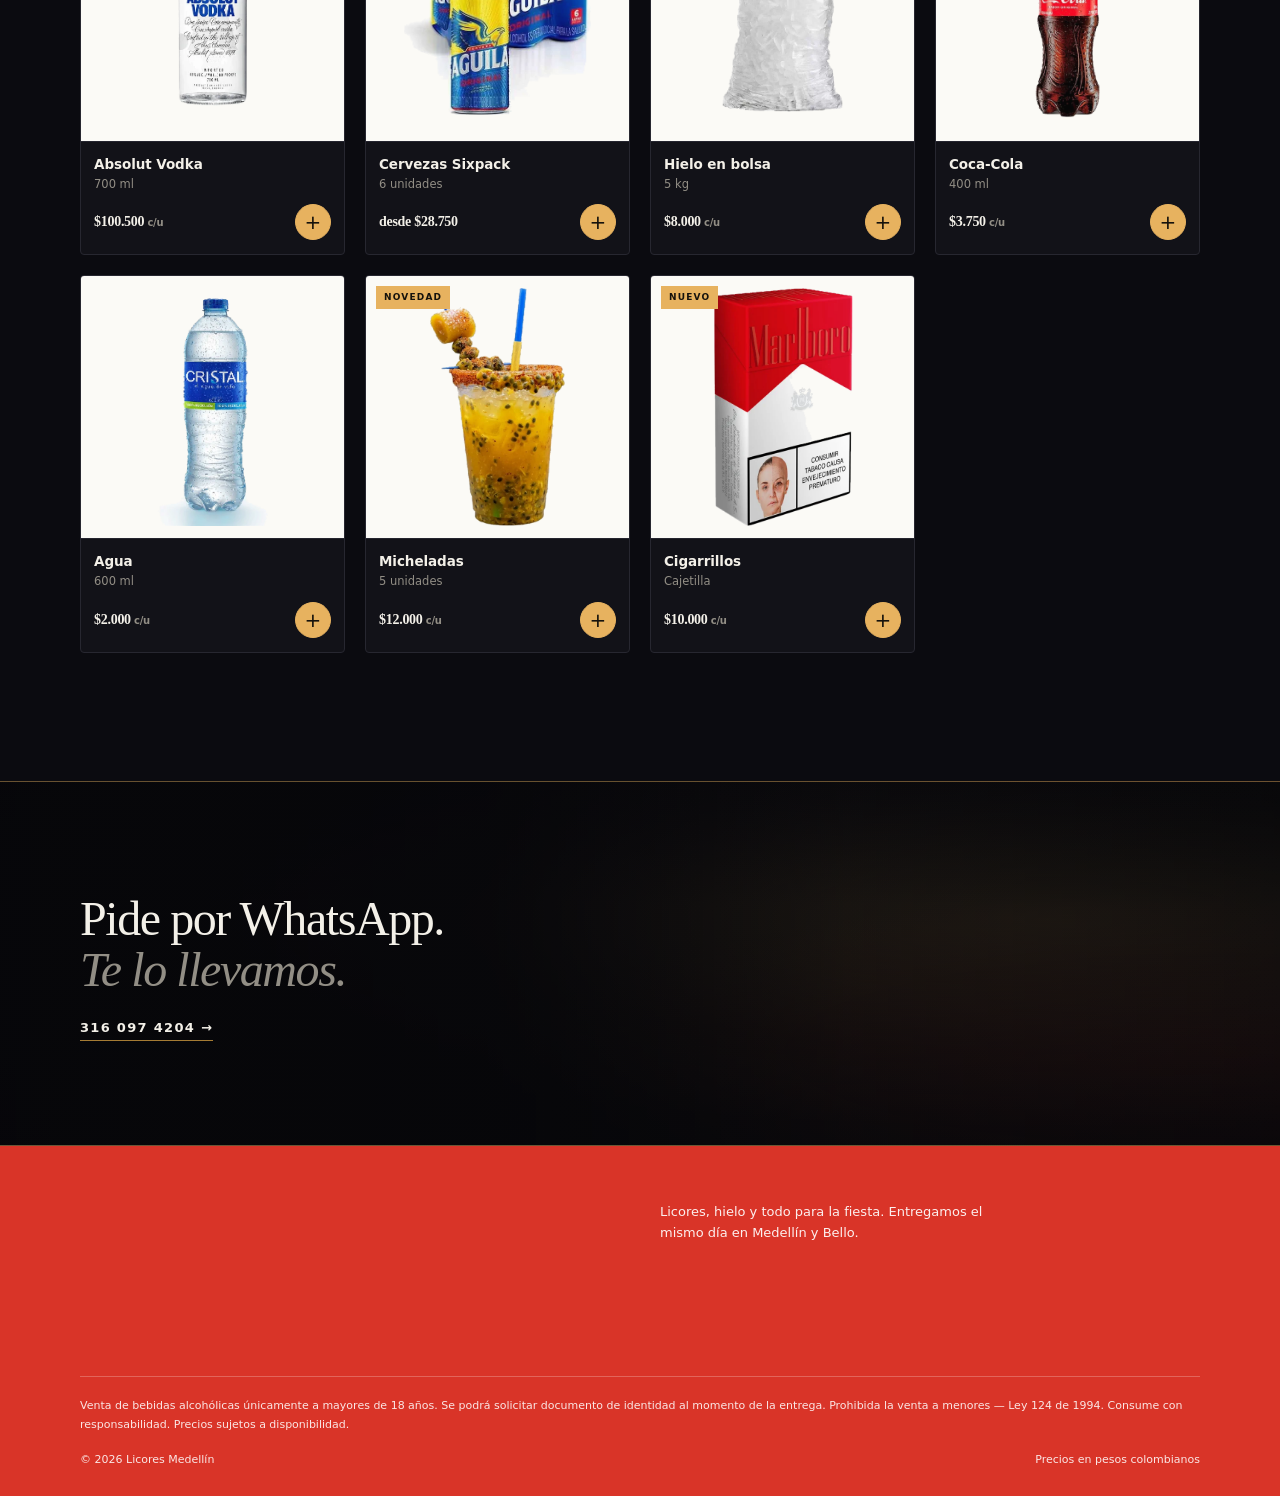
==== commit 049db279: "style(portada): quitar el anillo dorado de foco en 'Entrar al sitio web'" ====
--- a/index.html
+++ b/index.html
@@ -28,7 +28,7 @@
 <meta name="mobile-web-app-capable" content="yes">
 <link rel="preload" as="image" href="img/hero-black-label.webp" type="image/webp">
 <link rel="preload" as="image" href="img/buchanans.webp?v=2" type="image/webp">
-<link rel="stylesheet" href="styles.css?v=11">
+<link rel="stylesheet" href="styles.css?v=12">
 </head>
 <body>
 
--- a/styles.css
+++ b/styles.css
@@ -1078,6 +1078,8 @@
   background: transparent; color: #fff; border: 1.5px solid rgba(255, 255, 255, .78);
   font-family: inherit; font-weight: 600; font-size: 16px; cursor: pointer;
 }
+.intro-enter:focus { outline: none; }
+.intro-enter:focus-visible { outline: 2px solid rgba(255, 255, 255, .92); outline-offset: 3px; }
 .intro-enter:active { background: rgba(255, 255, 255, .08); }
 .intro-perks {
   display: flex; flex-wrap: wrap; justify-content: center; gap: 10px 20px;
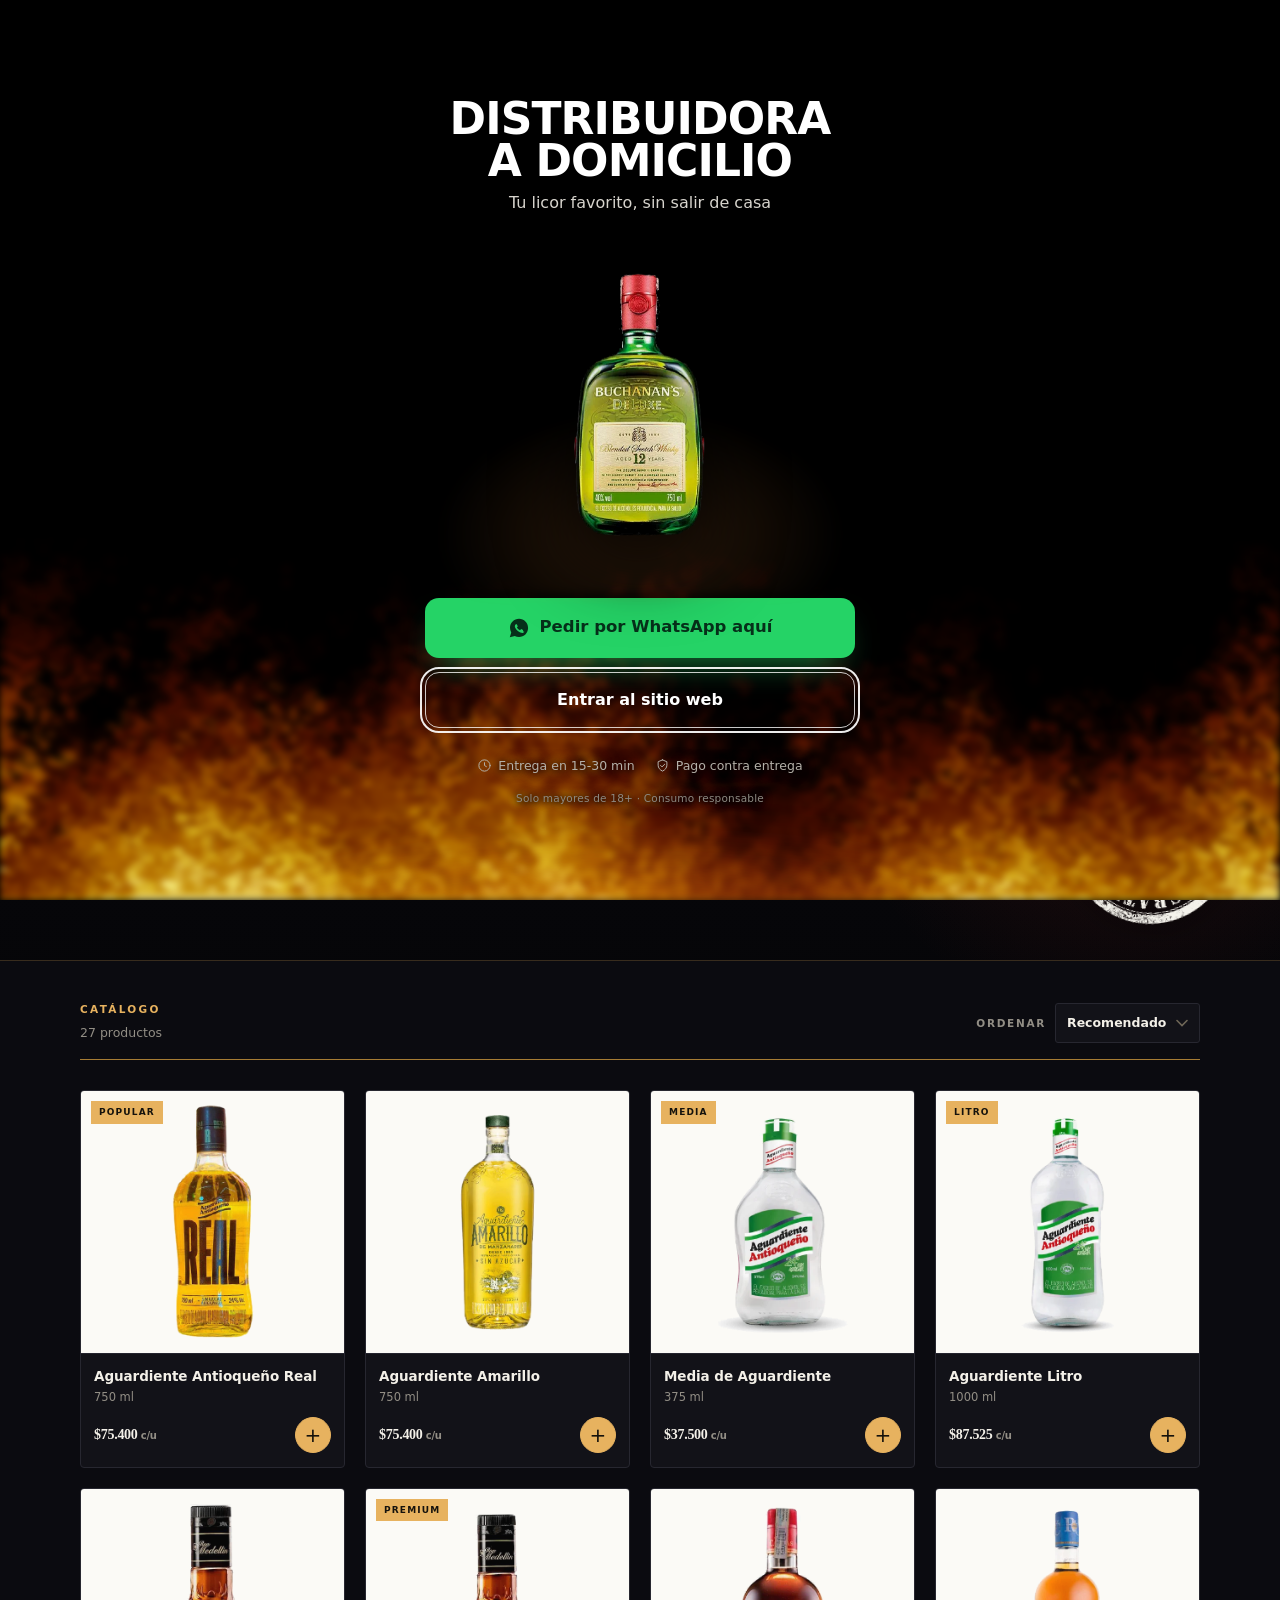
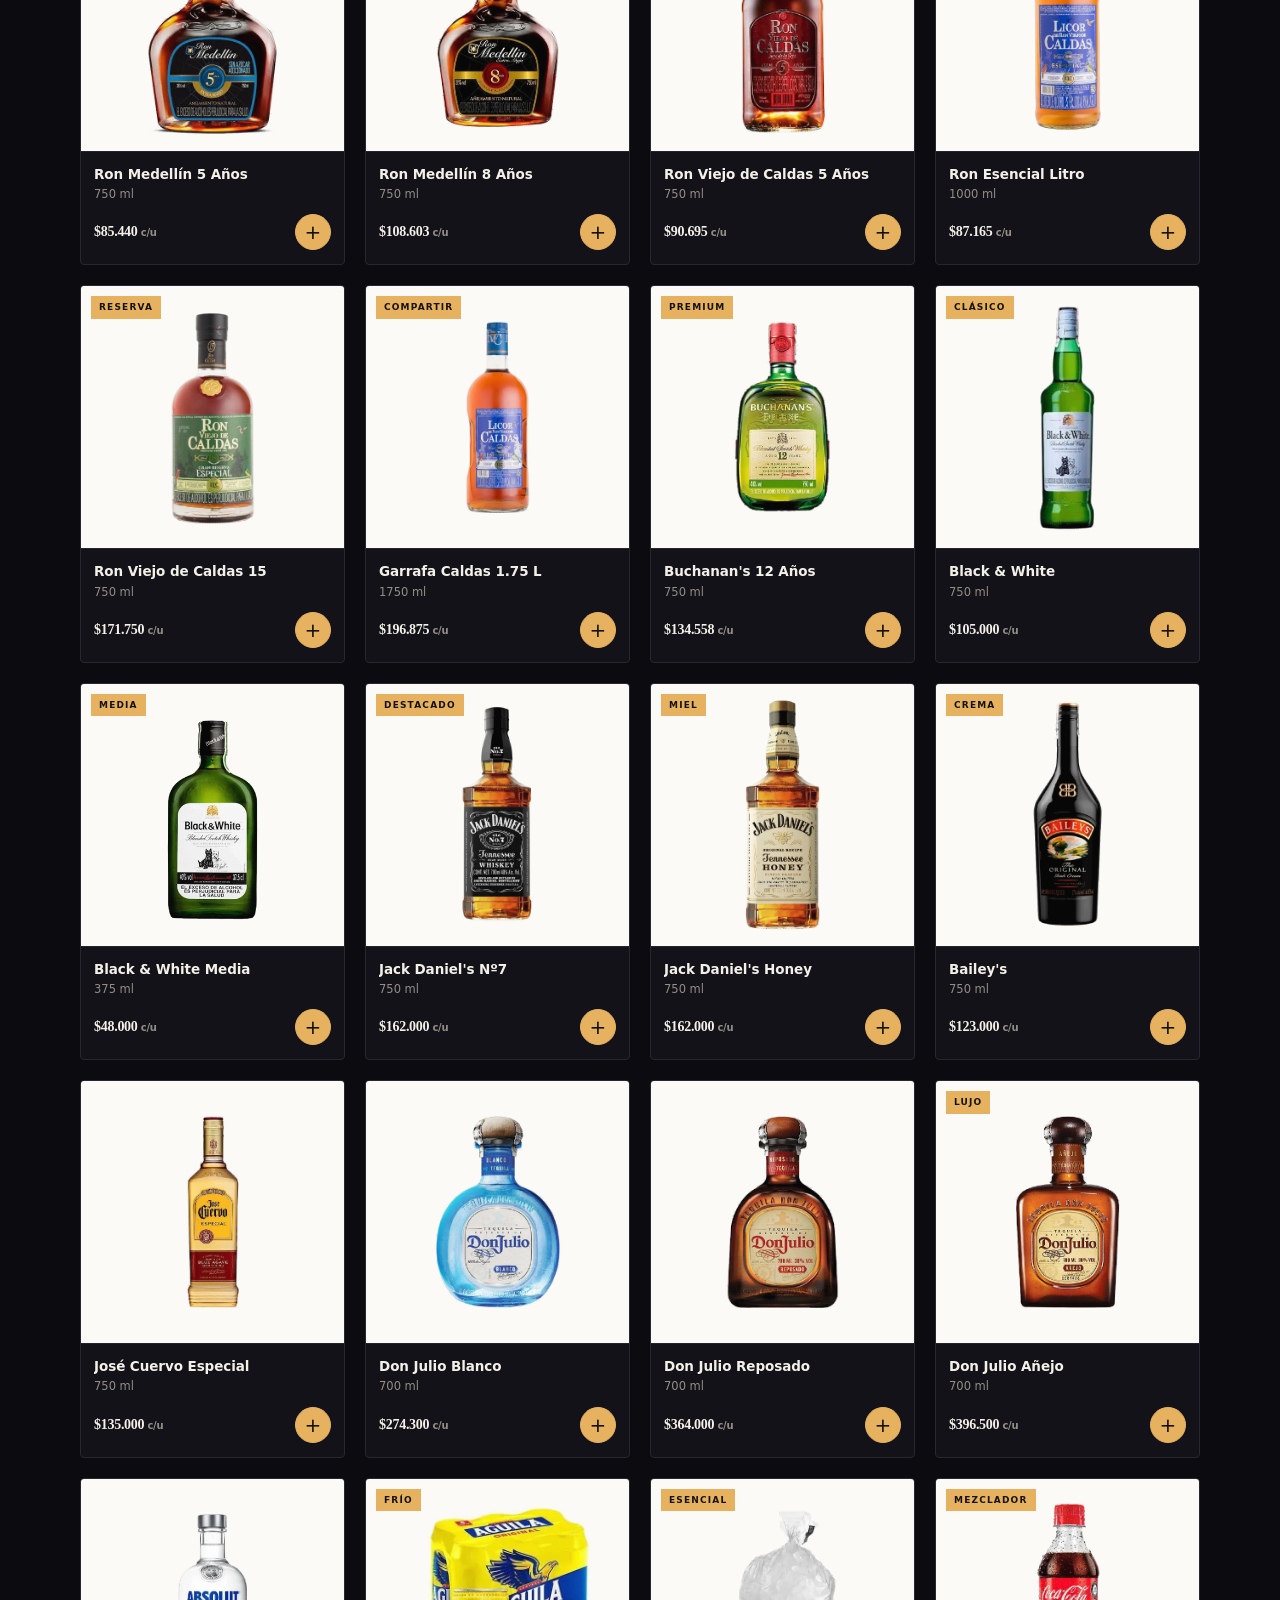
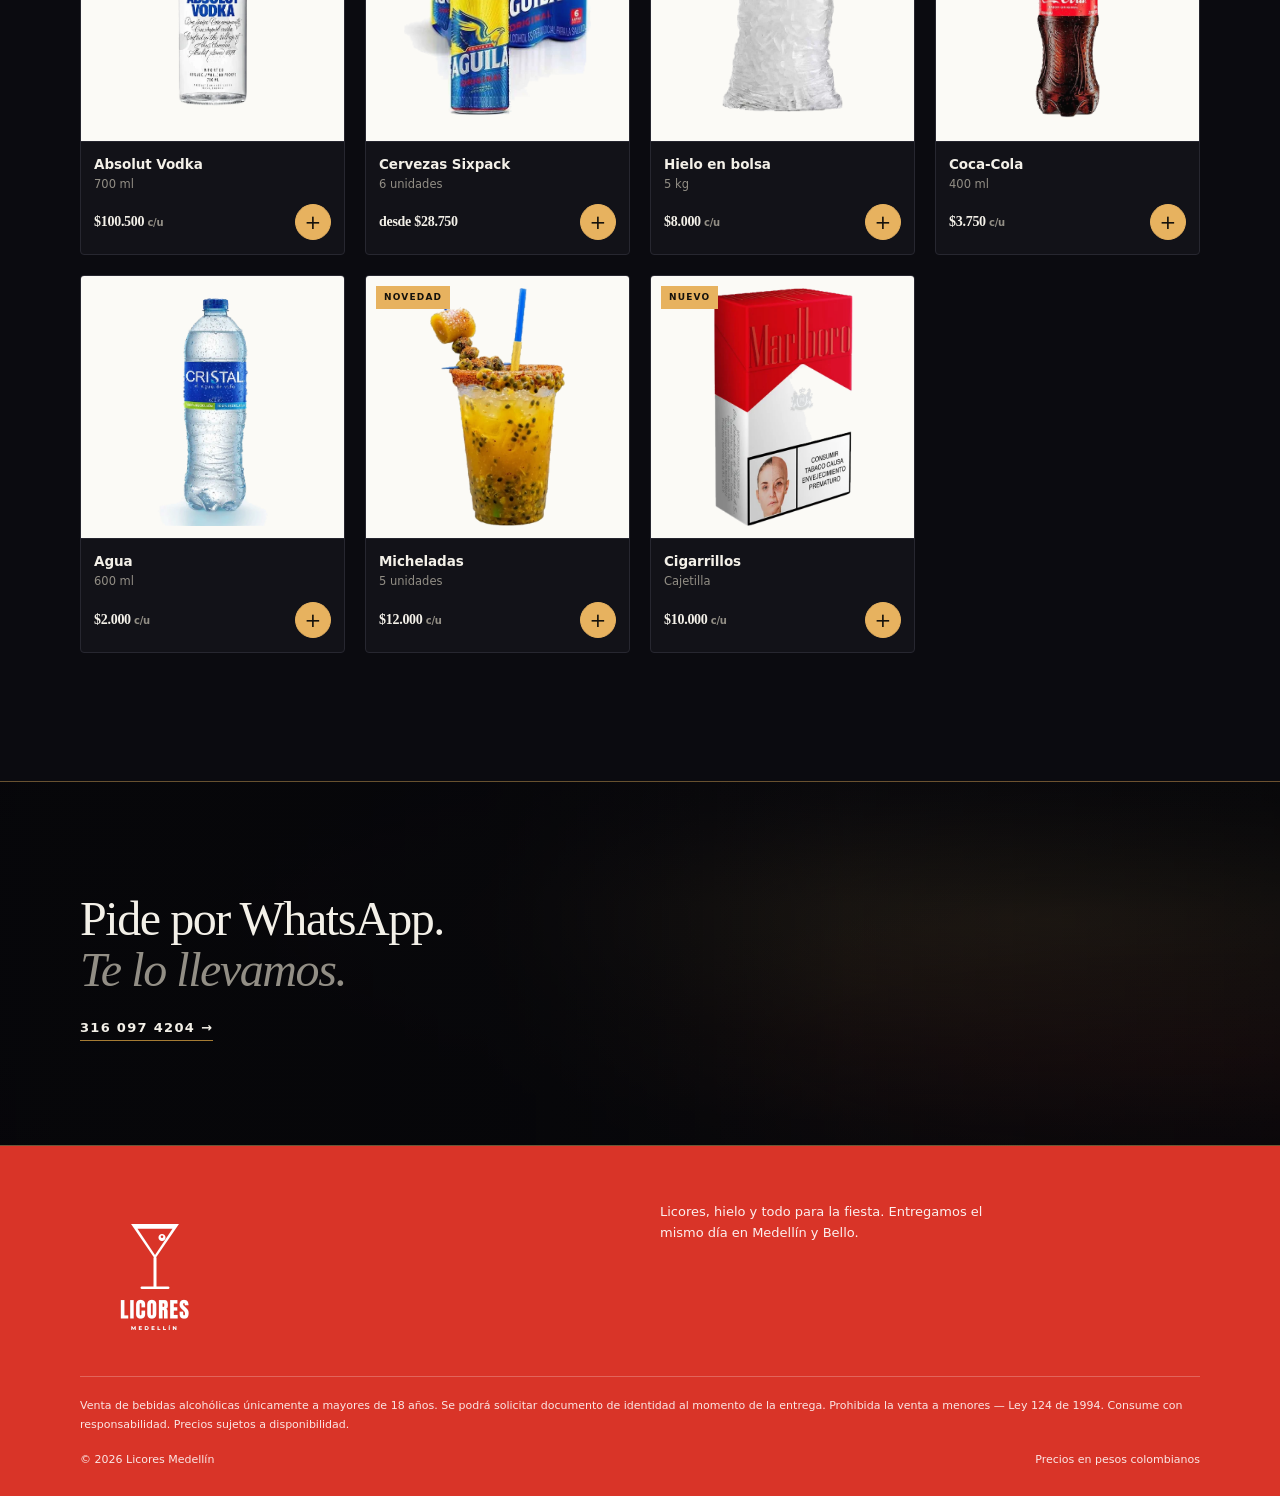
==== commit 415d06ea: "feat(portada): botella con rotacion 3D al arrastrar (touch/mouse)" ====
--- a/index.html
+++ b/index.html
@@ -28,7 +28,7 @@
 <meta name="mobile-web-app-capable" content="yes">
 <link rel="preload" as="image" href="img/hero-black-label.webp" type="image/webp">
 <link rel="preload" as="image" href="img/buchanans.webp?v=2" type="image/webp">
-<link rel="stylesheet" href="styles.css?v=12">
+<link rel="stylesheet" href="styles.css?v=13">
 </head>
 <body>
 
@@ -44,7 +44,10 @@
     <h2 class="intro-title">Distribuidora<br>a domicilio</h2>
     <p class="intro-sub">Tu licor favorito, sin salir de casa</p>
     <div class="intro-stage">
-      <img class="intro-bottle" src="img/buchanans.webp?v=2" alt="Whisky Buchanan’s 12 años" width="420" height="620" fetchpriority="high" decoding="async">
+      <div class="intro-bottle-wrap">
+        <img class="intro-bottle" src="img/buchanans.webp?v=2" alt="Whisky Buchanan’s 12 años" width="420" height="620" fetchpriority="high" decoding="async">
+        <span class="intro-bottle-shine" aria-hidden="true"></span>
+      </div>
     </div>
     <a class="intro-wa" href="https://wa.me/573160974204?text=Hola%2C%20quiero%20hacer%20un%20pedido%20de%20licores." target="_blank" rel="noopener"><svg viewBox="0 0 24 24" width="22" height="22" aria-hidden="true" fill="currentColor"><path d="M12.04 2C6.6 2 2.2 6.4 2.2 11.84c0 1.74.46 3.44 1.32 4.94L2 22l5.36-1.4a9.8 9.8 0 0 0 4.68 1.19h.01c5.43 0 9.84-4.4 9.84-9.84C21.89 6.4 17.47 2 12.04 2Zm5.76 14.05c-.24.68-1.4 1.3-1.93 1.34-.53.05-1.03.24-3.45-.9-2.42-1.14-3.9-3.66-4.02-3.83-.12-.17-.95-1.32-.95-2.5s.6-1.77.82-2.01c.21-.24.46-.3.61-.3l.44.01c.14 0 .33-.05.51.39.19.46.65 1.6.71 1.72.06.12.1.25.02.4-.09.17-.13.27-.26.42l-.35.4c-.12.12-.24.25-.11.48.13.24.58.96 1.24 1.55.85.75 1.56.99 1.79 1.1.23.12.36.1.5-.06.13-.16.57-.66.72-.89.15-.23.3-.19.5-.12.2.08 1.28.6 1.5.71.22.11.37.17.42.26.05.1.05.55-.19 1.23Z"/></svg> <span>Pedir por WhatsApp aquí</span></a>
     <button class="intro-enter" id="introEnter" type="button">Entrar al sitio web</button>
@@ -310,7 +313,7 @@
 }
 </script>
 <script src="data.js?v=5"></script>
-<script src="app.js?v=11"></script>
+<script src="app.js?v=13"></script>
 <script src="motion.js?v=5"></script>
 </body>
 </html>
--- a/styles.css
+++ b/styles.css
@@ -1117,3 +1117,31 @@
   .intro-fire canvas { display: none; }
   .intro-fire { background: radial-gradient(60% 100% at 50% 100%, rgba(255, 120, 20, .45), rgba(255, 60, 0, 0) 70%); }
 }
+
+/* --------------------------- botella 3D (arrastre) ------------------------ */
+.intro-stage { perspective: 1000px; }
+.intro-bottle-wrap {
+  position: relative; display: grid; place-items: center;
+  touch-action: none; cursor: grab; user-select: none; -webkit-user-select: none;
+}
+.intro-bottle-wrap:active { cursor: grabbing; }
+.intro-bottle-wrap .intro-bottle {
+  transform-style: preserve-3d; will-change: transform;
+  transform: rotateX(0deg) rotateY(0deg);
+  backface-visibility: hidden;
+}
+.intro-bottle-shine {
+  position: absolute; inset: 0; pointer-events: none; opacity: 0;
+  transition: opacity .25s var(--ease), background-position .05s linear;
+  background-image: linear-gradient(100deg,
+    rgba(255, 255, 255, 0) 34%,
+    rgba(255, 255, 255, .5) 48%,
+    rgba(255, 255, 255, .12) 56%,
+    rgba(255, 255, 255, 0) 68%);
+  background-size: 240% 100%; background-position: 50% 0;
+  mix-blend-mode: screen; border-radius: 40% 40% 30% 30%;
+}
+.intro-bottle-wrap.is-drag .intro-bottle-shine { opacity: 1; }
+@media (prefers-reduced-motion: reduce) {
+  .intro-bottle-wrap .intro-bottle { transition: none !important; }
+}
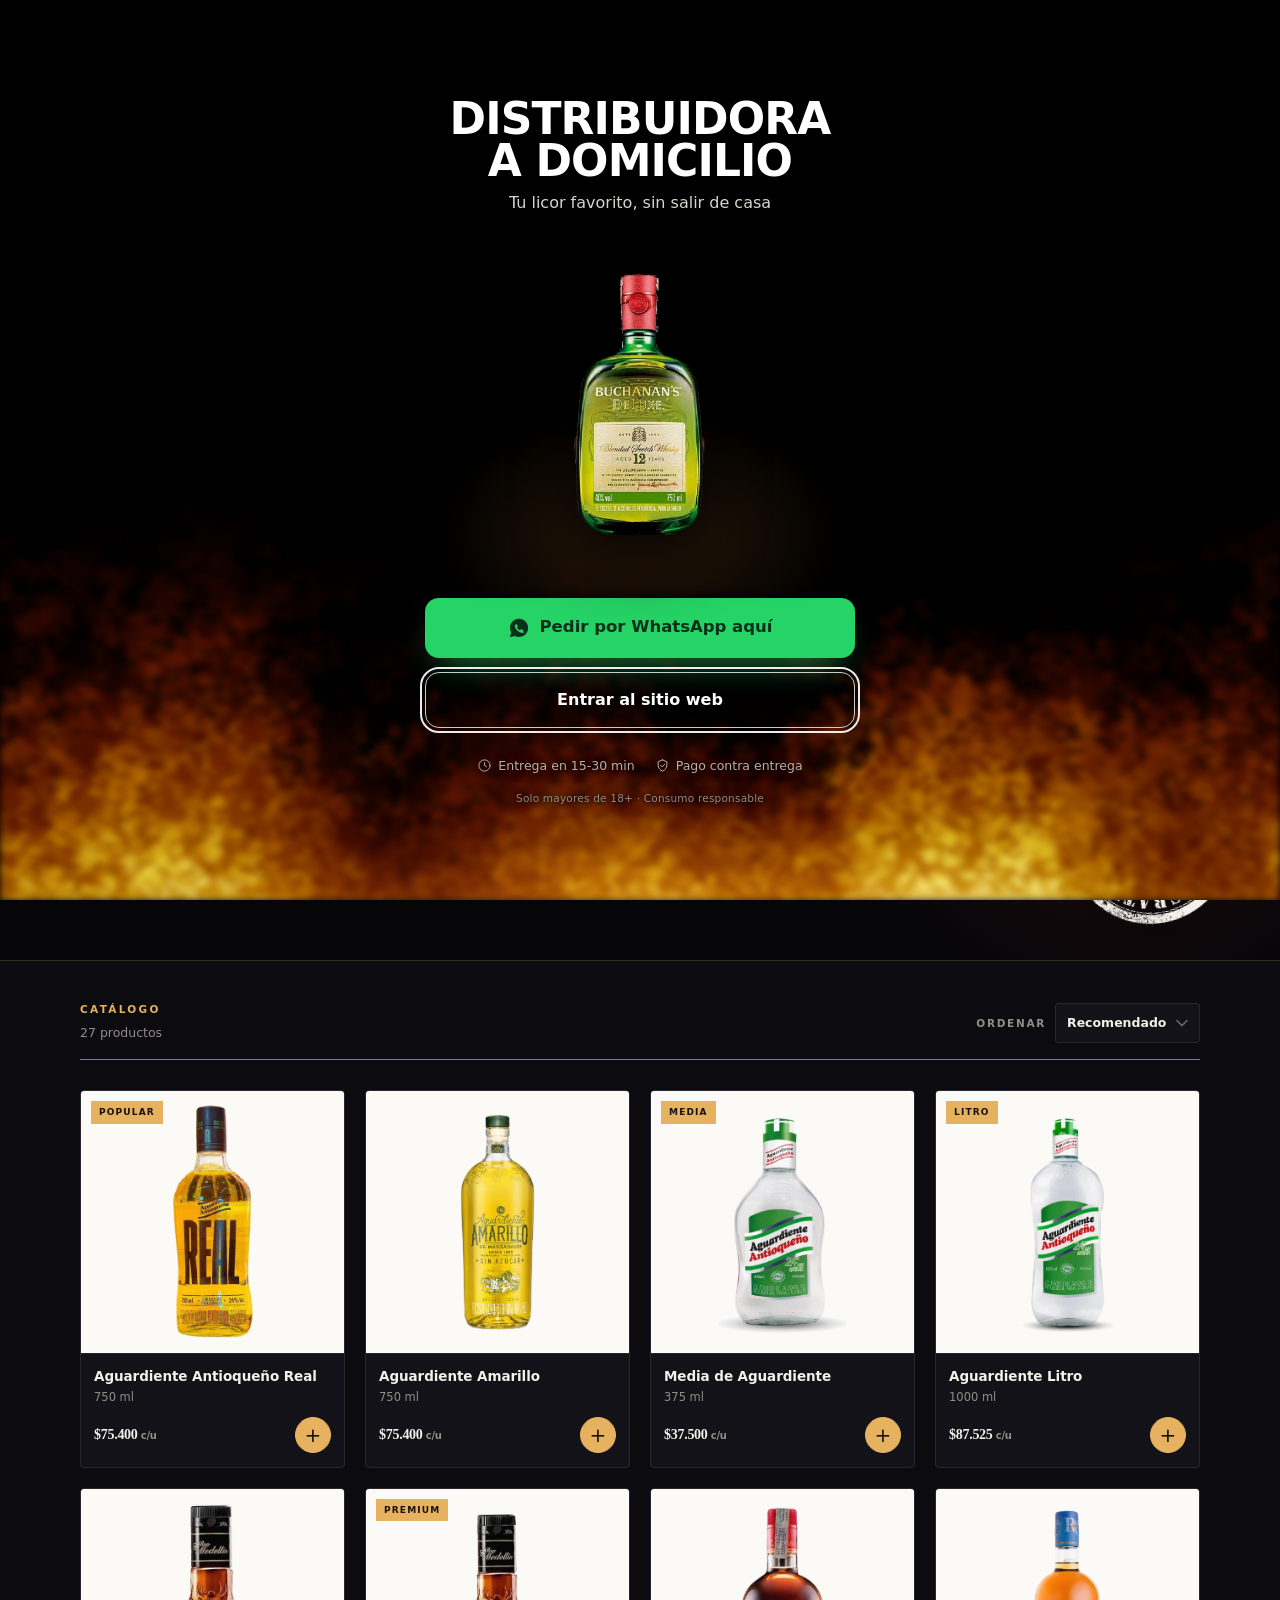
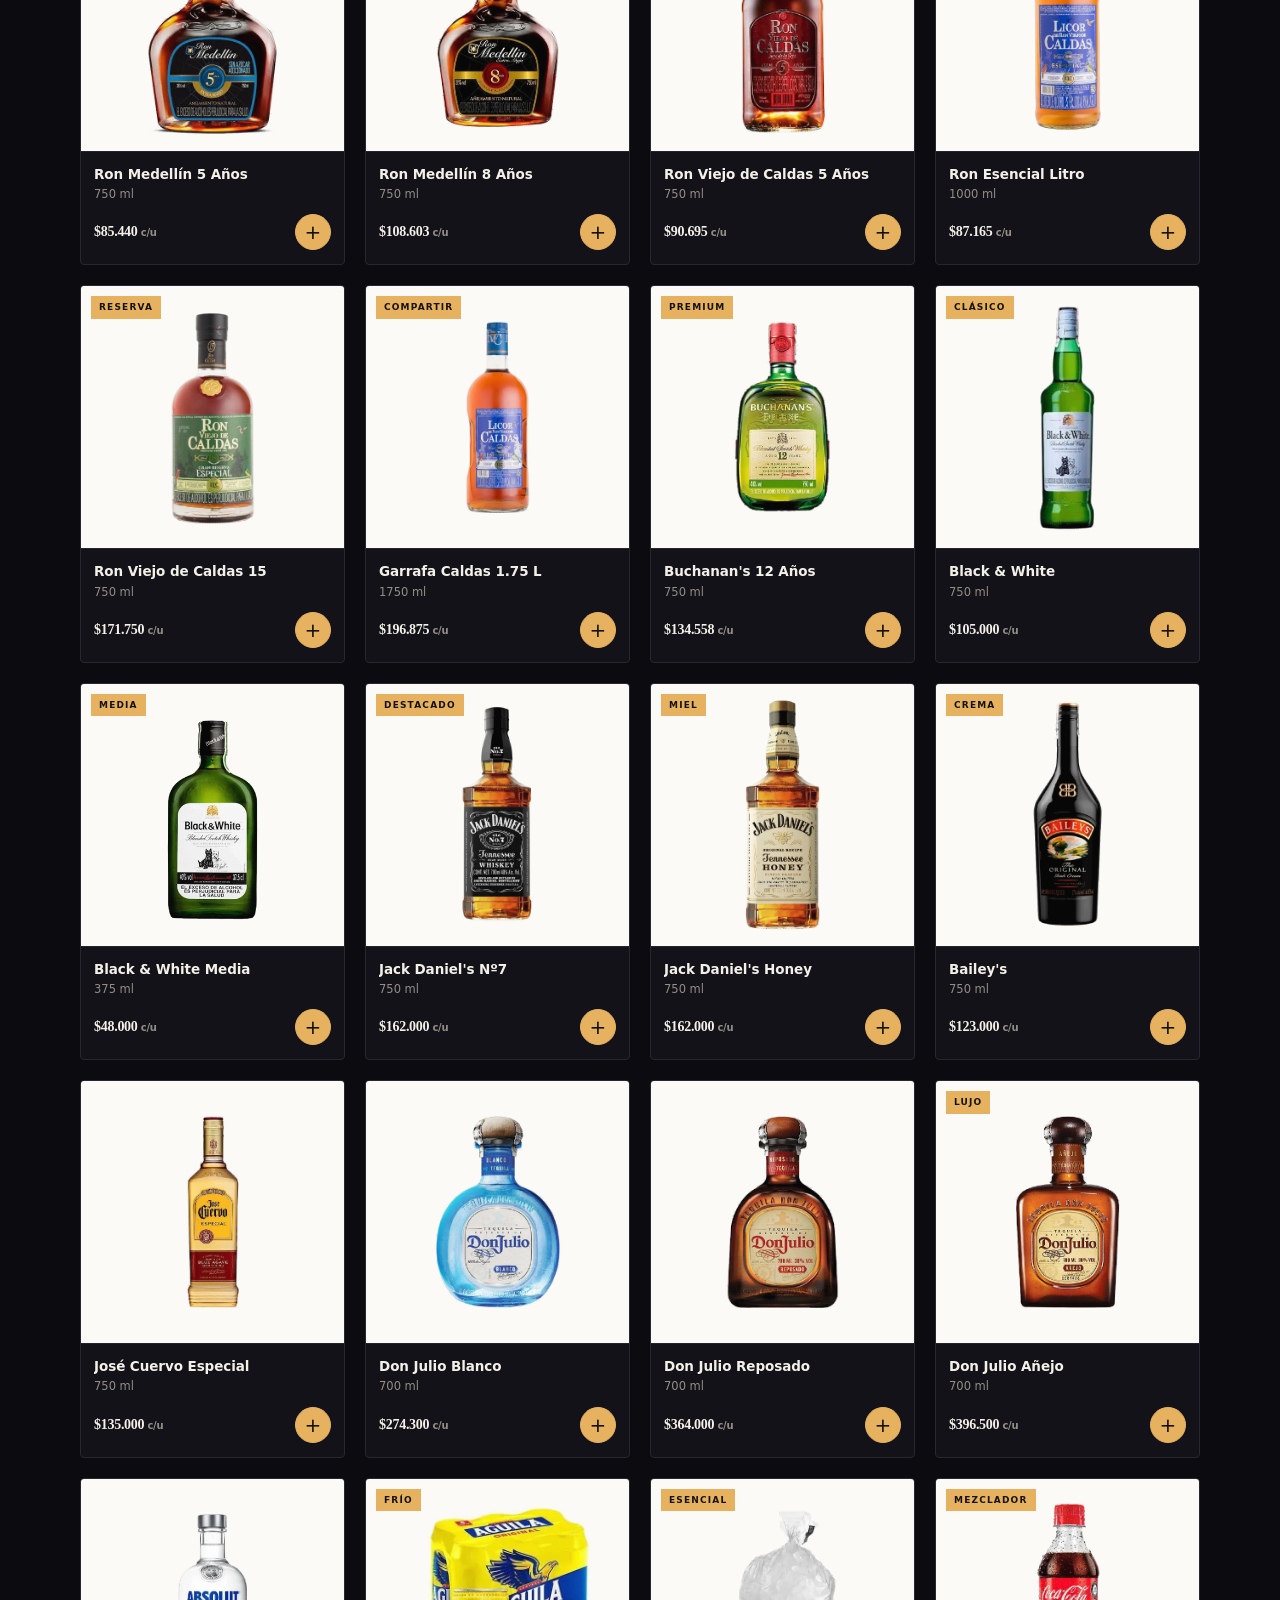
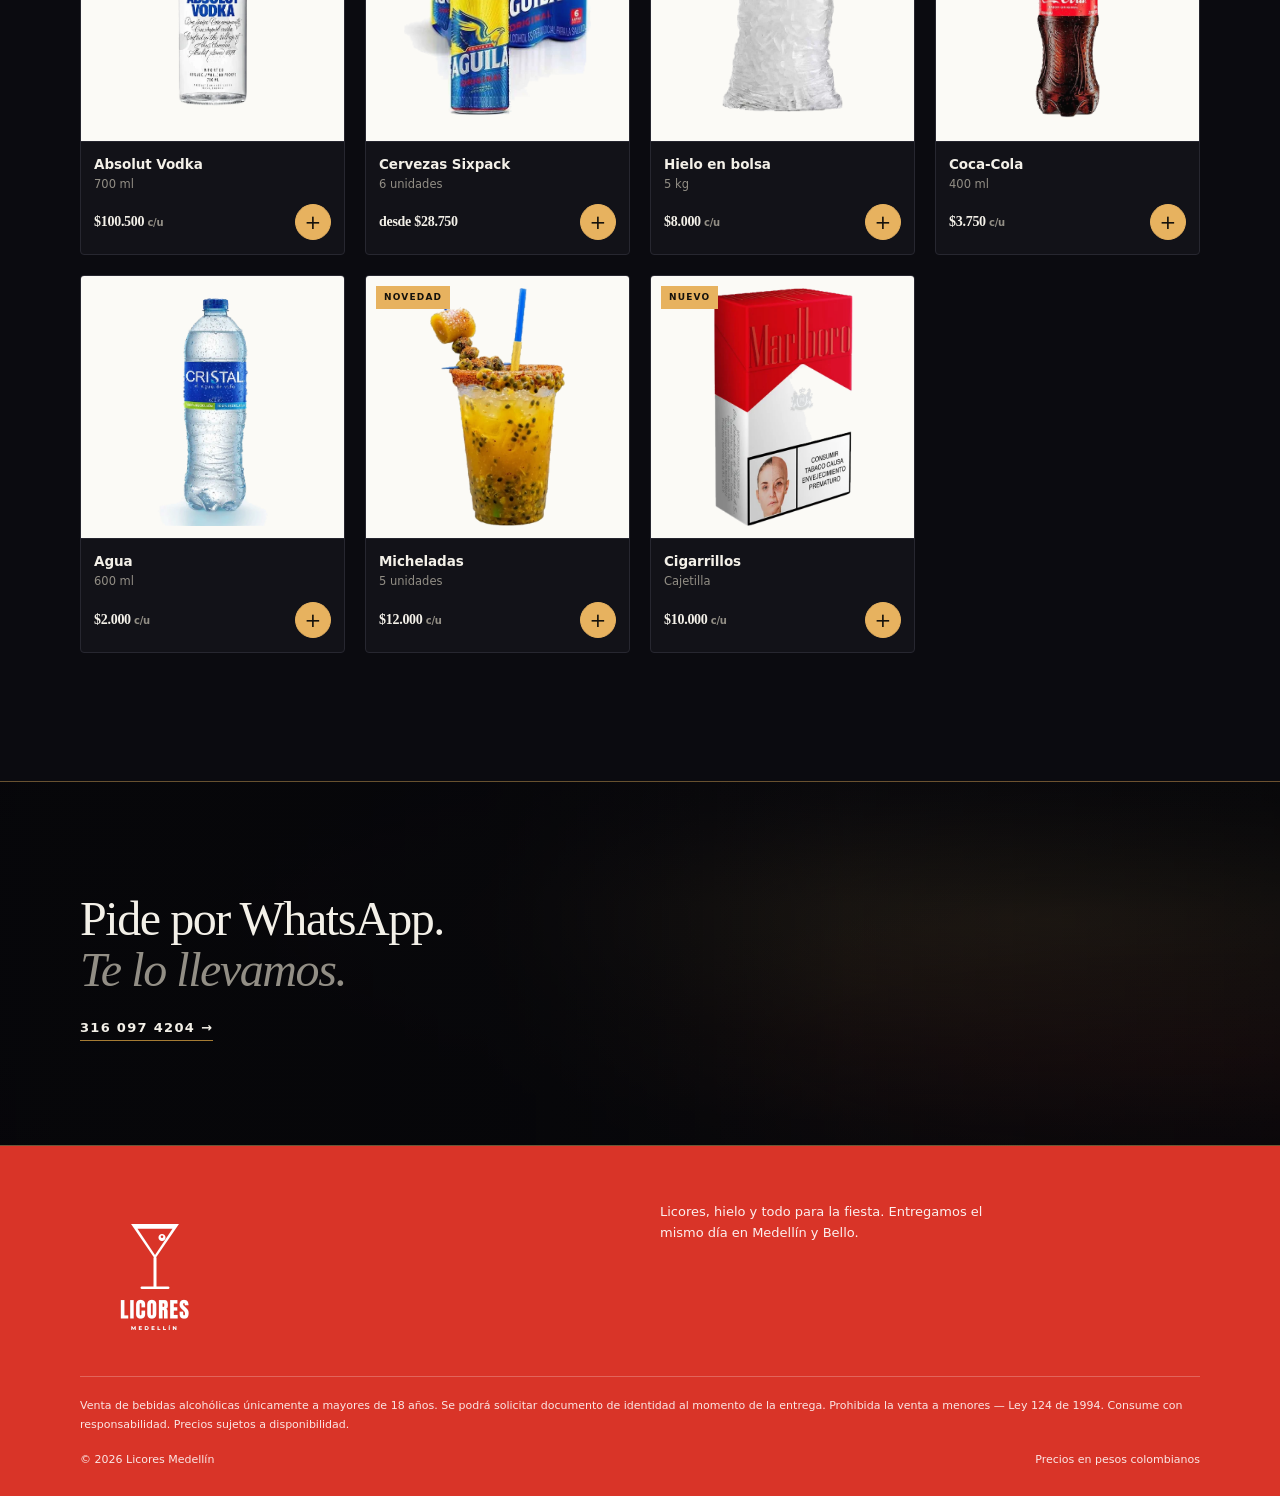
==== commit 86f6baaf: "style(portada): limitar giro a 26/12 grados y sombra que responde al arrastre" ====
--- a/index.html
+++ b/index.html
@@ -313,7 +313,7 @@
 }
 </script>
 <script src="data.js?v=5"></script>
-<script src="app.js?v=13"></script>
+<script src="app.js?v=14"></script>
 <script src="motion.js?v=5"></script>
 </body>
 </html>
